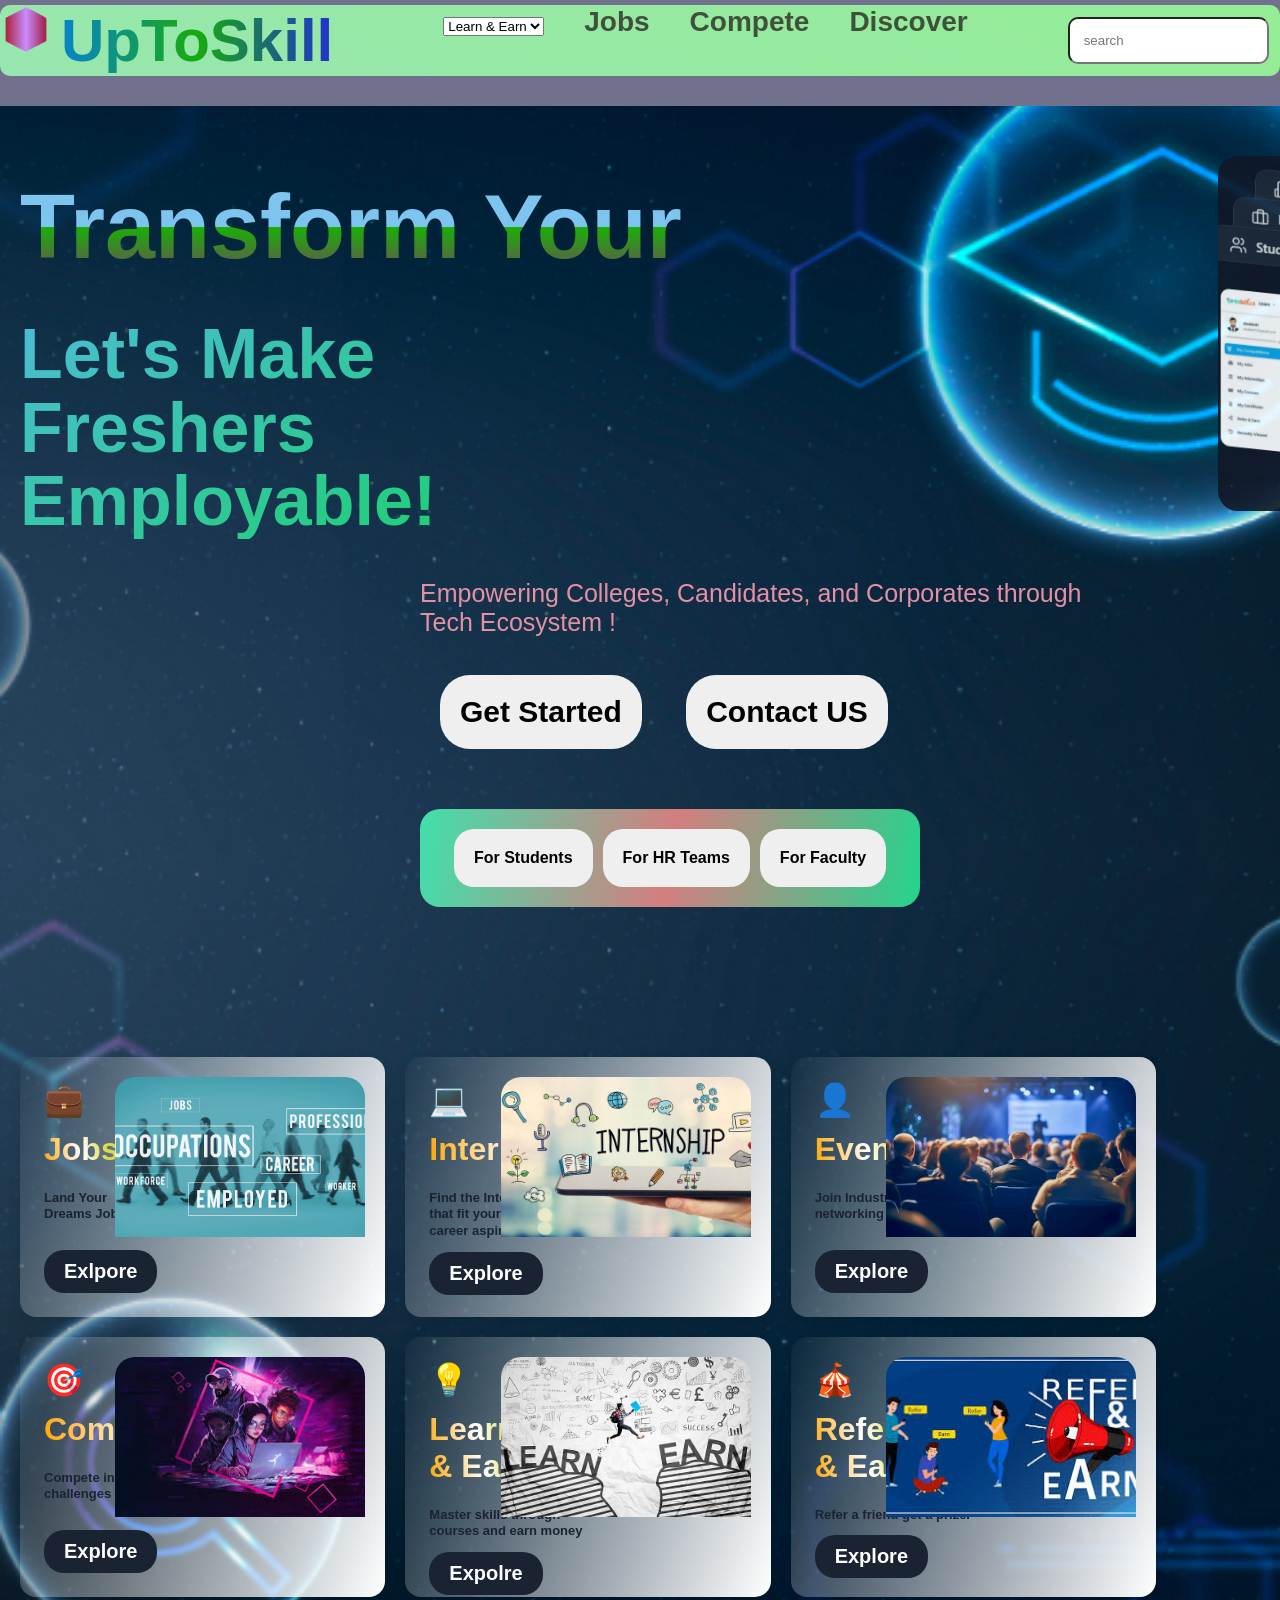
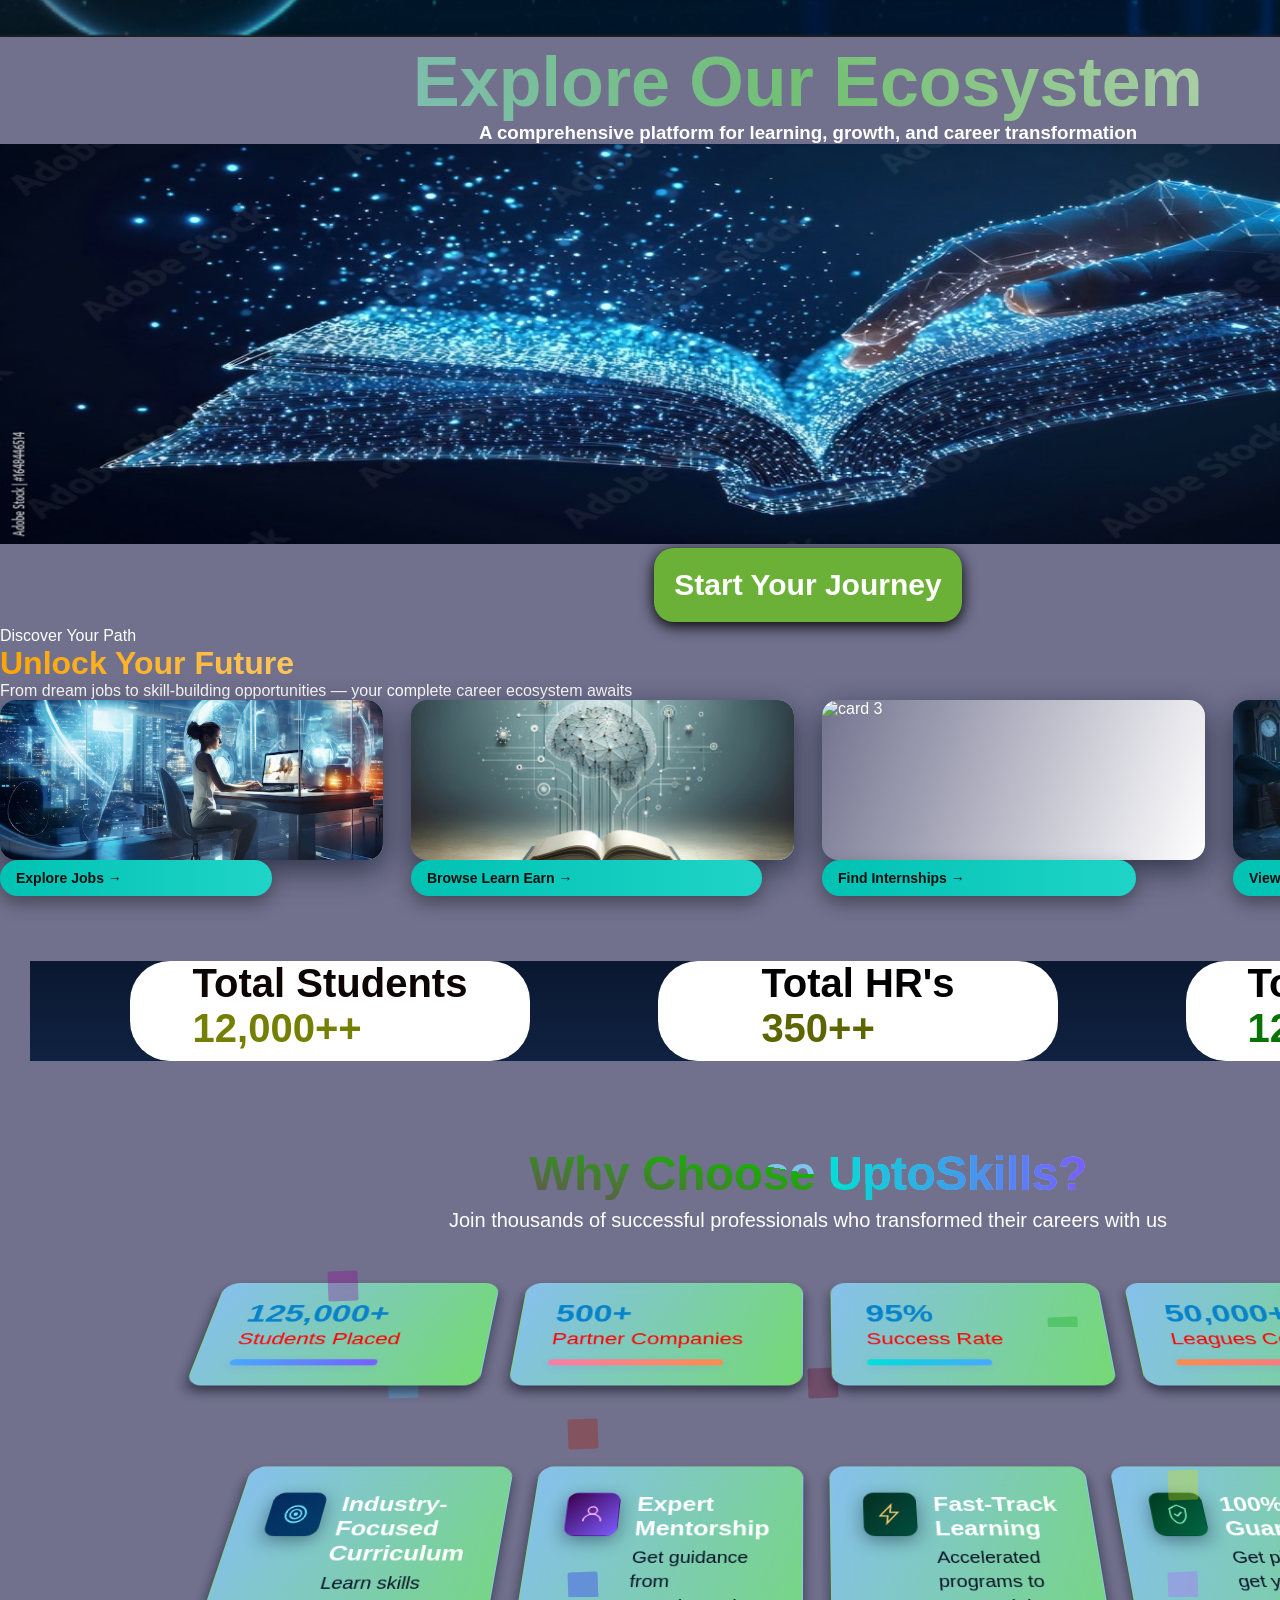
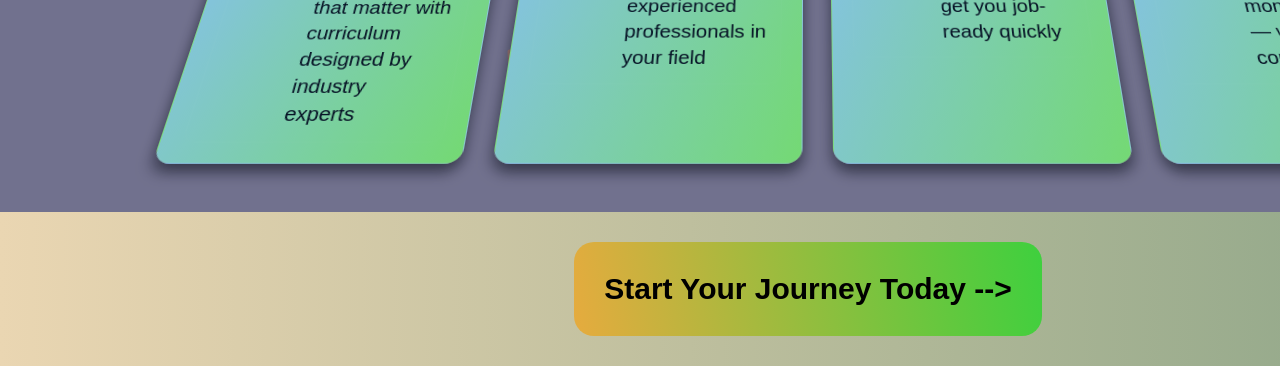
==== index.html @ a2f7f0ab "fin" ====
<!DOCTYPE html>
<html lang="en">
<head>
    <meta charset="UTF-8">
    <meta name="viewport" content="width=device-width, initial-scale=1.0">
    <title>Career Launchpad</title>
    <link rel="stylesheet" href="main.css">
</head>
<body>
  <nav class="navbar">
          <div class="navgrid">
            <div class="logo">
                <div class="logo-icon">📦</div>
                <span class="logo-text">UpToSkill</span>
            </div>
            <div class="logo">
            <ul class="nav-links">
                <li><a href="#" class="active">
                    <select id="cars">
  <option value="volvo">Learn & Earn</option>
  <option value="saab">Saab</option>
  <option value="opel">Opel</option>
  <option value="audi">Audi</option>
</select>
                </a></li>
                <li><a href="#">Jobs</a></li>
                <li><a href="#">Compete</a></li>
                <li><a href="#">Discover</a></li>
            </ul>
            </div>
            <div class="logo">
            <div class="nav-actions">
                <input type="text" class="search" placeholder="search">
                <button class="icon-btn1">🔍</button>
                <button class="icon-btn">🔔</button>
                <button class="btn-primary">Login</button>
            </div>
            </div>
            </div>
        </nav>

    
      <div class="grid">

        <div class="box1">
            <div class="container">
        <!-- Navigation -->
        
        <!-- Main Content -->
        <div class="main-content">
            <!-- Left Section -->
            <div class="hero-section">
                <h1 class="hero-title-c1">Transform Your
                                                       </h1>
                <p class="hero-subtitle">Let's Make
                                            <br>Freshers
                                            <br>Employable!</p>
                <div class="started">
                    <p>Empowering Colleges, Candidates, and Corporates through <br>Tech Ecosystem !</p><br>
                    <div class="btns">
                    <button>Get Started</button>
                    <button>Contact US</button>
                    </div>
                </div>
                <div class="box">
                    <button class="for_student">
                 For Students
                </button>
                <button class="for_hr">
                For HR Teams 
                </button>
                <button class="for_faculty">
                 For Faculty
                </button></div>
                <!-- Job Cards Grid -->
                <div class="job-cards-grid">
                    <!-- Row 1 -->
                    <div class="job-card">
                        <div class="job-icon">💼</div>
                        <div class="job-avatar">
                            <img src="jobs.jpg" alt="Avatar">
                        </div><h1>Jobs</h1>
                        <h3 class="job-title">Land Your <br> Dreams Job</h3>
                        <button class="btn-apply">Exlpore</button>
                    </div>
                    
                    <div class="job-card">
                        <div class="job-icon">💻</div>
                        <div class="job-avatar">
                            <img src="internship.jpg" alt="Avatar">
                        </div>
                        <h1>Internships</h1>
                        <h3 class="job-title">Find the Internships <br>that fit your<br> career aspiration</h3>
                        <button class="btn-apply">Explore</button>
                    </div>
                    
                    <div class="job-card">
                        <div class="job-icon">👤</div>
                        <div class="job-avatar">
                            <img src="events.jpg" alt="Avatar">
                        </div><h1>Events</h1>
                        <h3 class="job-title">Join Industry ,<br> networking sessions</h3>
                        <button class="btn-apply">Explore</button>
                    </div>

                    <!-- Row 2 -->
                    <div class="job-card">
                        <div class="job-icon">🎯</div>
                        <div class="job-avatar">
                            <img src="code cha.jpeg" alt="Avatar">
                        </div><h1 class="compi">Competitions</h1>
                        <h3 class="job-title">Compete in coding <br> challenges</h3>
                        <button class="btn-apply">Explore</button>
                    </div>
                    
                    <div class="job-card">
                        <div class="job-icon">💡</div>
                        <div class="job-avatar">
                            <img src="learn and earn.jpg" alt="Avatar">
                        </div><h1>Learn <br> & Earn</h1>
                        <h3 class="job-title">Master skills through <br>courses and earn money</h3>
                        <button class="btn-apply">Expolre</button>
                    </div>
                    
                    <div class="job-card">
                        <div class="job-icon">🎪</div>
                        <div class="job-avatar">
                            <img src="refer and earn.jpeg" alt="Avatar">
                        </div><h1>Refer <br>& Earn</h1>
                        <h3 class="job-title">Refer a friend get a prize.</h3>
                        <button class="btn-apply">Explore</button>
                    </div>
                </div>
            </div>

            
              

        <!-- Hero Image -->
        <div class="hero-image">
            <img src="landing.png" alt="Professional">
        </div>
    </div>
    </div>
        </div>
      
 
 <div class="box1">
        <div class="container2">
          <h2 class="c2-h2">Explore Our Ecosystem
</h2>
<h3 class="c2-h3" style="color: white;">A comprehensive platform for learning, growth, and career transformation

</h3>
          <img src="explore.jpeg" alt="box" class="c2-img"> 
          <button class="c2-button">Start Your Journey</button> 
        </div>

    </div>


    <div class="box1">
     <div class="hero-inner-container3">
      <span class="pill-c3">Discover Your Path</span>

      <h1 class="hero-title-c3">
        Unlock Your <span class="accent">Future</span>
      </h1>

      <p class="hero-sub-c3">
        From dream jobs to skill-building opportunities — your complete career ecosystem awaits
      </p>

      <div class="cards">
        <div class="card-c3">
          <div class="card-media">
            <img src="job_c5.jpg"alt=" card 1" />
          </div>
          <button class="btn">Explore Jobs →</button>
        </div>

        <div class="card-c3">
          <div class="card-media">
            <img src="learn-c5.jpg" alt="card 2" />
          </div>
          <button class="btn">Browse Learn Earn →</button>
        </div>

        <div class="card-c3">
          <div class="card-media">
            <img src="internship-c5.jpeg" alt="card 3" />
          </div>
          <button class="btn">Find Internships →</button>
        </div>

        <div class="card-c3">
          <div class="card-media">
            <img src="competitions-c5.webp" alt="card 4" />
          </div>
          <button class="btn">View Competitions →</button>
        </div>
      </div>
    </div>
    </div>

    <div class="box1">
       <div class="container5">
        <div class="cards5">
        <div class="card5">
            <div class="totals">
            <h2>Total Students</h2>
            <h2><span style="color: rgb(117, 128, 3);">12,000++</span></h2>
        </div>
    </div> 
        <div class="card5">
            <div class="totalh">
            <h2>Total HR's</h2>
             <h2><span style="color: rgb(93, 101, 1);">350++</span></h2>
        </div>
    </div>

        <div class="card5">
            <div class="totalf">
            <h2>Total Faculties</h2>
            <h2><span style="color: rgb(6, 115, 3);">120++</span></h2>
            </div>
        </div>
       </div>
    </div>
    </div>


    <div class="box1">

        <div class="container6">

            <div class="wrap">
    <header>
      <h1 class="c6">Why Choose <span style="color:transparent;background:linear-gradient(90deg,var(--accent2),var(--accent1)); -webkit-background-clip:text; background-clip:text;">UptoSkills?</span></h1>
      <p style="color: white; font-size:20px;" >Join thousands of successful professionals who transformed their careers with us</p>
    </header>

    <div class="grid6">

     
      <div class="card-3d tilt-a stat-card">
        <div class="card-inner">
          <div class="card-head">
            <div>
              <div class="stat">125,000+</div>
              <div class="stat-sub">Students Placed</div>
              <div class="accent" style="background:linear-gradient(90deg,#4aa8ff,#7c5cff)"></div>
            </div>
          </div>
        </div>
      </div>

      <div class="card-3d tilt-b stat-card">
        <div class="card-inner">
          <div class="card-head">
            <div>
              <div class="stat">500+</div>
              <div class="stat-sub">Partner Companies</div>
              <div class="accent" style="background:linear-gradient(90deg,#ff7ba7,#ff8c4b)"></div>
            </div>
          </div>
        </div>
      </div>

      <div class="card-3d tilt-c stat-card">
        <div class="card-inner">
          <div class="card-head">
            <div>
              <div class="stat">95%</div>
              <div class="stat-sub">Success Rate</div>
              <div class="accent" style="background:linear-gradient(90deg,#00e0d8,#4aa8ff)"></div>
            </div>
          </div>
        </div>
      </div>

      <div class="card-3d tilt-d stat-card">
        <div class="card-inner">
          <div class="card-head">
            <div>
              <div class="stat">50,000+</div>
              <div class="stat-sub">Leagues Completed</div>
              <div class="accent" style="background:linear-gradient(90deg,#ff8c4b,#ff6b9f)"></div>
            </div>
          </div>
        </div>
      </div>

      <div class="card-3d tilt-b">
        <div class="card-inner">
          <div class="feature">
            <div class="icon-wrap" style="background:linear-gradient(135deg,#052a5f,#003e6b);">
             
              <svg viewBox="0 0 24 24" fill="none" aria-hidden="true">
                <circle cx="12" cy="12" r="9" stroke="#6BE1FF" stroke-width="1.6"></circle>
                <circle cx="12" cy="12" r="5" stroke="#6BE1FF" stroke-width="1.6"></circle>
                <circle cx="12" cy="12" r="2" fill="#6BE1FF"></circle>
              </svg>
            </div>
            <div>
              <h3>Industry-Focused Curriculum</h3>
              <p>Learn skills that matter with curriculum designed by industry experts</p>
            </div>
          </div>
        </div>
      </div>

      <div class="card-3d tilt-a">
        <div class="card-inner">
          <div class="feature">
            <div class="icon-wrap" style="background:linear-gradient(135deg,#3b004d,#7c5cff);">
              
              <svg viewBox="0 0 24 24" fill="none" aria-hidden="true">
                <path d="M12 12a4 4 0 1 0 0-8 4 4 0 0 0 0 8z" stroke="#FFB3FF" stroke-width="1.4" fill="none"></path>
                <path d="M4 20a8 8 0 0 1 16 0" stroke="#FFB3FF" stroke-width="1.4" fill="none"></path>
              </svg>
            </div>
            <div>
              <h3>Expert Mentorship</h3>
              <p>Get guidance from experienced professionals in your field</p>
            </div>
          </div>
        </div>
      </div>

     
      <div class="card-3d tilt-c">
        <div class="card-inner">
          <div class="feature">
            <div class="icon-wrap" style="background:linear-gradient(135deg,#053022,#004d3f);">
              
              <svg viewBox="0 0 24 24" fill="none" aria-hidden="true">
                <path d="M13 2L3 14h7l-1 8 10-12h-7l1-8z" stroke="#FFCD70" stroke-width="1.4" fill="none"></path>
              </svg>
            </div>
            <div>
              <h3>Fast-Track Learning</h3>
              <p>Accelerated programs to get you job-ready quickly</p>
            </div>
          </div>
        </div>
      </div>

      <div class="card-3d tilt-d">
        <div class="card-inner">
          <div class="feature">
            <div class="icon-wrap" style="background:linear-gradient(135deg,#003b20,#006644);">
             
              <svg viewBox="0 0 24 24" fill="none" aria-hidden="true">
                <path d="M12 2l7 4v6c0 5-3.6 9.7-7 10-3.4-.3-7-5-7-10V6l7-4z" stroke="#7EF2B9" stroke-width="1.3" fill="none"></path>
                <path d="M9 12l2.25 2L15 10" stroke="#7EF2B9" stroke-width="1.4" fill="none" stroke-linecap="round" stroke-linejoin="round"></path>
              </svg>
            </div>
            <div>
              <h3>100% Job Guarantee</h3>
              <p>Get placed or get your money back — we&apos;re that confident</p>
            </div>
          </div>
        </div>
      </div>
       <div class="background-deco">
    <div class="cube"></div>
    <div class="cube"></div>
    <div class="cube"></div>
    <div class="cube"></div>
    <div class="cube"></div>
    <div class="cube"></div>
    <div class="cube"></div>
    <div class="cube"></div>
    <div class="cube"></div>
    <div class="cube"></div>
    <div class="cube"></div>
  </div>

    </div>
  </div>
        </div>
    </div>
    <div class="box1">
      <div class="container7">
        <button class="start"> Start Your Journey Today --></button>
      </div>
    </div>

</div><!-- grid end -->

</body>
</html>
---- main.css ----
/* styles.css */
* {
    margin: 0;
    padding: 0;
    box-sizing: border-box;
}
:root{
  --bg-1: #071326;
  --bg-2: #0f2230;
  --teal: #13e0c9;
  --btn-bg: linear-gradient(90deg, #00c2b3 0%, #1fd4c7 100%);
  --glass: rgba(255,255,255,0.06);
  --card-shadow: 0 10px 30px rgba(2,12,27,0.6);
  --radius: 14px;
  --max-width: 1100px;
  --gap: 28px;
    --bg-1: #0a1730;
    --bg-2: #102241;
    --card-bg: rgba(255,255,255,0.03);
    --card-border: rgba(255,255,255,0.06);
    --glass: rgba(255,255,255,0.04);
    --accent1: #7c5cff;
    --accent2: #00e0d8;
    --accent3: #ff8c4b;
    --muted: rgba(255,255,255,0.65);
    --white: #fff;
    --radius: 16px;

  
}


body{
    width: 100%;
    margin: 0;
    font-family: 'Arial', sans-serif;
    min-height: 100vh;
    color: white;
    display: block;
    background: rgb(113, 113, 142);
}

.container {
    display: grid;
    
    margin: 0;
    padding: 0px;
    position: relative;
   
}
.grid {
    display:grid;
    grid-template-columns: 1fr;
    gap:5px;

  }
.box1{
    display: grid;
    grid-template-columns: 1fr;
    grid-template-rows: auto;
    gap: 0px;
    margin: 0px;
    width: 100%;
}

/* Navigation */
.navbar {
    display: flex;
    justify-content: space-between;
    align-items: center;
    padding: 17px ;
    margin-bottom: 30px;
    background:linear-gradient(20deg,rgb(157, 219, 219),rgb(148, 237, 148));

    color: black;
    border-radius: 10px;
    margin-top: 5px;
    position:sticky;
    top: 0;
    padding: 1px;
    background-attachment: fixed;
background-size: cover;

    
}
.navgrid{
  display: grid;
  grid-template-columns: repeat(3,1fr);
  gap: 100px;
  right: 0px;
}

.logo {
    display: flex;
    gap: 10px;
    font-size: 24px;
    font-weight: bold;
}

.logo-icon {
    font-size: 40px;
    background: linear-gradient(90deg,#a3080f 0%, #c98cff 50%, #990219 100%);
    background-clip: text;
    -webkit-text-fill-color: transparent;
}

.nav-links {
    display: flex;
    gap: 30px;
    list-style: none;
    font-size: 20px;
    font-weight: 600;
    cursor: pointer;
    
}
.logo-text{
  font-size: 60px;
    background: linear-gradient(90deg,#0883ca 0%, #17ab0f 50%, #2130d0 100%);
    background-clip: text;
    -webkit-text-fill-color: transparent;
    transition: all 2s ease-in;
  
}

.nav-links a {
    color: rgba(28, 16, 16, 0.7);
    text-decoration: none;
    transition: color 0.3s;
    margin-left: 10px;
    font-size: 28px;
}

.nav-links a:hover,
.nav-links a.active {
    color: rgb(25, 3, 3);
}

.nav-actions {
    display: flex;
    gap: 15px;
    align-items: center;
    margin-right: 20px;
    position: relative;
}

.icon-btn1 {
    background: transparent;
    border: none;
    color: white;
    font-size: 35px;
    cursor: pointer;
    padding: 9px;
    
}
.search{
  display: block;
  border-radius: 10px;
  padding: 14px;
}
.search:hover{
  background: red;
  color: white;
}
.icon-btn {
    background: transparent;
    border: none;
    color: white;
    font-size: 25px;
    cursor: pointer;
    padding: 8px;
}

.btn-primary {
    background: white;
    color: #1a2332;
    border: none;
    padding: 20px 34px;
    border-radius: 25px;
    font-weight: 600;
    font-size: 25px;
    cursor: pointer;
    transition: transform 0.2s;

}

.btn-primary:hover {
    transform: scale(1.05);
}

/* Main Content */
.main-content {
    display: grid;
    grid-template-columns: 1fr 400px;
    gap: 40px;
    position: relative;
    background-image:url("background.png");
    background-size: cover;
    
}

/* Hero Section */
/* Replace your old .hero-section (was position: absolute) */
.hero-section {
    position: relative; /* participates in normal flow so parent grows */
    z-index: 0.5;
    margin: 40px 20px;  /* keep some breathing space */
}

/* Keep hero title unchanged; keep subtitle size but no absolute offsets */
.hero-subtitle {
    font-size: 70px;
    margin-bottom: 40px;
    opacity: 0.9;
    background: linear-gradient(150deg,#53cce4 0%, #23e081 50%, #3f0202 100%);
    background-clip: text;
    -webkit-text-fill-color: transparent;
    line-height: 1.05;
    font-weight: 600;
}
.hero-title-c1 {
    font-size: 90px;
    font-weight: 700;
    line-height: 1.8;
    margin-bottom: 10px;
    background: linear-gradient(180deg,#7dc5ee 50%, #19af06 50%, #a90690 100%);
    background-clip: text;
    -webkit-text-fill-color: transparent;
    transition:all .5s ease;

}
/* Replace the .started block (remove absolute positioning) */
.started {
    display: block;
    justify-content: center;
    align-items: center;
    gap: 16px;
    position: relative;
    margin: 40px 0 0 400px;
}


.started p{
    font-size: 25px;
    color: #e490a5;
    
}
.btn{
    display:grid;
    grid-template-columns: 1fr 1fr;
    gap:28px;
    padding: 20px;
    cursor: pointer;

  }
.btns button{
    margin: 20px;
    border-radius: 30px; 
    font-size: 30px; 
    position: relative; 
    cursor: pointer;
    
}
.started button:hover {
    background: rgb(232, 181, 232);
    transform: scale(1.05);
    box-shadow: 0 4px 10px rgb(97, 224, 112);
}
.box {
    background: linear-gradient(100deg,rgb(64, 224, 171),rgb(212, 126, 126),rgb(35, 212, 141));
    border-radius: 20px;
    padding: 20px;
    max-width: 500px;
    justify-content: center;
    align-items: center;
    display: flex;
    gap: 10px;
    margin: 40px 0 0 400px; 
    position: relative;/* push box below hero content naturally */
    transition: all 2s ease;
}
button{
    padding: 20px;
    border-radius: 20px;
    border-style: none;
    font-weight: 600;
    font-size: 16px;
    transition: transform 0.2s;
    cursor: pointer;
}
.for_student:hover {
    background: rgb(227, 229, 221);
    transform: scale(1.05);
    transition: transform 0.3s, box-shadow 0.3s;
}
.for_hr:hover {
    background: rgb(242, 244, 236);
    transform: scale(1.05);
    transition: transform 0.3s, box-shadow 0.3s;
}
.for_faculty:hover {
    background: rgb(216, 218, 210);
    transform: scale(1.05);
    transition: transform 0.3s, box-shadow 0.3s;
}

/* Hero Image */
.hero-image {
    position: relative;   /* no absolute, so it doesn't collapse parent height */
    z-index: 0;
    width: 100%;
    max-width: 600px;
    height: auto;         /* auto so it doesn't force fixed height */
    overflow: hidden;
    margin: 50px 20px 0 2px;
    transform: none;
    left: auto;
    top: auto;
}
.hero-image img {
    width: 100%;
    height: auto;
    object-fit: cover;
    opacity: 0.9;
    border-radius: 20px;
}


/* Job Cards Grid */
.job-cards-grid {
    display: grid;
    grid-template-columns: repeat(3, 1fr);
    gap: 20px;
    margin-top: 150px;
}

.job-card {
    background: linear-gradient(110deg, rgba(255,255,255,0.02), white);
    border-radius: 16px;
    padding: 24px;
    display: flex;
    flex-direction: column;
    align-items: flex-start;
    gap: 12px;
    position: relative;
    opacity: 1.5;
    box-shadow: 0 4px 12px rgba(0, 0, 0, 0.1);
    transition: transform 3s, box-shadow 0.3s;
    height: 260px;
}

.job-card:hover {
    transform: translateY(-5px);
    box-shadow: 0 8px 24px white;
}

.job-icon {
    font-size: 32px;
    opacity: 8;
}

.job-avatar {
    position: absolute;
    top: 20px;
    right: 20px;
    width: 250px;
    height: 200px;
    border-radius: 20px;
    overflow: hidden;
}

.job-avatar img {
    width: 100%;
    height: 80%;
    object-fit: cover;
}
h1{
  background: linear-gradient(80deg,orange 0%,white 50%, #dbdb42 80%);
    background-clip: text;
    -webkit-text-fill-color: transparent;

}

.job-title {
    color: #1a2332;
    font-size: 13px;
    font-weight: 600;
    line-height: 1.3;
    margin-top: 10px;
}

.btn-apply {
    background: #1a2332;
    color: white;
    border: none;
    padding: 10px 20px;
    border-radius: 20px;
    font-size: 20px;
    font-weight: 600;
    cursor: pointer;
    margin-top: auto;
    transition: background 0.3s;
}

.btn-apply:hover {
    background: #2d3e50;
}



.container2 {
  margin-top: 0px;
  text-align: center;
}
.container2 img {
  width: 100%;
  height: 400px;
}
.c2-h2{
  background: linear-gradient(60deg,rgb(137, 186, 238), rgb(114, 192, 114),rgb(229, 221, 222));
  background-clip: text;
  -webkit-text-fill-color: transparent;
  font-size: 70px;
 
  transition: all 0.3s ease;
}
.c2-h2:hover{
  text-shadow: 1px 0px 5px;
}
.c2-h3{
  color: #000;
}
.c2-button{
  background: #6bb138;
  color: white;
  font-size: 30px;
  font-weight: 700;
  box-shadow: 0 4px 15px black;
  transition: all 1s ease-in-out;
}
.c2-button:hover{
  box-shadow: 0 5px 10px rgb(179, 1, 25);
}

.container3{
  width: 100%;
  
  margin: 0 ;
  padding: 64px 24px;
  background: radial-gradient(600px 300px at 10% 10%, rgba(34,146,158,0.12), transparent 8%),
              radial-gradient(400px 220px at 92% 78%, rgba(170,78,202,0.07), transparent 6%),
              linear-gradient(180deg, var(--bg-1), var(--bg-2)); ;
    
}

/* HERO */
.hero {
  padding-top: 20px;
  padding-bottom: 80px;
}

.pill{
  display:inline-block;
  padding:6px 14px;
  border-radius:999px;
  background: rgba(19,224,201,0.12);
  color: var(--teal);
  font-weight:600;
  font-size:13px;
  margin-bottom:18px;
  letter-spacing: .2px;
}

/* Title */
.hero-title{
  font-size:48px;
  line-height:1.02;
  margin: 6px 0 14px;
  font-weight:800;
  color: #dff9f5;
}

.hero-title .accent{
  background: linear-gradient(90deg,#92d7ff 0%, #c98cff 50%, #9df5d8 100%);
  background-clip: text;
  -webkit-text-fill-color: transparent;
  display: inline-block;
}

/* sub text */
.hero-sub{
  max-width:780px;
  color: rgba(233,246,246,0.85);
  font-size:15px;
  margin-bottom:34px;
}

/* Cards row */
.cards{
  display: grid;
  grid-template-columns: repeat(4, 1fr);
  gap: var(--gap);
  align-items: center;
}

/* single card */
.card{
  display:flex;
  flex-direction:column;
  align-items: flex-start;
  gap:14px;
}

/* image style */
.card-media{
  width:100%;
  border-radius: var(--radius);
  overflow:hidden;
  box-shadow: var(--card-shadow);
  background: linear-gradient(110deg, rgba(255,255,255,0.02), white);
  transition: transform .28s ease, box-shadow .28s ease;
}
.card-media img{
  display:block;
  width:100%;
  height:160px;
  object-fit:cover;
  display:block;
}

/* hover effect */
.card:hover .card-media{
  transform: translateY(-8px) scale(1.02);
  box-shadow: 0 18px 40px rgba(189, 191, 193, 0.7);
}

/* CTA buttons under each card */
.btn{
  background: var(--btn-bg);
  color: #070f11;
  padding:10px 16px;
  border-radius: 999px;
  font-weight:700;
  font-size: 30px;
  border: none;
  cursor: pointer;
  box-shadow: 0 8px 18px rgba(0,0,0,0.35);
  transition: transform .15s ease, box-shadow .15s ease;
  font-size:14px;
}
.btn:hover{ transform: translateY(-4px); box-shadow: 0 18px 40px rgba(59, 40, 203, 0.45); }



.container5{
    margin: 30px;
}
.cards5{
  display: grid;
  grid-template-columns: repeat(3, 1fr);
  gap: var(--gap);
  margin-top: 30px;
  align-items: center;
  background :radial-gradient(600px 300px at 10% 10%,rgba(34,146,158,0.12), transparent 8%),
              radial-gradient(400px 220px at 92% 78%, rgba(170,78,202,0.07), transparent 6%),
              linear-gradient(180deg, var(--bg-1), var(--bg-2)); ;
}

/* single card */
.card5{
  display:flex;
  flex-direction:column;
  align-items: center;
  gap:10px;
  border-radius: 40px;
  height: 100px;
  width: 400px;
 box-sizing:content-box;
 color: #012026;
 margin-left: 100px;
 background:white;
 transition: all 0.3s ease-in; 

}
.totals h2{
  font-size: 40px;
  color: rgb(13, 4, 4);
}
.totalh h2{
  font-size: 40px;
  color:black;
}
.totalf h2{
  font-size: 40px;
  color: black;
}
.card5:hover{ transform: translateY(-4px); box-shadow: 0 18px 40px rgba(242, 241, 245, 0.45); }


.container6{
    display: flex;
    justify-content: center;
    align-items: center;
    margin-top: 20px;
    
}
.wrap{
    width: min(1200px, 100%);
    margin-top: 30px;
  }

  header{
    text-align:center;
    margin-bottom:34px;
  }
  header h1{
    font-size:48px;
    margin:0;
    letter-spacing:-0.01em;
    background: linear-gradient(120deg,pink orange);
    -webkit-background-clip:text;
    background-clip:text;
  }
  .c6{
     background: linear-gradient(190deg,#7dc5ee 50%, #19af06 50%, #a90690 100%);
    background-clip: text;
    -webkit-text-fill-color: transparent;

  }
  header p{
    margin:8px 0 0;
    color:black;
    font-size:20px;
  }
  .grid6 {
    display:grid;
    grid-template-columns: repeat(4, 1fr);
    gap:28px;
    perspective: 1200px; /* increase to make tilt appear deeper */
    transform-style: preserve-3d;
    margin-top:28px;
    
  }
  .card-3d {
    position:relative;
    background: linear-gradient(110deg, rgb(134, 192, 237),rgb(116, 217, 116));
    border-radius: var(--radius);
    border: 1px solid var(--card-border);
    padding:20px;
    min-height:120px;
    overflow:visible;
    /* This keeps children in 3d space */
    transform-style: preserve-3d;
    transition: transform 400ms cubic-bezier(.2,.9,.2,1), box-shadow 400ms;
    will-change: transform;
    box-shadow: 0 8px 14px rgba(3,8,18,0.55);
  }

  .card-3d.tilt-a { transform: rotateX(35deg) rotateY(0deg) translateZ(5px); }
  .card-3d.tilt-b { transform: rotateX(35deg) rotateY(0deg) translateZ(5px); }
  .card-3d.tilt-c { transform: rotateX(35deg) rotateY(0deg) translateZ(5px); }
  .card-3d.tilt-d { transform: rotateX(35deg) rotateY(0deg) translateZ(5px); }
  
  .card-3d:hover{
    transform: translateY(-14px) rotateX(3deg) rotateY(0deg) translateZ(40px);
    box-shadow: 0 28px 60px rgba(2,10,30,0.65);
  }
  .card-3d::before{
    content:"";
    position:absolute;
    inset:0;
    border-radius:inherit;
    pointer-events:none;
    background: linear-gradient(180deg, rgba(255,255,255,0.01), transparent 40%);
    mix-blend-mode: overlay;
    transform: translateZ(-12px) scale(0.995);
  }
  .card-3d .accent {
    height:8px;
    border-radius:8px;
    width:90%;
    margin-top:14px;
    background: linear-gradient(90deg, var(--accent2), var(--accent1));
    box-shadow: 0 3px 10px rgba(124,92,255,0.12), 0 2px 8px rgba(0,224,216,0.06) inset;
  }
  .card-head {
    display:flex;
    align-items:center;
    gap:14px;
  }
  .stat {
    font-size:34px;
    font-weight:700;
    line-height:1;
    color: #0883ca;
  }
  .stat-sub {
    color:red;
    font-size:22px;
    margin-top:6px;
  }
  .feature {
    display:flex;
    gap:18px;
    align-items:flex-start;
  }
  .icon-wrap{
    min-width:56px;
    min-height:56px;
    border-radius:12px;
    display:flex;
    align-items:center;
    justify-content:center;
    background: linear-gradient(135deg, rgba(255,255,255,0.02), rgba(255,255,255,0.01));
    border: 1px solid rgba(255,255,255,0.03);
    box-shadow: 0 6px 20px rgba(2,10,30,0.4);
    transform: translateZ(4px); 
  }
  .icon-wrap svg{width:28px;height:28px; display:block}

  .feature h3{
    margin:0;
    font-size:26px;
    font-weight:700;
  }
  .feature p{
    margin:6px 0 0;
    color:#071326;
    font-size:20px;
    line-height:1.45;
  }
  .card-inner {
    border-radius: 12px;
    padding:13px;
    border: 1px solid rgba(255,255,255,0.02);
    transform: translateZ(28px); 
  }

  
  .stat-card { display:flex; flex-direction:column; justify-content:center; height:140px; }
  .background-deco {
  position: absolute;
  top: 0;
  left: 0;
  width: 100%;
  height: 100%;
  overflow: hidden;
  z-index: 2;
}

.cube {
  position: absolute;
  width: 30px;
  height: 30px;
  background: rgba(236, 13, 13, 0.15);
  transform: rotate(88deg);
  animation: floatCube 10s infinite ease-in-out;
  border-radius: 2px;
}

.cube:nth-child(1) {
  top: 20%;
  left: 15%;
  animation-delay: 0s;
  background: #4dc6ff55;
}

.cube:nth-child(2) {
  top: 60%;
  left: 80%;
  animation-delay: 2s;
  background: #b45eff55;
}

.cube:nth-child(3) {
  top: 75%;
  left: 25%;
  animation-delay: 4s;
  background: #ff8c4255;
}

.cube:nth-child(4) {
  top: 40%;
  left: 160%;
  animation-delay: 6s;
  background: #01110d55;
}

.cube:nth-child(5) {
  top: 10%;
  left: 70%;
  animation-delay: 8s;
  background: #0daa2555;
}
.cube:nth-child(6) {
  top: 70%;
  left: 20%;
  animation-delay: 0s;
  background: #040e0455;
}
.cube:nth-child(7) {
  top: 60%;
  left: 30%;
  animation-delay: 8s;
  background: #2a23f055;
}
.cube:nth-child(8) {
  top: 1%;
  left: 10%;
  animation-delay: 0s;
  background: #90079555;
}
.cube:nth-child(9) {
  top: 40%;
  left: 80%;
  animation-delay: 8s;
  background: #d7e20c55;
}
.cube:nth-child(10) {
  top: 30%;
  left: 30%;
  animation-delay: 0s;
  background: #a8190355;
}
.cube:nth-child(11) {
  top: 20%;
  left: 50%;
  animation-delay: 4s;
  background: #6c072455;
}

@keyframes floatCube {
  0% {
    transform: rotate(45deg) translateY(0);
    opacity: 1;
  }
  50% {
    transform: rotate(225deg) translateY(-40px);
    opacity: 2;
  }
  100% {
    transform: rotate(405deg) translateY(0);
    opacity: 3;
  }
}


.uptoskills-section::before,
.uptoskills-section::after {
  content: '';
  position: absolute;
  width: 400px;
  height: 400px;
  background: radial-gradient(circle, rgba(233, 228, 230, 0.3), transparent 80%);
  filter: blur(150px);
  z-index: 0;
}

.uptoskills-section::before {
  top: -150px;
  left: -200px;
}

.uptoskills-section::after {
  bottom: -100px;
  right: -200px;
}

.container7{
  background:linear-gradient(90deg,rgb(234, 214, 178),rgb(131, 160, 131));
  display: flex;
  justify-content: center;
  align-items: center;
  align-content: center;
  margin-top: 30px;
}
.start{
font-size: 30px;
background: linear-gradient(80deg,rgb(230, 171, 62),rgb(62, 208, 62));
padding: 30px;
margin: 30px;
}
/* RESPONSIVE BREAKPOINTS */
@media (max-width: 1100px){
  .hero{ grid-template-columns: 1fr 360px }
  .card-grid{ grid-template-columns: repeat(2, 1fr) }
  .grid6{ grid-template-columns: repeat(2, 1fr) }
}

@media (max-width: 820px){
  .navbar{ gap:8px; padding:12px }
   
  .hero{ grid-template-columns: 1fr; padding:8px 0 }
  .hero-image{ display: none;}
  .card-grid{ grid-template-columns: 1fr; }
  .container3{ padding:24px 8px }
  .site-wrap{ padding:12px }
}
@media (max-width: 820px),
       (max-width: 415px) {
  .navbar {
    background: linear-gradient(20deg, rgb(157, 219, 219), rgb(148, 237, 148));
  }
}


/* ===========================
   MOBILE-SPECIFIC TWEAKS
   max-width: 450px (requested)
   =========================== */
/* =====================================================
   FULL MOBILE RESPONSIVE UPGRADE  (max-width: 450px)
   ===================================================== */
@media (max-width: 450px) {

  body {
    width: 100%;
    overflow-x: hidden;
  }
  .navgrid{
    gap: 1px;
  }

  /* NAVBAR */
  .navbar {
    flex-direction: column;
    justify-content: center;
    align-items: center;
    gap: 6px;
    padding: 8px 12px;
    border-radius: 0;
    z-index: 1000;
  }

  .logo-text {
    font-size: 32px;
  }
  .logo-icon {
    font-size: 28px;
  }
  .nav-links {
    display: none;
  }
  .nav-actions {
    gap: 2px;
  }
  .search{
    display: none;
  }
  .btn-primary{
    padding: 5px;
  }

  /* HERO SECTION */
  .main-content {
    grid-template-columns: 1fr;
    padding: 0 10px;
  }

  .hero-section {
    margin: 20px 0;
    text-align: center;
  }

  .hero-title-c1 {
    font-size: 46px;
    line-height: 1.2;
  }

  .hero-subtitle {
    font-size: 32px;
    line-height: 1.2;
  }

  .started {
    margin: 20px auto;
    text-align: center;
  }

  .started p {
    font-size: 18px;
  }

  .btn {
    display: flex;
    flex-direction: column;
    gap: 10px;
    padding: 0;
  }

  .btns button {
    width: 100%;
    font-size: 20px;
    margin: 10px 0;
  }

  .box {
    margin: 20px auto;
    width: 50%;
    flex-direction: column;
    text-align: center;
  }

  /* HERO IMAGE */
  .hero-image {
    display: none;
  }

  /* JOB CARDS */
  .job-cards-grid {
    grid-template-columns: 1fr;
    gap: 20px;
    margin-top: 10px;
  }
  .job-card {
    height: auto;
    padding: 20px;
  }
  .job-avatar {
    position: relative;
    width: 100%;
    height: auto;
  }
  .job-avatar img {
    height: auto;
  }
  .btn-apply{
    padding: 10px 40px;
  }

  /* CONTAINER 2 */
  .container2 img {
    height: 200px;
  }
  .c2-h2 {
    font-size: 46px;
  }
  .c2-button {
    font-size: 20px;
    padding: 12px 20px;
  }

  /* CONTAINER 3 */
  .container3 {
    padding: 30px 10px;
  }
  .cards {
    grid-template-columns: 1fr;
    gap: 24px;
  }
  .card {
    width: 100%;
    height: auto;
  }

  /* STATS GRID (container6) */
  .grid6 {
    grid-template-columns: 1fr;
    gap: 20px;
  }

  .card-3d {
    transform: none !important;
    min-height: 100px;
  }

  /* CONTAINER 5 FOOTER */
  .cards5 {
    grid-template-columns: 1fr;
    gap: 20px;
    margin: 0;
  }
  .card5 {
    width: 100%;
    margin: 0 auto;
    text-align: center;
    height: auto;
  }

  /* CONTAINER 7 (footer/start) */
  .container7 {
    flex-direction: column;
    text-align: center;
    padding: 20px;
  }
  .start {
    font-size: 22px;
    margin: 10px 0;
  }

  /* TEXT SIZING + ACCESSIBILITY */
  h1, h2, h3 {
    font-size: 1.6rem;
    line-height: 1.2;
  }
  p {
    font-size: 1rem;
  }
  button {
    font-size: 16px;
    padding: 10px 16px;
  }

  /* Reduce heavy shadows for smoother scrolling on phones */
  .card, .card-3d, .job-card {
    box-shadow: 0 6px 12px rgba(0,0,0,0.3);
  }
}
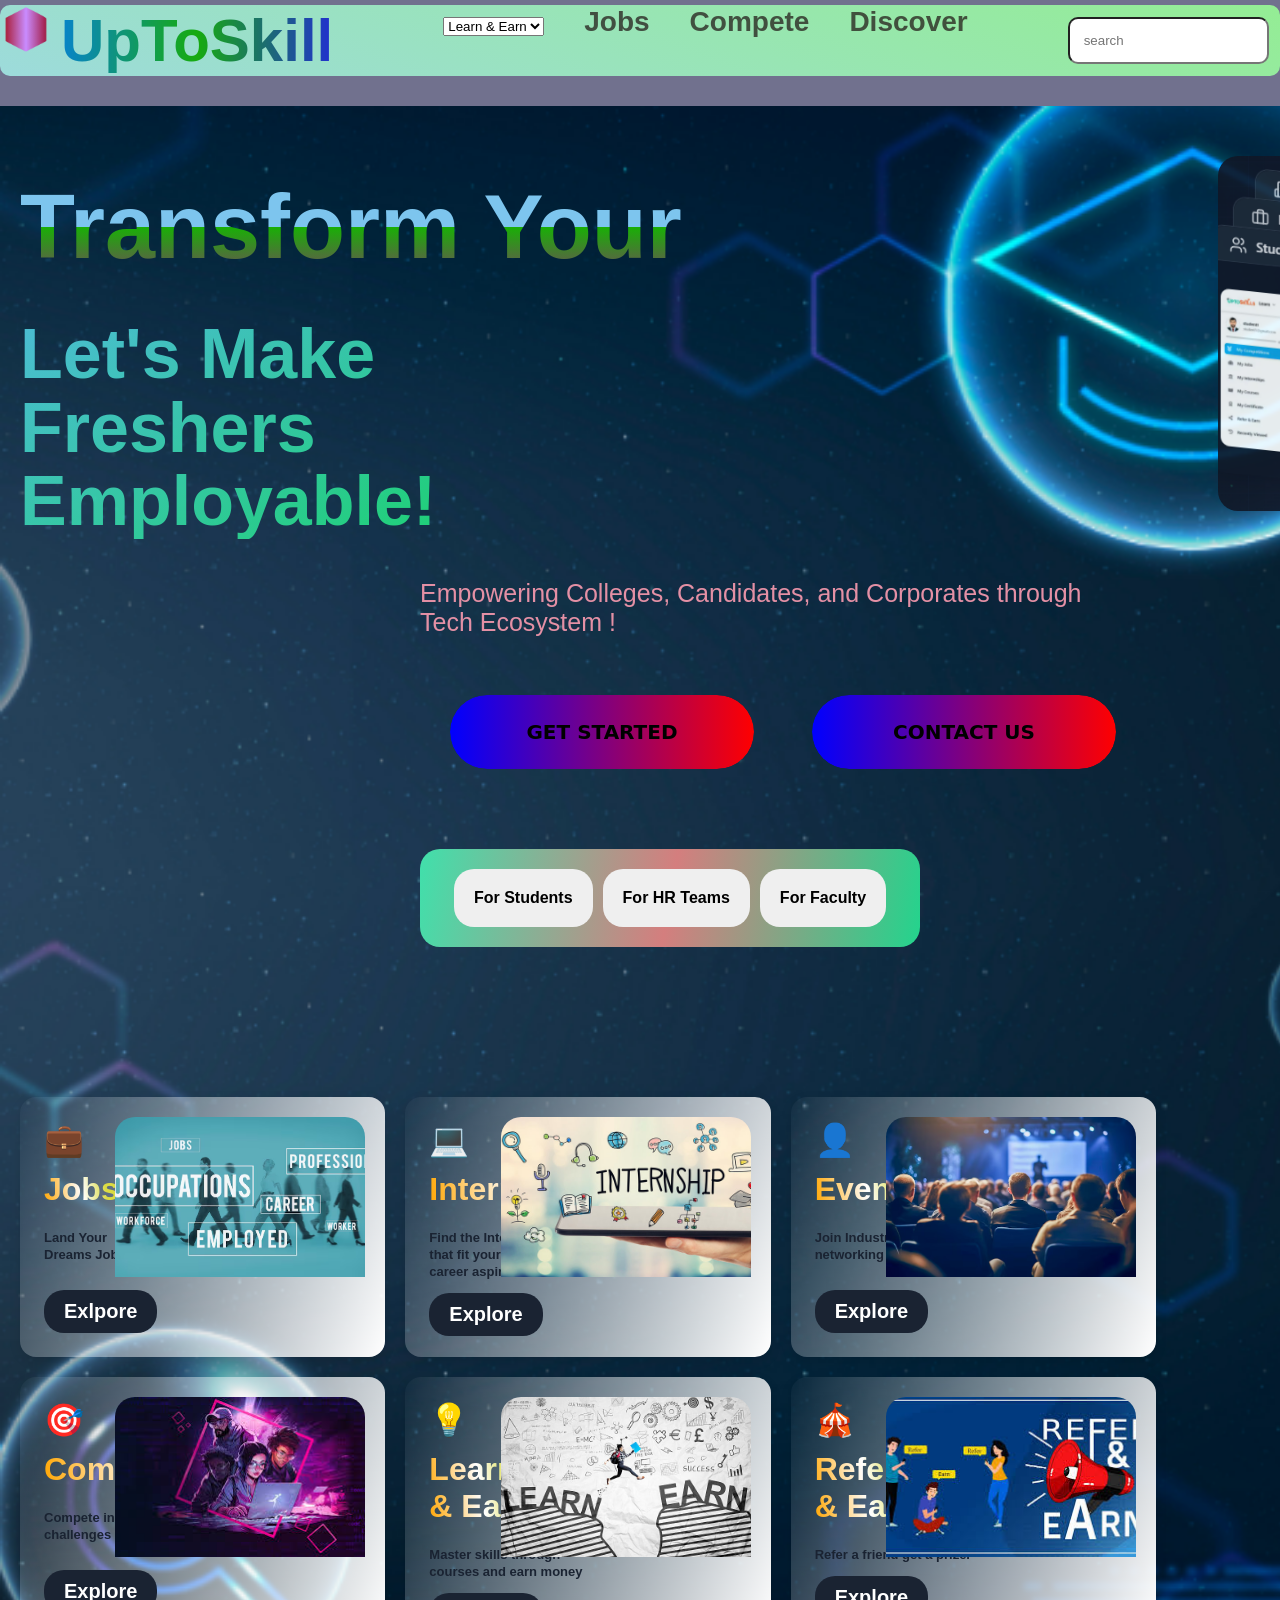
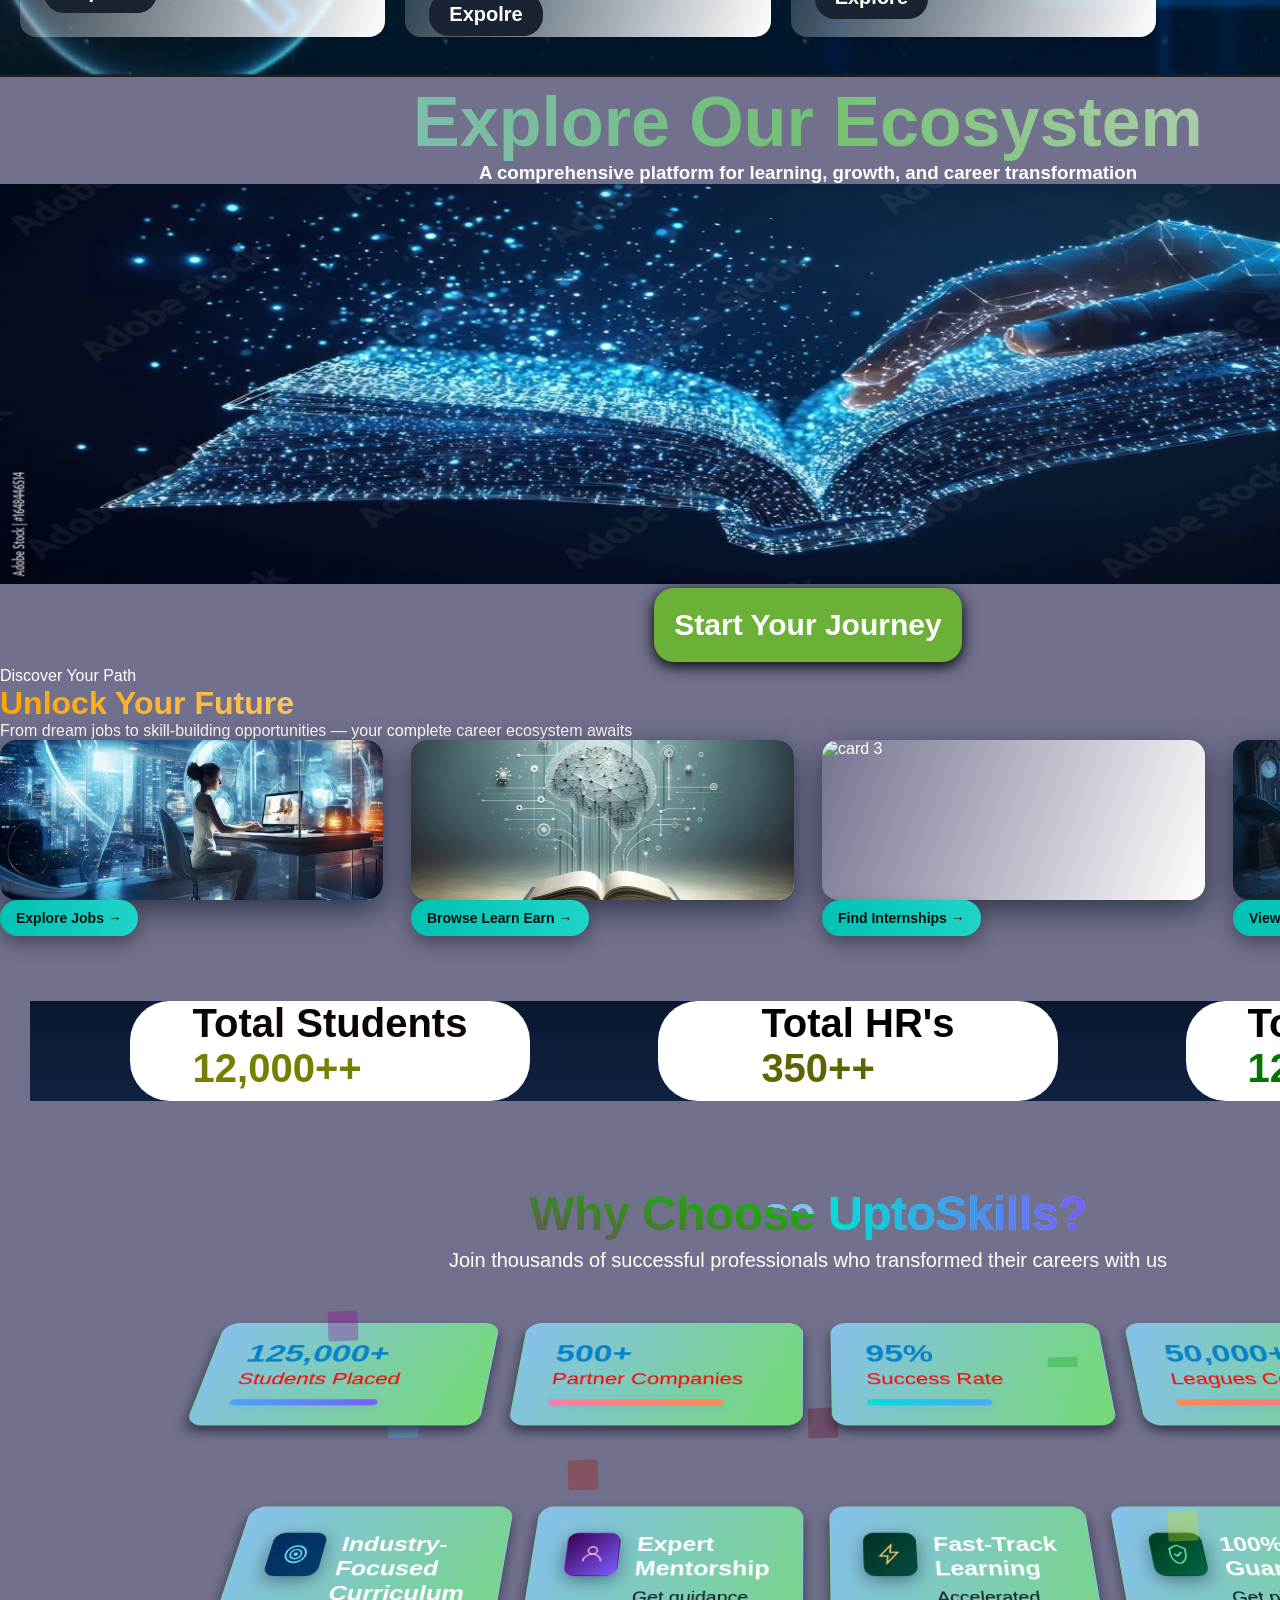
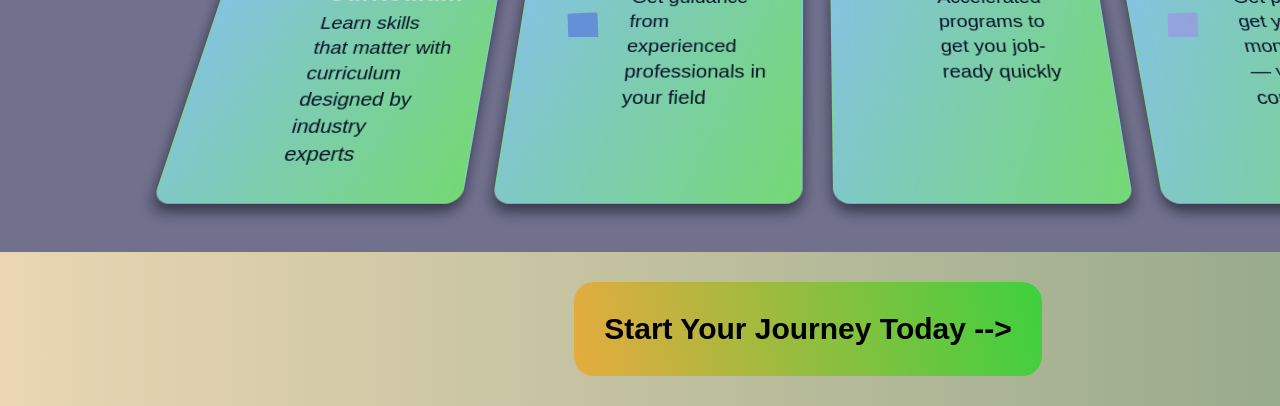
==== commit 32979677: "kk" ====
--- a/index.html
+++ b/index.html
@@ -57,9 +57,9 @@
                                             <br>Employable!</p>
                 <div class="started">
                     <p>Empowering Colleges, Candidates, and Corporates through <br>Tech Ecosystem !</p><br>
-                    <div class="btns">
-                    <button>Get Started</button>
-                    <button>Contact US</button>
+                    <div class="btns-c1">
+                    <button class="btn-55">Get Started</button>
+                    <button class="btn-55">Contact US</button>
                     </div>
                 </div>
                 <div class="box">
--- a/main.css
+++ b/main.css
@@ -78,10 +78,6 @@
     position:sticky;
     top: 0;
     padding: 1px;
-    background-attachment: fixed;
-background-size: cover;
-
-    
 }
 .navgrid{
   display: grid;
@@ -244,7 +240,7 @@
     color: #e490a5;
     
 }
-.btn{
+.btns-c1{
     display:grid;
     grid-template-columns: 1fr 1fr;
     gap:28px;
@@ -252,18 +248,68 @@
     cursor: pointer;
 
   }
-.btns button{
-    margin: 20px;
-    border-radius: 30px; 
-    font-size: 30px; 
-    position: relative; 
-    cursor: pointer;
-    
-}
-.started button:hover {
-    background: rgb(232, 181, 232);
-    transform: scale(1.05);
-    box-shadow: 0 4px 10px rgb(97, 224, 112);
+/* From Uiverse.io by doniaskima */ 
+.btn-55,
+.btn-55 *,
+.btn-55 :after,
+.btn-55 :before,
+.btn-55:after,
+.btn-55:before {
+  border: 1 solid;
+  box-sizing: border-box;
+}
+
+.btn-55 {
+  -webkit-tap-highlight-color: transparent;
+  appearance: button;
+  background-color: #000;
+  background-image: none;
+  color: #fff;
+  cursor: pointer;
+  font-family: ui-sans-serif, system-ui, -apple-system, BlinkMacSystemFont,
+    Segoe UI, Roboto, Helvetica Neue, Arial, Noto Sans, sans-serif,
+    Apple Color Emoji, Segoe UI Emoji, Segoe UI Symbol, Noto Color Emoji;
+  font-size: 100%;
+  line-height: 1.5;
+  margin: 20px;
+  margin-left: 10px;
+  mask-image: -webkit-radial-gradient(#000, #fff);
+  padding: 0;
+}
+
+.btn-55:disabled {
+  cursor: default;
+}
+
+.btn-55:-moz-focusring {
+  outline: auto;
+}
+
+.btn-55 svg {
+  display: none;
+  
+}
+
+.btn-55 [hidden] {
+  display: none;
+}
+
+.btn-55 {
+  background: linear-gradient(90deg, blue, red);
+  border-radius: 999px;
+  box-sizing: border-box;
+  font-size: 20px;
+  color: #000;
+  display: block;
+  font-weight: 800;
+  overflow: hidden;
+  padding: 1.4rem 1rem;
+  position: relative;
+  text-transform: uppercase;
+}
+
+.btn-55:hover{
+  box-shadow: 0 3px 10px blue;
 }
 .box {
     background: linear-gradient(100deg,rgb(64, 224, 171),rgb(212, 126, 126),rgb(35, 212, 141));
@@ -895,21 +941,11 @@
   .container3{ padding:24px 8px }
   .site-wrap{ padding:12px }
 }
-@media (max-width: 820px),
-       (max-width: 415px) {
-  .navbar {
-    background: linear-gradient(20deg, rgb(157, 219, 219), rgb(148, 237, 148));
-  }
-}
-
-
-/* ===========================
-   MOBILE-SPECIFIC TWEAKS
-   max-width: 450px (requested)
-   =========================== */
-/* =====================================================
+
+
+/*
    FULL MOBILE RESPONSIVE UPGRADE  (max-width: 450px)
-   ===================================================== */
+  */
 @media (max-width: 450px) {
 
   body {
@@ -926,13 +962,13 @@
     justify-content: center;
     align-items: center;
     gap: 6px;
-    padding: 8px 12px;
-    border-radius: 0;
-    z-index: 1000;
+    padding: 8px 8px 3px;
+    border-radius: 5pxs;
+    z-index: 10000;
   }
 
   .logo-text {
-    font-size: 32px;
+    font-size: 28px;
   }
   .logo-icon {
     font-size: 28px;
@@ -942,6 +978,12 @@
   }
   .nav-actions {
     gap: 2px;
+  }
+  .icon-btn{
+    font-size: 20px;
+  }
+  .icon-btn1{
+    font-size: 20px;
   }
   .search{
     display: none;
@@ -1021,12 +1063,15 @@
     height: auto;
   }
   .job-avatar img {
+    display: none;
     height: auto;
   }
   .btn-apply{
     padding: 10px 40px;
   }
-
+  .job-card h1{
+    font-size: 35px;
+  }
   /* CONTAINER 2 */
   .container2 img {
     height: 200px;
@@ -1042,6 +1087,7 @@
   /* CONTAINER 3 */
   .container3 {
     padding: 30px 10px;
+    
   }
   .cards {
     grid-template-columns: 1fr;
@@ -1051,7 +1097,21 @@
     width: 100%;
     height: auto;
   }
-
+  .btn{
+    font-size: 25px;
+  }
+  .hero-title-c3{
+    justify-self: center;
+    font-size: 40px;
+  }
+  .pill-c3{
+    margin-left: 150px;
+  }
+    
+  .card5{
+    background: #ace4e1;
+    margin-top: 0px;
+  }
   /* STATS GRID (container6) */
   .grid6 {
     grid-template-columns: 1fr;
@@ -1061,6 +1121,15 @@
   .card-3d {
     transform: none !important;
     min-height: 100px;
+  }
+  .hero-sub-c3{
+    margin-bottom: 30px;
+  }
+ .pill-c3{
+    margin-top: 30px;
+  }
+  .hero-title-c3{
+    margin: 20px;
   }
 
   /* CONTAINER 5 FOOTER */
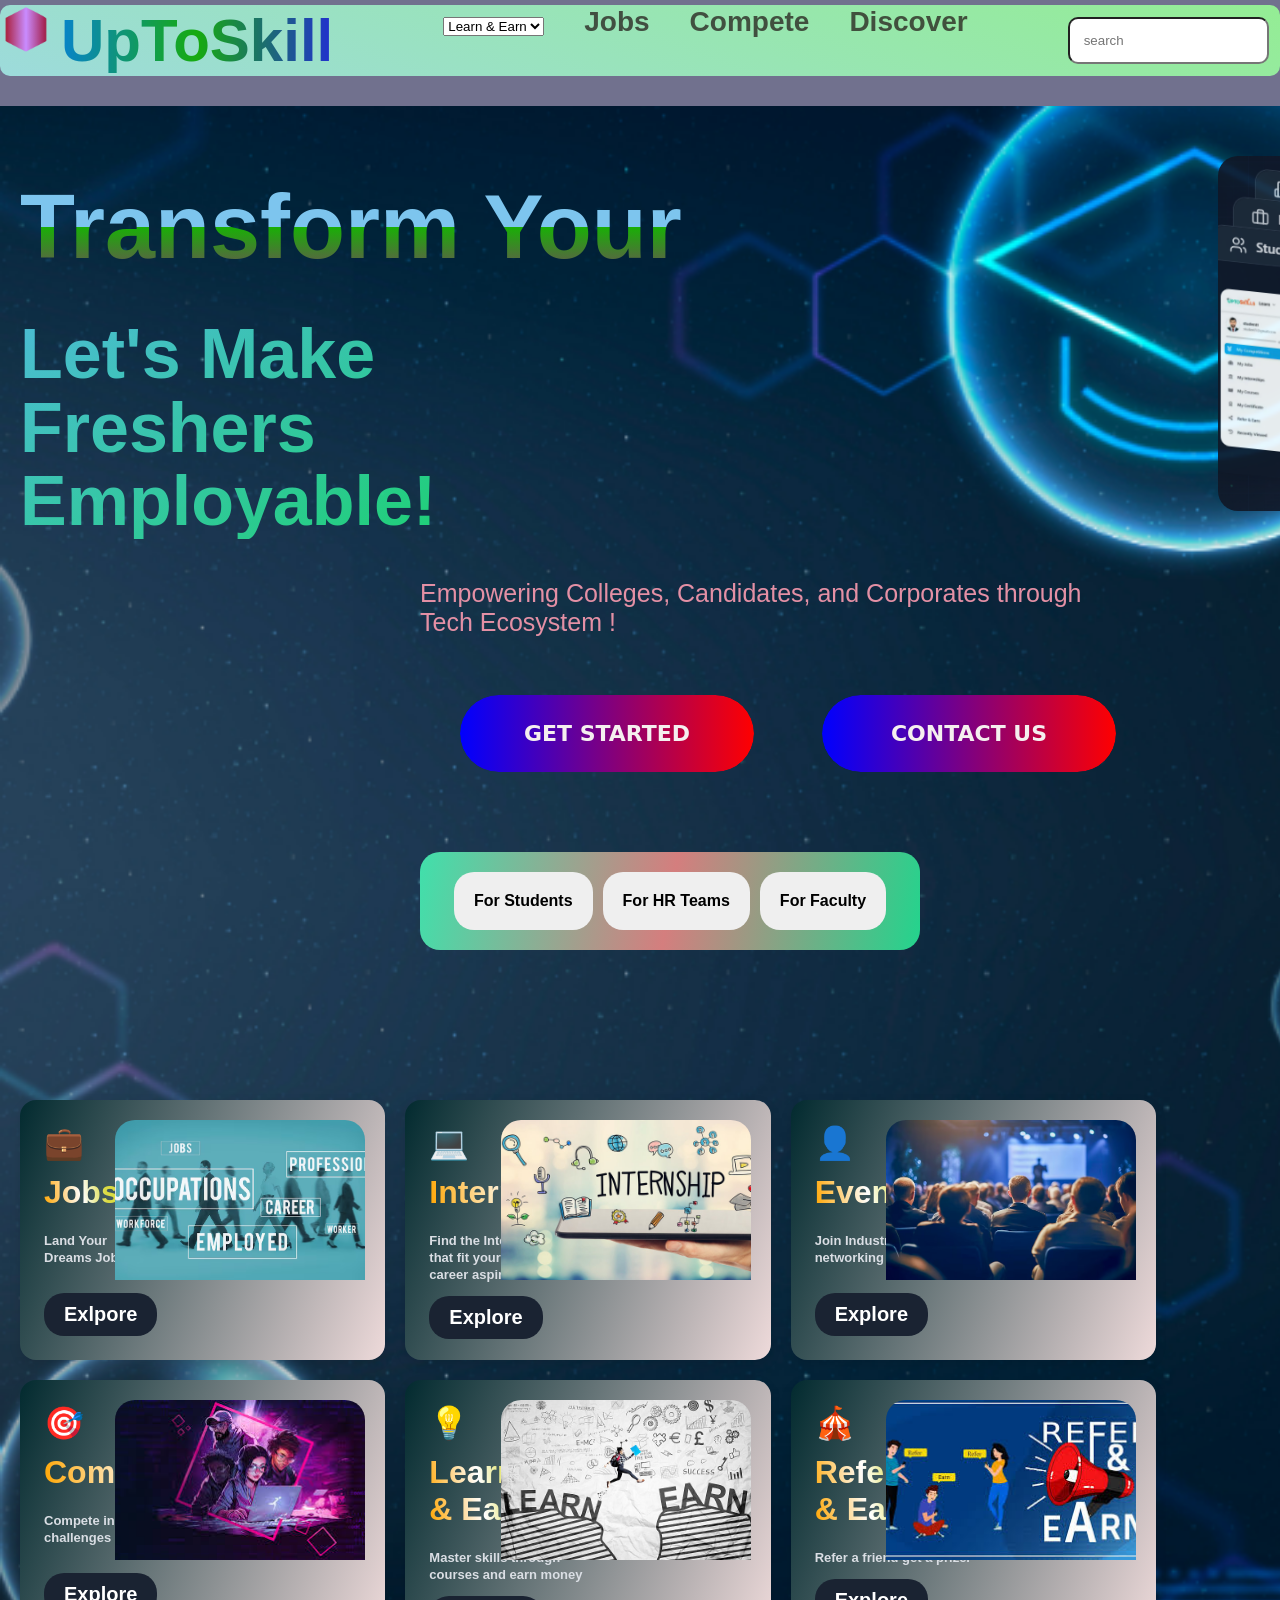
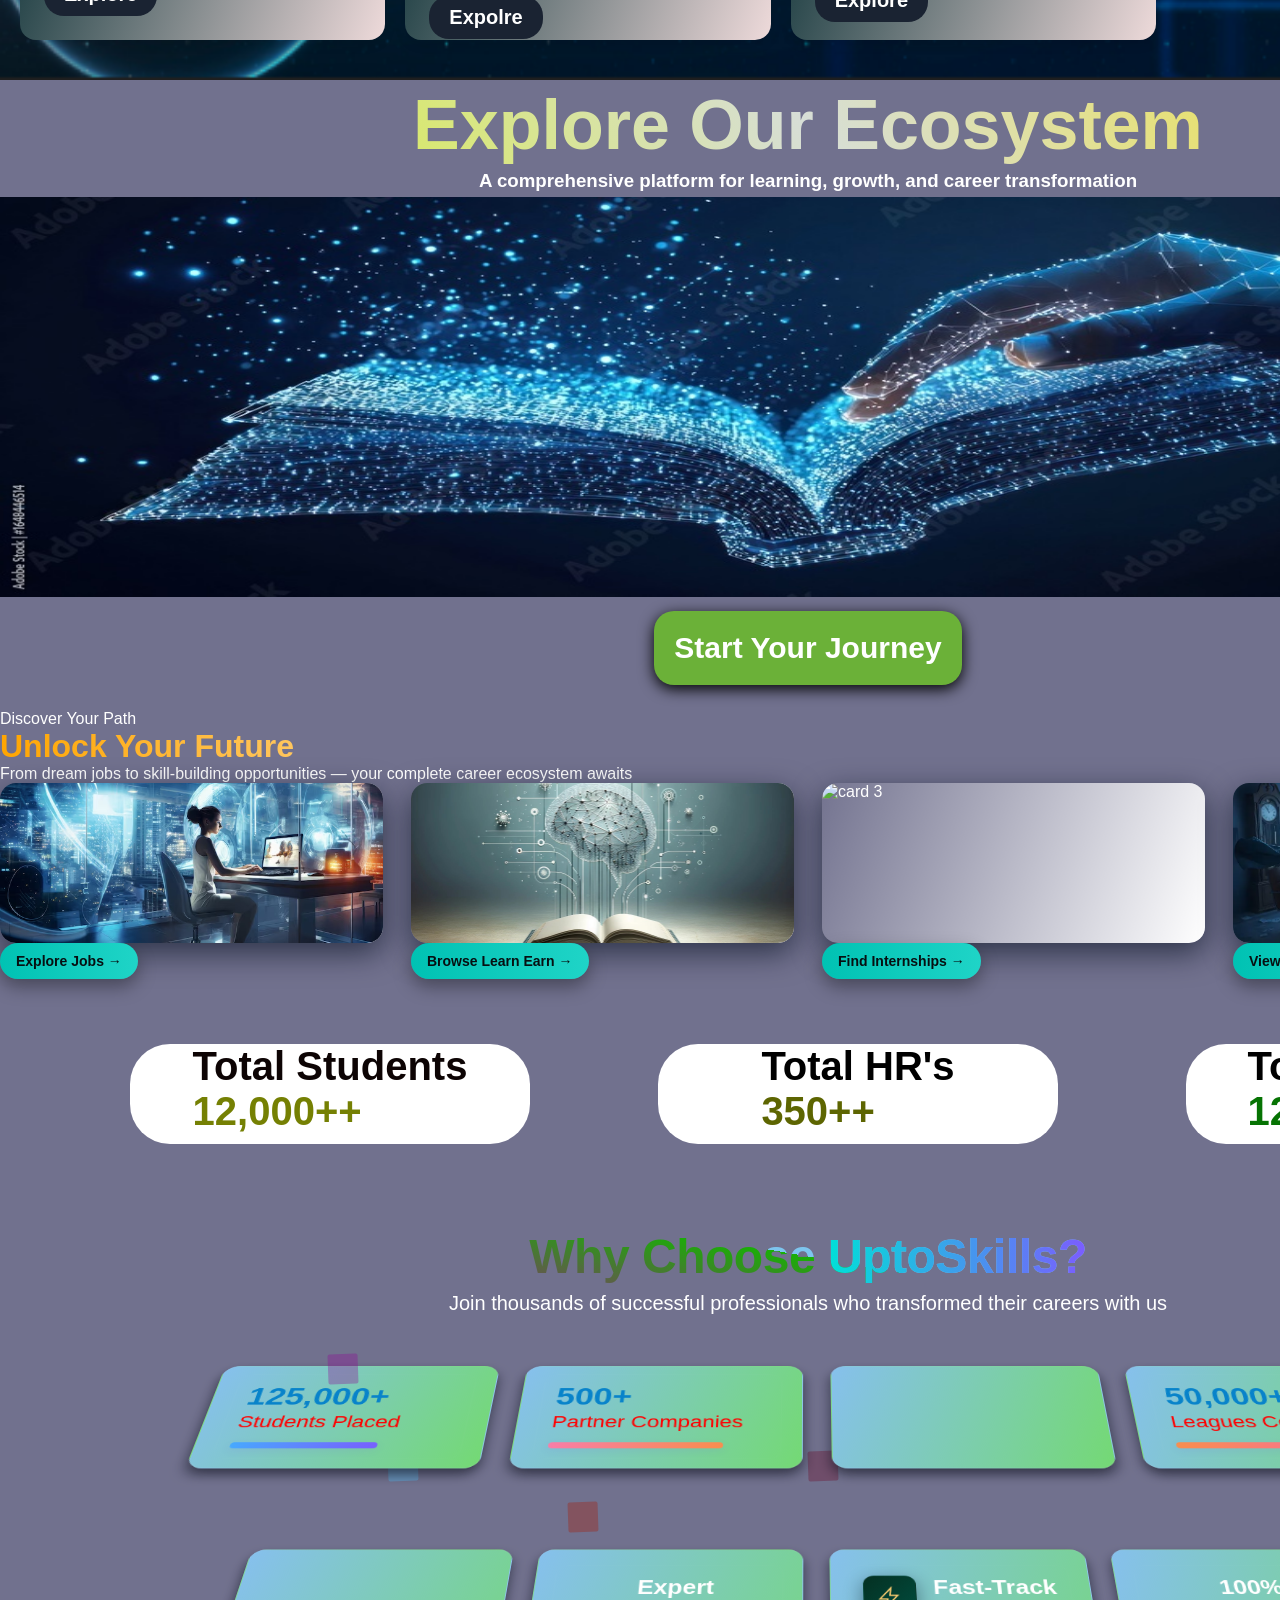
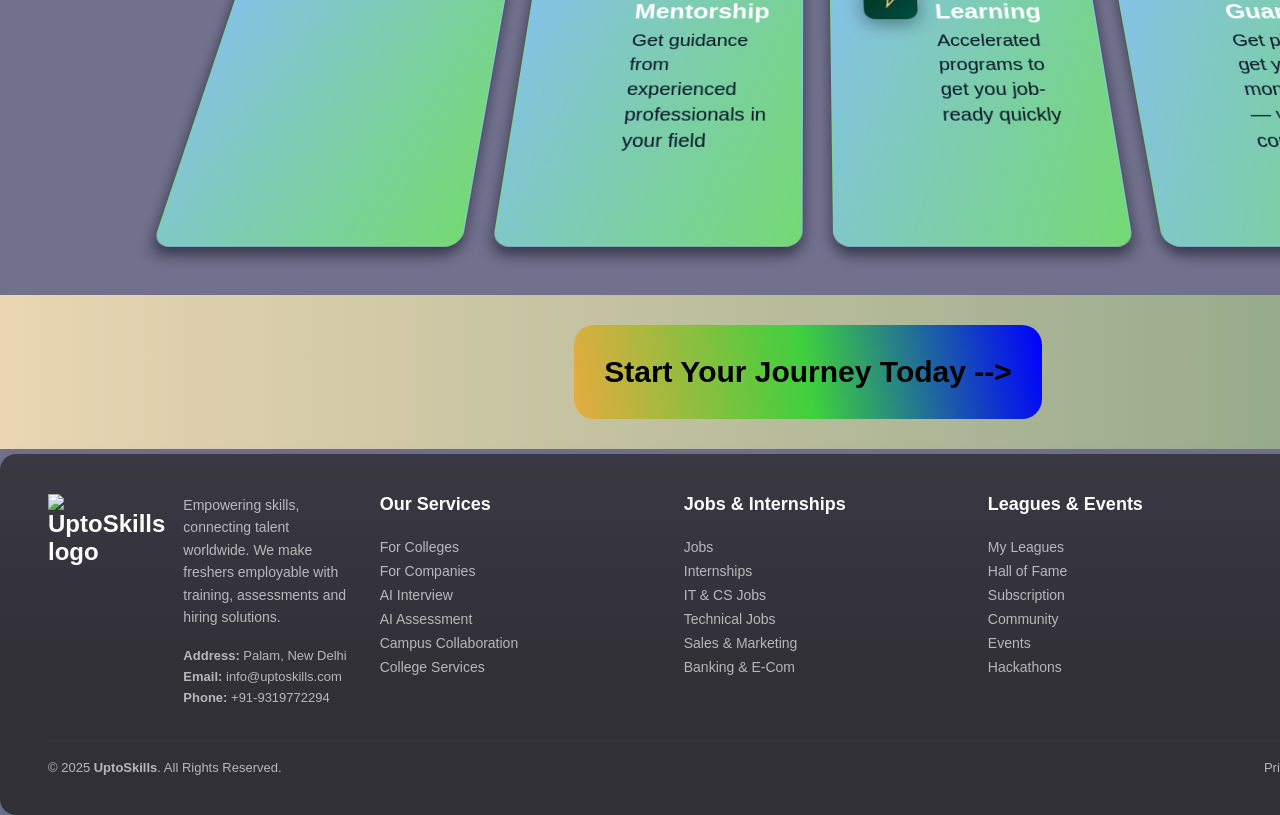
==== commit 421a87a7: "m" ====
--- a/index.html
+++ b/index.html
@@ -387,6 +387,104 @@
       </div>
     </div>
 
+    <div class="box1">
+      <div class="footer-wrap" role="contentinfo">
+  <div class="footer-grid">
+    <!-- Column 1: Brand & contact (uses first image logo) -->
+    <div class="col brand-col">
+      <div class="brand">
+        <!-- Use the first image (uploaded) as logo / brand art -->
+        <img class="logo" src="/mnt/data/400b0709-d7c7-4df7-894c-29356e05da73.png" alt="UptoSkills logo" />
+        <div>
+          <div class="desc">
+            Empowering skills, connecting talent worldwide. We make freshers employable with training, assessments and hiring solutions.
+          </div>
+          <div class="contact">
+            <div><strong>Address:</strong> Palam, New Delhi</div>
+            <div><strong>Email:</strong> info@uptoskills.com</div>
+            <div><strong>Phone:</strong> +91-9319772294</div>
+          </div>
+        </div>
+      </div>
+    </div>
+
+    <!-- Column 2: Our Services -->
+    <div class="col">
+      <h4>Our Services</h4>
+      <ul>
+        <li>For Colleges</li>
+        <li>For Companies</li>
+        <li>AI Interview</li>
+        <li>AI Assessment</li>
+        <li>Campus Collaboration</li>
+        <li>College Services</li>
+      </ul>
+    </div>
+
+    <!-- Column 3: Jobs & Internships -->
+    <div class="col">
+      <h4>Jobs & Internships</h4>
+      <ul>
+        <li>Jobs</li>
+        <li>Internships</li>
+        <li>IT & CS Jobs</li>
+        <li>Technical Jobs</li>
+        <li>Sales & Marketing</li>
+        <li>Banking & E-Com</li>
+      </ul>
+    </div>
+
+    <!-- Column 4: Leagues and Events -->
+    <div class="col">
+      <h4>Leagues & Events</h4>
+      <ul>
+        <li>My Leagues</li>
+        <li>Hall of Fame</li>
+        <li>Subscription</li>
+        <li>Community</li>
+        <li>Events</li>
+        <li>Hackathons</li>
+      </ul>
+    </div>
+
+    <!-- Column 5: Subscribe & socials -->
+    <div class="col subscribe">
+      <h4>Stay Connected</h4>
+      <p>Subscribe for updates on opportunities and events.</p>
+      <div class="form" aria-label="subscribe form">
+        <input type="email" placeholder="Enter your email" />
+        <button aria-label="subscribe">→</button>
+      </div>
+
+      <div class="socials" aria-hidden="false">
+        <!-- simple text icons used as placeholders -->
+        <a class="social" href="#" title="LinkedIn">in</a>
+        <a class="social" href="#" title="Instagram">ig</a>
+        <a class="social" href="#" title="Facebook">f</a>
+        <a class="social" href="#" title="Twitter">t</a>
+        <a class="social" href="#" title="YouTube">yt</a>
+        <a class="social" href="#" title="WhatsApp">wa</a>
+        <a class="social" href="#" title="Discord">dc</a>
+        <a class="social" href="#" title="Telegram">tg</a>
+      </div>
+    </div>
+  </div>
+
+  <!-- bottom bar -->
+  <div class="footer-bottom">
+    <div>© 2025 <strong style="color:var(--accent)">UptoSkills</strong>. All Rights Reserved.</div>
+    <div class="links">
+      <div>Privacy Policy</div>
+      <div>|</div>
+      <div>Terms & Conditions</div>
+      <div>|</div>
+      <div>Sitemap</div>
+    </div>
+  </div>
+</div>
+
+    </div>
+
 </div><!-- grid end -->
 
 </body>
--- a/main.css
+++ b/main.css
@@ -262,9 +262,7 @@
 .btn-55 {
   -webkit-tap-highlight-color: transparent;
   appearance: button;
-  background-color: #000;
-  background-image: none;
-  color: #fff;
+  color: #e2d5d5;
   cursor: pointer;
   font-family: ui-sans-serif, system-ui, -apple-system, BlinkMacSystemFont,
     Segoe UI, Roboto, Helvetica Neue, Arial, Noto Sans, sans-serif,
@@ -272,7 +270,7 @@
   font-size: 100%;
   line-height: 1.5;
   margin: 20px;
-  margin-left: 10px;
+
   mask-image: -webkit-radial-gradient(#000, #fff);
   padding: 0;
 }
@@ -282,7 +280,7 @@
 }
 
 .btn-55:-moz-focusring {
-  outline: auto;
+  outline: #00c2b3;
 }
 
 .btn-55 svg {
@@ -298,8 +296,8 @@
   background: linear-gradient(90deg, blue, red);
   border-radius: 999px;
   box-sizing: border-box;
-  font-size: 20px;
-  color: #000;
+  font-size: 22px;
+  color: #f5efef;
   display: block;
   font-weight: 800;
   overflow: hidden;
@@ -380,7 +378,7 @@
 }
 
 .job-card {
-    background: linear-gradient(110deg, rgba(255,255,255,0.02), white);
+    background: linear-gradient(110deg, rgb(2, 42, 47), rgb(238, 218, 218));
     border-radius: 16px;
     padding: 24px;
     display: flex;
@@ -427,7 +425,7 @@
 }
 
 .job-title {
-    color: #1a2332;
+    color: #dadee4;
     font-size: 13px;
     font-weight: 600;
     line-height: 1.3;
@@ -462,7 +460,7 @@
   height: 400px;
 }
 .c2-h2{
-  background: linear-gradient(60deg,rgb(137, 186, 238), rgb(114, 192, 114),rgb(229, 221, 222));
+  background: linear-gradient(60deg,rgb(218, 242, 8), rgb(215, 222, 215),rgb(248, 228, 10));
   background-clip: text;
   -webkit-text-fill-color: transparent;
   font-size: 70px;
@@ -473,9 +471,11 @@
   text-shadow: 1px 0px 5px;
 }
 .c2-h3{
-  color: #000;
+  line-height: 1.7;
 }
 .c2-button{
+  margin-top: 10px;
+  margin-bottom: 20px;
   background: #6bb138;
   color: white;
   font-size: 30px;
@@ -606,9 +606,6 @@
   gap: var(--gap);
   margin-top: 30px;
   align-items: center;
-  background :radial-gradient(600px 300px at 10% 10%,rgba(34,146,158,0.12), transparent 8%),
-              radial-gradient(400px 220px at 92% 78%, rgba(170,78,202,0.07), transparent 6%),
-              linear-gradient(180deg, var(--bg-1), var(--bg-2)); ;
 }
 
 /* single card */
@@ -921,10 +918,157 @@
 }
 .start{
 font-size: 30px;
-background: linear-gradient(80deg,rgb(230, 171, 62),rgb(62, 208, 62));
+background: linear-gradient(80deg,rgb(230, 171, 62),rgb(62, 208, 62),blue);
 padding: 30px;
 margin: 30px;
 }
+/* container 7 */
+.footer-wrap{
+    margin: 0 auto;
+    background: linear-gradient(180deg, rgba(58,57,67,1) 0%, rgba(49,48,55,1) 60%);
+    border-radius: var(--radius);
+    padding:40px 48px;
+    box-shadow: 0 8px 20px rgba(17,17,20,0.12);
+  }
+
+  /* Grid layout for desktop */
+  .footer-grid{
+    display: grid;
+    grid-template-columns: 1.1fr 1fr 1fr 1fr 1fr;
+    gap: var(--gap);
+    align-items: start;
+  }
+
+  /* Left info column */
+  .brand {
+    display:flex;
+    gap:18px;
+    align-items:flex-start;
+  }
+  .brand img.logo{
+    width:140px;
+    height:auto;
+    object-fit:contain;
+  }
+  .brand .desc{
+    color:var(--muted);
+    font-size:14px;
+    line-height:1.6;
+    max-width:300px;
+  }
+  .contact{
+    margin-top:18px;
+    color:var(--muted);
+    font-size:13px;
+    line-height:1.6;
+  }
+  .contact strong{color:var(--accent);font-weight:600}
+
+  /* Column lists */
+  .col{
+    display:flex;
+    flex-direction:column;
+    gap:10px;
+  }
+  .col h4{
+    color:var(--accent);
+    font-size:18px;
+    margin-bottom:6px;
+  }
+  .col ul{
+    list-style:none;
+  }
+  .col li{
+    margin:8px 0;
+    color:var(--muted);
+    font-size:14px;
+  }
+
+  /* Subscribe / social column (right-most) */
+  .subscribe{
+    display:flex;
+    flex-direction:column;
+    gap:12px;
+    align-items:flex-start;
+  }
+  .subscribe p{color:var(--muted);font-size:14px}
+  .subscribe .form{
+    display:flex;
+    gap:10px;
+    width:100%;
+  }
+  .subscribe input{
+    flex:1;
+    padding:10px 12px;
+    border-radius:8px;
+    border: none;
+    font-size:14px;
+    outline:none;
+  }
+  .subscribe button{
+    background:var(--accent);
+    color:white;
+    border:none;
+    padding:10px 12px;
+    border-radius:8px;
+    cursor:pointer;
+    font-weight:700;
+  }
+
+  .socials{
+    display:flex;
+    gap:10px;
+    flex-wrap:wrap;
+    margin-top:6px;
+  }
+  .social{
+    width:36px;height:36px;border-radius:50%;
+    display:inline-grid;place-items:center;
+    background: rgba(255,255,255,0.06);
+    color:var(--link);font-size:16px;
+    text-decoration:none;
+  }
+
+  /* bottom tiny bar */
+  .footer-bottom{
+    margin-top:26px;
+    border-top:1px solid rgba(255,255,255,0.04);
+    padding-top:18px;
+    display:flex;
+    justify-content:space-between;
+    align-items:center;
+    color:var(--muted);
+    font-size:13px;
+  }
+  .footer-bottom .links{display:flex;gap:14px}
+
+  /* Responsive: mobile (<=450px) */
+  @media (max-width:450px){
+    .footer-wrap{padding:18px}
+    .footer-grid{
+      grid-template-columns:1fr;
+      gap:14px;
+    }
+    .brand{align-items:center;flex-direction:column;text-align:center}
+    .brand img.logo{width:120px}
+    .brand .desc{max-width:100%}
+    .col h4{text-align:left}
+    .subscribe .form{flex-direction:row}
+    .footer-bottom{flex-direction:column;gap:10px;align-items:center}
+    .social{width:40px;height:40px}
+  }
+
+  /* Tablet small adjustments */
+  @media (max-width:900px){
+    .footer-grid{grid-template-columns:1fr 1fr; gap:20px}
+    .subscribe{align-self:flex-start}
+  }
+
+  /* small utility */
+  a{color:inherit;text-decoration:none}
+  .badge{display:inline-block;background:#256; padding:3px 8px;border-radius:999px;color:#dff; font-size:12px}
+
+
 /* RESPONSIVE BREAKPOINTS */
 @media (max-width: 1100px){
   .hero{ grid-template-columns: 1fr 360px }
@@ -965,6 +1109,7 @@
     padding: 8px 8px 3px;
     border-radius: 5pxs;
     z-index: 10000;
+    right: 0;
   }
 
   .logo-text {
@@ -983,6 +1128,7 @@
     font-size: 20px;
   }
   .icon-btn1{
+    margin-left: 20px;
     font-size: 20px;
   }
   .search{
@@ -1014,25 +1160,21 @@
   }
 
   .started {
-    margin: 20px auto;
+    margin: 20px;
     text-align: center;
   }
 
   .started p {
     font-size: 18px;
   }
-
-  .btn {
-    display: flex;
-    flex-direction: column;
-    gap: 10px;
-    padding: 0;
-  }
-
-  .btns button {
-    width: 100%;
-    font-size: 20px;
-    margin: 10px 0;
+  .btns-c1{
+    gap: 0px;
+  }
+
+  .btn-55{
+    border-radius: 20px;
+    width: 120px;
+    font-size: 13px;
   }
 
   .box {
@@ -1054,6 +1196,7 @@
     margin-top: 10px;
   }
   .job-card {
+    display: block;
     height: auto;
     padding: 20px;
   }
@@ -1072,8 +1215,13 @@
   .job-card h1{
     font-size: 35px;
   }
+  .job-title{
+    margin-top: 10px;
+    font-size: 17px;
+  }
   /* CONTAINER 2 */
   .container2 img {
+    display:none;
     height: 200px;
   }
   .c2-h2 {
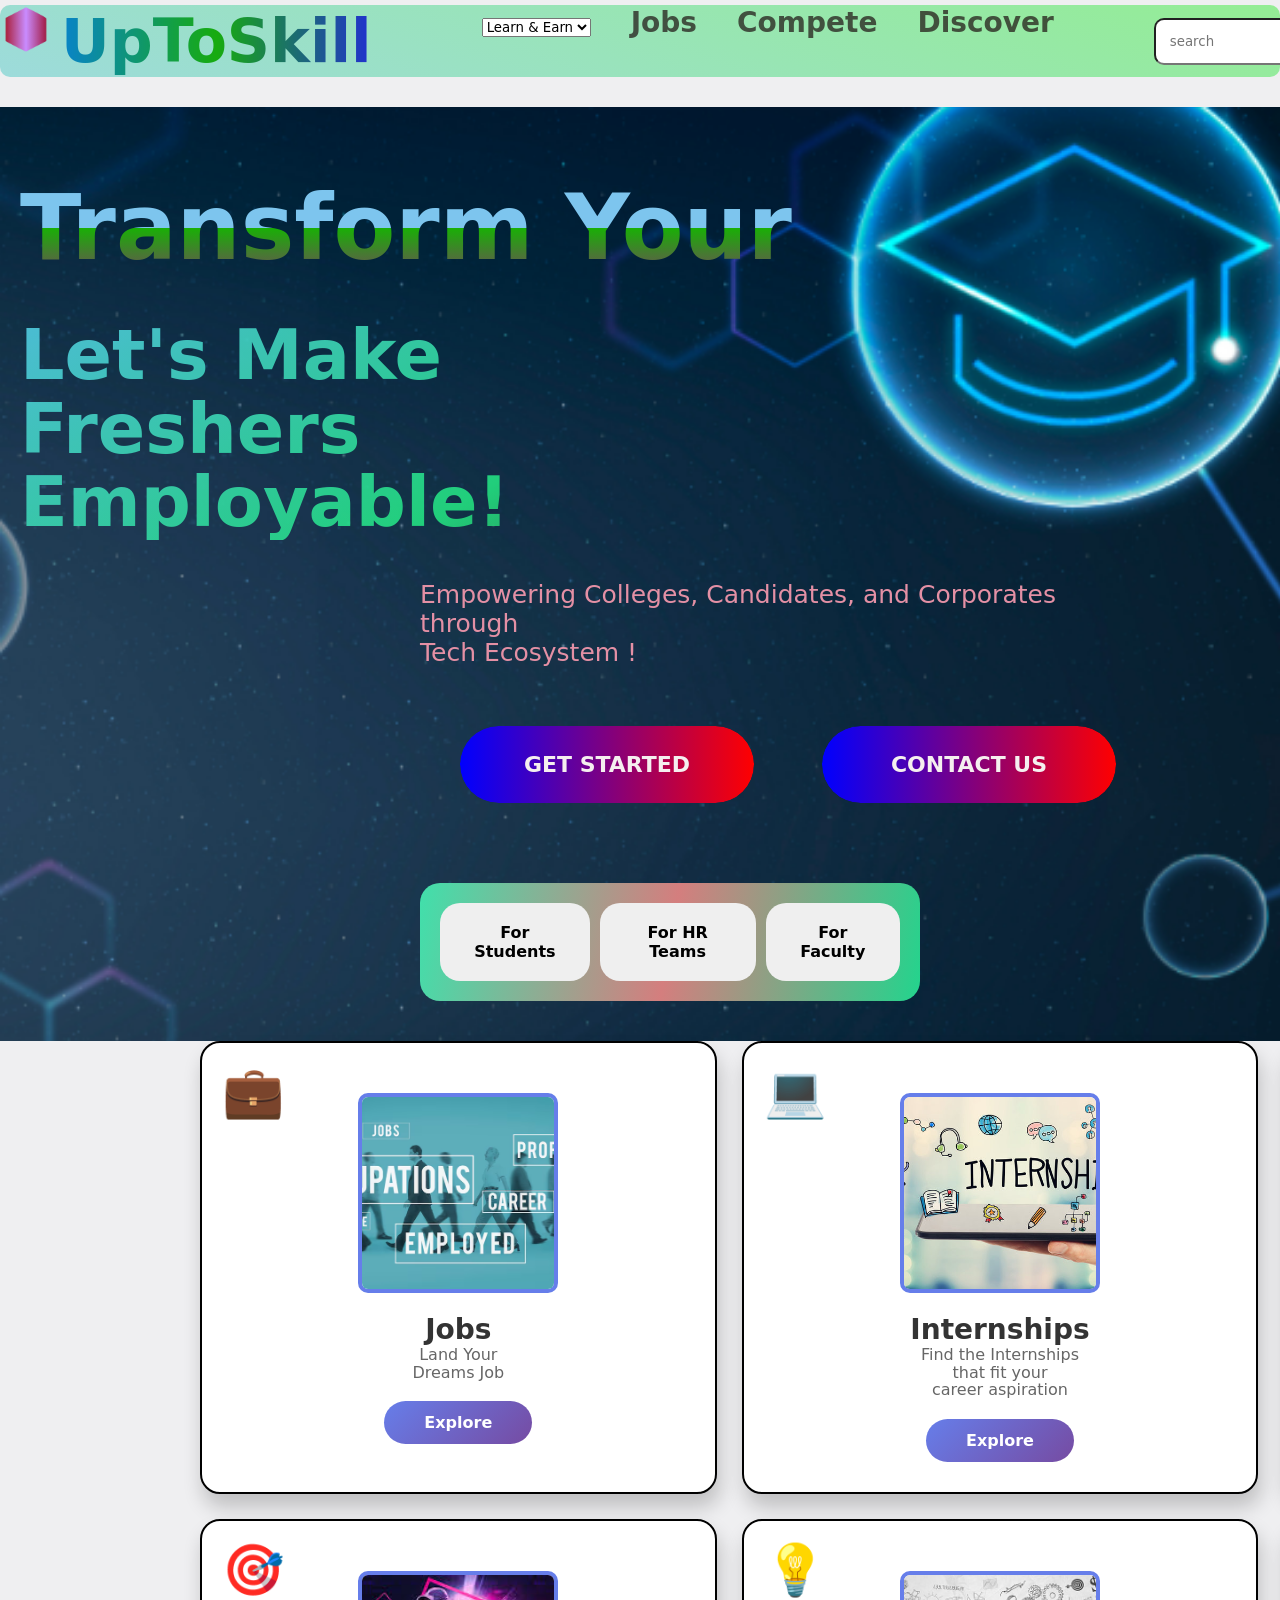
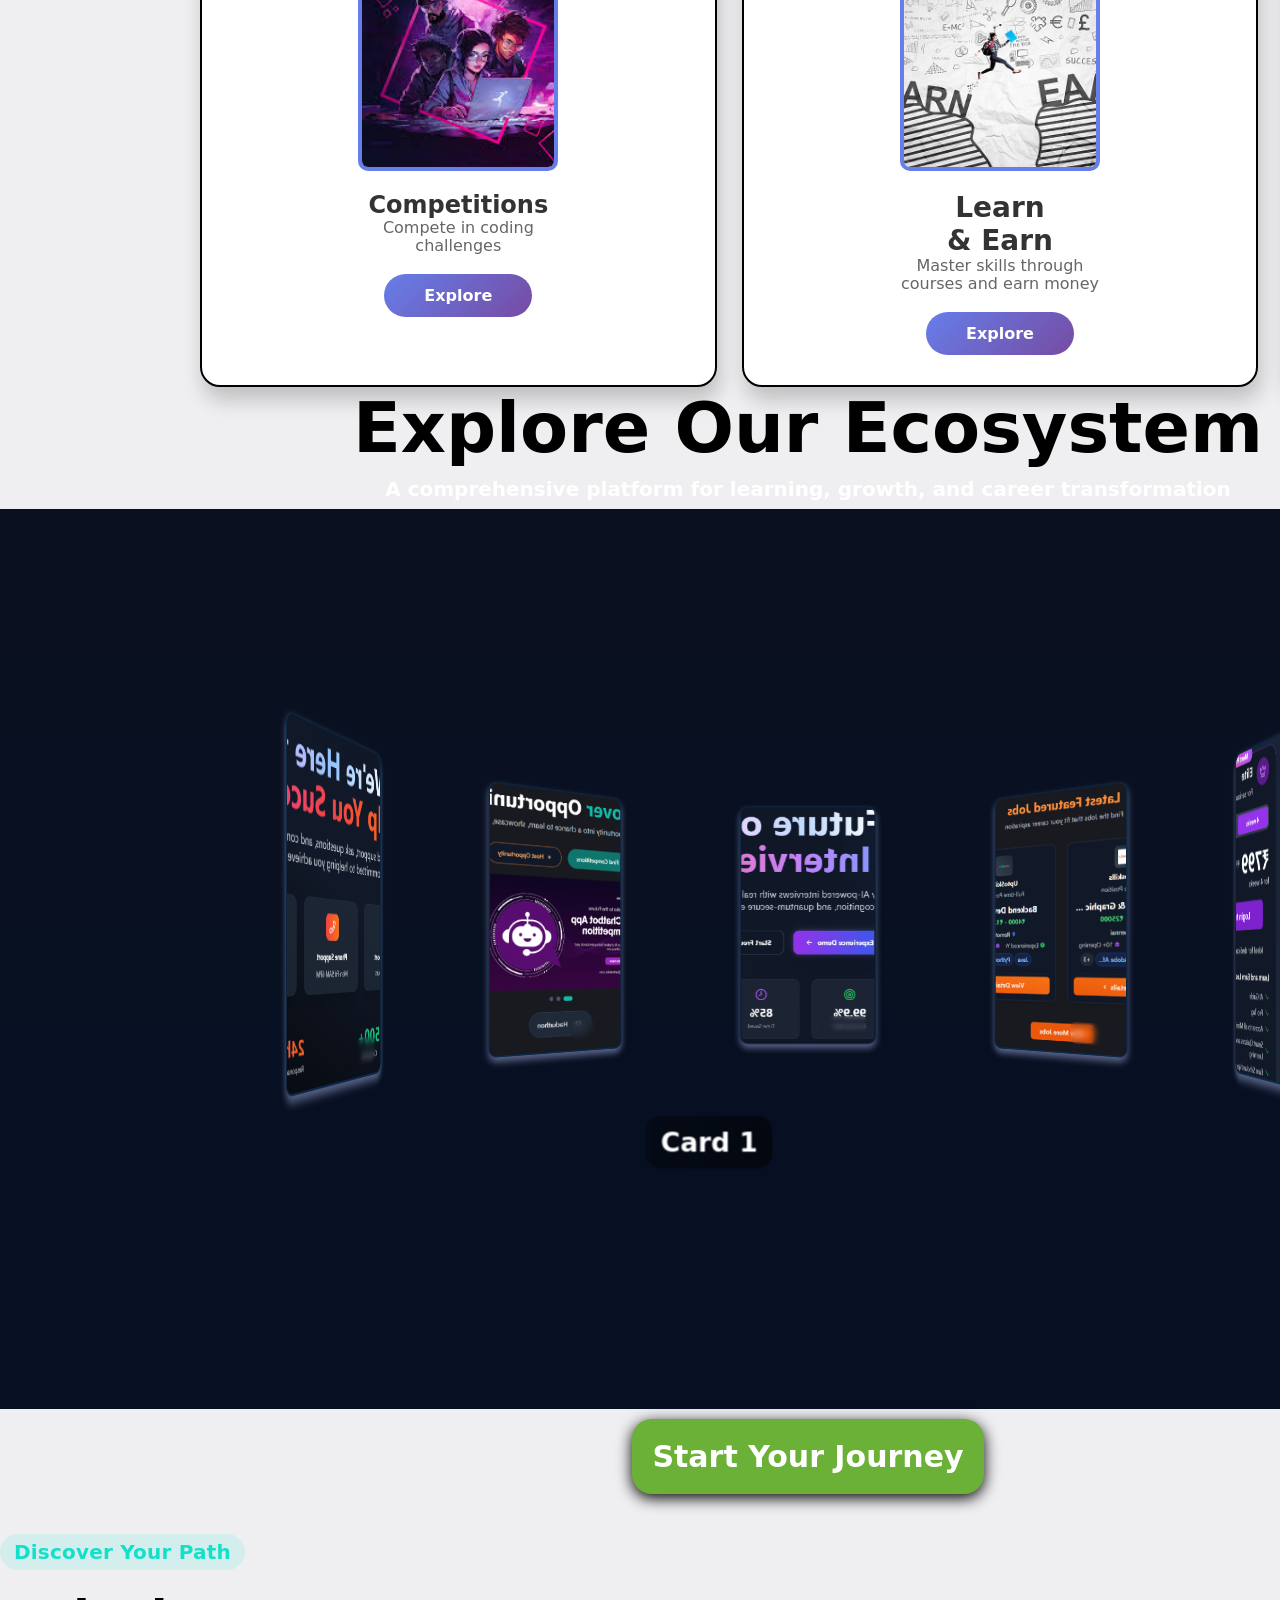
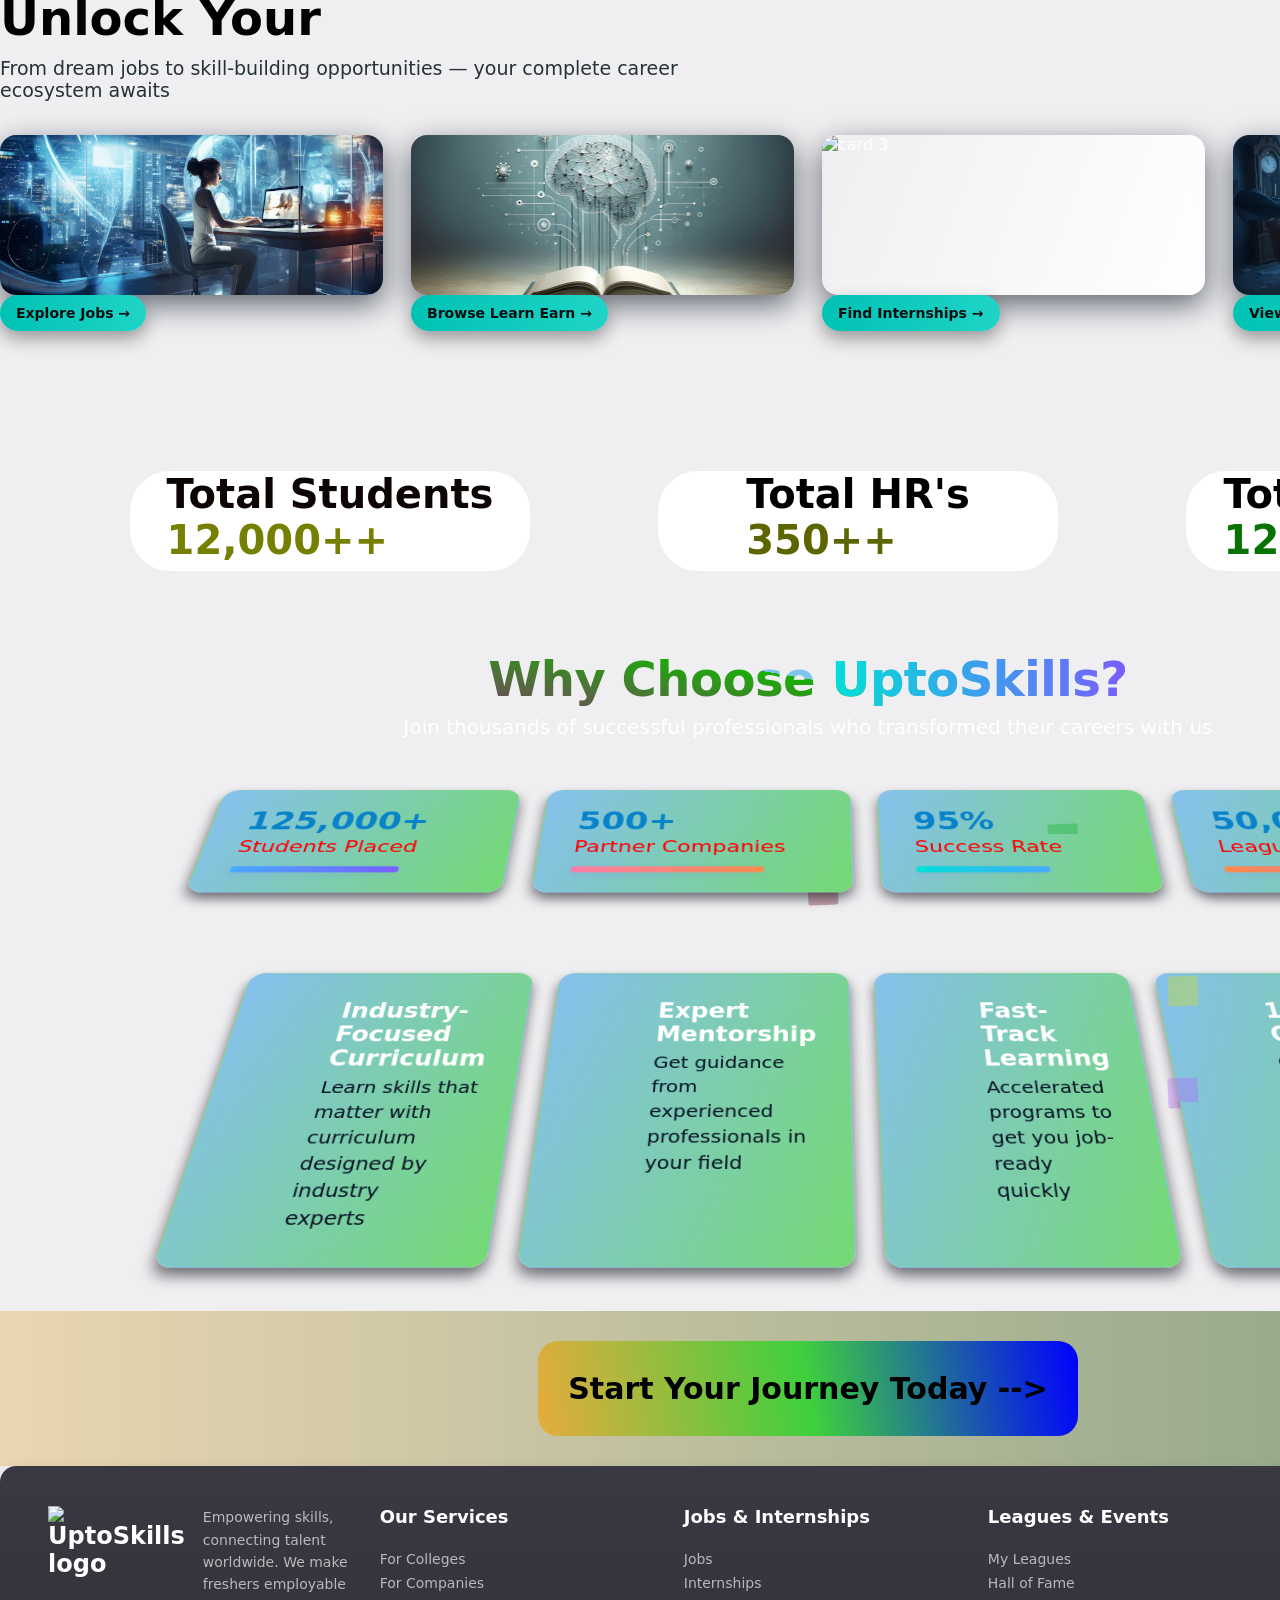
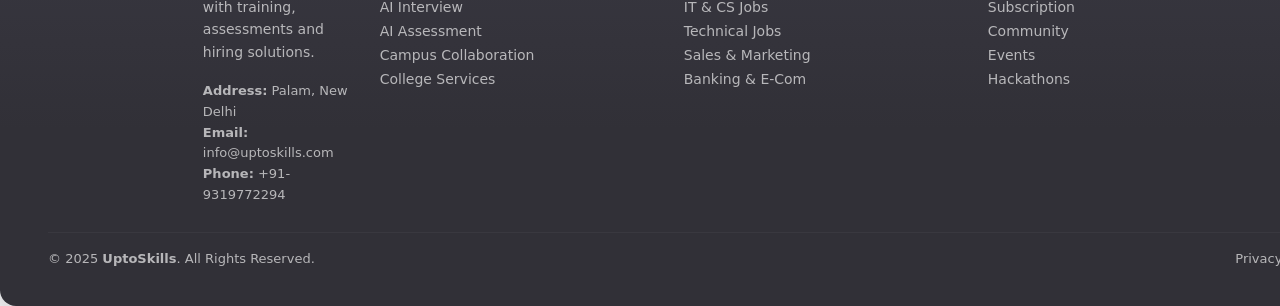
==== commit 8c400fdc: "push" ====
--- a/index.html
+++ b/index.html
@@ -72,70 +72,7 @@
                 <button class="for_faculty">
                  For Faculty
                 </button></div>
-                <!-- Job Cards Grid -->
-                <div class="job-cards-grid">
-                    <!-- Row 1 -->
-                    <div class="job-card">
-                        <div class="job-icon">💼</div>
-                        <div class="job-avatar">
-                            <img src="jobs.jpg" alt="Avatar">
-                        </div><h1>Jobs</h1>
-                        <h3 class="job-title">Land Your <br> Dreams Job</h3>
-                        <button class="btn-apply">Exlpore</button>
-                    </div>
-                    
-                    <div class="job-card">
-                        <div class="job-icon">💻</div>
-                        <div class="job-avatar">
-                            <img src="internship.jpg" alt="Avatar">
-                        </div>
-                        <h1>Internships</h1>
-                        <h3 class="job-title">Find the Internships <br>that fit your<br> career aspiration</h3>
-                        <button class="btn-apply">Explore</button>
-                    </div>
-                    
-                    <div class="job-card">
-                        <div class="job-icon">👤</div>
-                        <div class="job-avatar">
-                            <img src="events.jpg" alt="Avatar">
-                        </div><h1>Events</h1>
-                        <h3 class="job-title">Join Industry ,<br> networking sessions</h3>
-                        <button class="btn-apply">Explore</button>
-                    </div>
-
-                    <!-- Row 2 -->
-                    <div class="job-card">
-                        <div class="job-icon">🎯</div>
-                        <div class="job-avatar">
-                            <img src="code cha.jpeg" alt="Avatar">
-                        </div><h1 class="compi">Competitions</h1>
-                        <h3 class="job-title">Compete in coding <br> challenges</h3>
-                        <button class="btn-apply">Explore</button>
-                    </div>
-                    
-                    <div class="job-card">
-                        <div class="job-icon">💡</div>
-                        <div class="job-avatar">
-                            <img src="learn and earn.jpg" alt="Avatar">
-                        </div><h1>Learn <br> & Earn</h1>
-                        <h3 class="job-title">Master skills through <br>courses and earn money</h3>
-                        <button class="btn-apply">Expolre</button>
-                    </div>
-                    
-                    <div class="job-card">
-                        <div class="job-icon">🎪</div>
-                        <div class="job-avatar">
-                            <img src="refer and earn.jpeg" alt="Avatar">
-                        </div><h1>Refer <br>& Earn</h1>
-                        <h3 class="job-title">Refer a friend get a prize.</h3>
-                        <button class="btn-apply">Explore</button>
-                    </div>
-                </div>
-            </div>
-
-            
-              
-
+                
         <!-- Hero Image -->
         <div class="hero-image">
             <img src="landing.png" alt="Professional">
@@ -143,6 +80,75 @@
     </div>
     </div>
         </div>
+   <div class="box1">
+    <div class="slider-container">
+    <div class="slider-wrapper">
+        <div class="job-card">
+            <div class="job-icon">💼</div>
+            <div class="job-avatar">
+                <img src="jobs.jpg" alt="Avatar">
+            </div>
+            <h1>Jobs</h1>
+            <h3 class="job-title">Land Your <br> Dreams Job</h3>
+            <button class="btn-apply">Explore</button>
+        </div>
+        <div class="job-card">
+            <div class="job-icon">💻</div>
+            <div class="job-avatar">
+                <img src="internship.jpg" alt="Avatar">
+            </div>
+            <h1>Internships</h1>
+            <h3 class="job-title">Find the Internships <br>that fit your<br> career aspiration</h3>
+            <button class="btn-apply">Explore</button>
+        </div>
+        <div class="job-card">
+            <div class="job-icon">👤</div>
+            <div class="job-avatar">
+                <img src="events.jpg" alt="Avatar">
+            </div>
+            <h1>Events</h1>
+            <h3 class="job-title">Join Industry ,<br> networking sessions</h3>
+            <button class="btn-apply">Explore</button>
+        </div>
+        <div class="job-card">
+            <div class="job-icon">🎯</div>
+            <div class="job-avatar">
+                <img src="code cha.jpeg" alt="Avatar">
+            </div>
+            <h1 class="compi">Competitions</h1>
+            <h3 class="job-title">Compete in coding <br> challenges</h3>
+            <button class="btn-apply">Explore</button>
+        </div>
+        <div class="job-card">
+            <div class="job-icon">💡</div>
+            <div class="job-avatar">
+                <img src="learn and earn.jpg" alt="Avatar">
+            </div>
+            <h1>Learn <br> & Earn</h1>
+            <h3 class="job-title">Master skills through <br>courses and earn money</h3>
+            <button class="btn-apply">Explore</button>
+        </div>
+        <div class="job-card">
+            <div class="job-icon">🎪</div>
+            <div class="job-avatar">
+                <img src="refer and earn.jpeg" alt="Avatar">
+            </div>
+            <h1>Refer <br>& Earn</h1>
+            <h3 class="job-title">Refer a friend get a prize.</h3>
+            <button class="btn-apply">Explore</button>
+        </div>
+    </div>
+    <!-- Pagination Dots -->
+    <div class="slider-dots">
+        <span class="dot active" data-index="0"></span>
+        <span class="dot" data-index="1"></span>
+        <span class="dot" data-index="2"></span>
+        <span class="dot" data-index="3"></span>
+        <span class="dot" data-index="4"></span>
+        <span class="dot" data-index="5"></span>
+    </div>
+</div>
+   </div>
       
  
  <div class="box1">
@@ -152,7 +158,62 @@
 <h3 class="c2-h3" style="color: white;">A comprehensive platform for learning, growth, and career transformation
 
 </h3>
-          <img src="explore.jpeg" alt="box" class="c2-img"> 
+          <div class="wrapper">
+    <!-- set quantity on .inner; each .card needs --index (0..quantity-1) -->
+    <div class="inner" style="--quantity: 8;">
+      <!-- example: 8 cards with inline --index -->
+      <div class="card" style="--index:0;">
+        <div class="img" style= " 
+        background-image:url('1.png');
+        background-size:cover; background-position:center;">
+          
+          <div class="label">Card 1</div>
+        </div>
+      </div>
+
+      <div class="card" style="--index:1;">
+        <div class="img" style="background-image: url('2.png'); background-size:cover; background-position:center;">
+          <div class="label">Card 2</div>
+        </div>
+      </div>
+
+      <div class="card" style="--index:2;">
+        <div class="img" style="background-image: url('3.png'); background-size:cover; background-position:center;">
+          <div class="label">Card 3</div>
+        </div>
+      </div>
+
+      <div class="card" style="--index:3;">
+        <div class="img" style="background-image: url('4.png'); background-size:cover; background-position:center;">
+          <div class="label">Card 4</div>
+        </div>
+      </div>
+
+      <div class="card" style="--index:4;">
+        <div class="img" style="background-image: url('5.png'); background-size:cover; background-position:center;">
+          <div class="label">Card 5</div>
+        </div>
+      </div>
+
+      <div class="card" style="--index:5;">
+        <div class="img" style="background-image: url('6.png'); background-size:cover; background-position:center;">
+          <div class="label">Card 6</div>
+        </div>
+      </div>
+
+      <div class="card" style="--index:6;">
+        <div class="img" style="background-image: url('7.png'); background-size:cover; background-position:center;">
+          <div class="label">Card 7</div>
+        </div>
+      </div>
+
+      <div class="card" style="--index:7;">
+        <div class="img" style="background-image: url('8.png'); background-size:cover; background-position:center;">
+          <div class="label">Card 8</div>
+        </div>
+      </div>
+    </div>
+  </div>
           <button class="c2-button">Start Your Journey</button> 
         </div>
 
@@ -486,6 +547,113 @@
     </div>
 
 </div><!-- grid end -->
+<script>
+    // Auto Slider Configuration
+    const sliderWrapper = document.querySelector('.slider-wrapper');
+    const dots = document.querySelectorAll('.dot');
+    const cards = document.querySelectorAll('.job-card');
+    let currentIndex = 0;
+    let autoSlideInterval;
+
+    // Check if we're in mobile view
+    function isMobileView() {
+        return window.innerWidth < 768;
+    }
+
+    // Update slider position
+    function updateSlider(index) {
+        if (!isMobileView()) return;
+        currentIndex = index;
+        const offset = -currentIndex * 100;
+        sliderWrapper.style.transform = `translateX(${offset}%)`;
+        dots.forEach((dot, i) => {
+            dot.classList.toggle('active', i === currentIndex);
+        });
+    }
+
+    // Next slide
+    function nextSlide() {
+        if (!isMobileView()) return;
+        currentIndex = (currentIndex + 1) % cards.length;
+        updateSlider(currentIndex);
+    }
+
+    // Previous slide
+    function prevSlide() {
+        if (!isMobileView()) return;
+        currentIndex = (currentIndex - 1 + cards.length) % cards.length;
+        updateSlider(currentIndex);
+    }
+
+    // Start auto-slide
+    function startAutoSlide() {
+        if (isMobileView()) {
+            autoSlideInterval = setInterval(nextSlide, 3000);
+        }
+    }
+
+    // Stop auto-slide
+    function stopAutoSlide() {
+        clearInterval(autoSlideInterval);
+    }
+
+    // Dot click handlers
+    dots.forEach((dot, index) => {
+        dot.addEventListener('click', () => {
+            updateSlider(index);
+            stopAutoSlide();
+            startAutoSlide();
+        });
+    });
+
+    // Touch/Swipe support for mobile
+    let touchStartX = 0;
+    let touchEndX = 0;
+    sliderWrapper.addEventListener('touchstart', (e) => {
+        if (!isMobileView()) return;
+        touchStartX = e.changedTouches[0].screenX;
+        stopAutoSlide();
+    });
+    sliderWrapper.addEventListener('touchend', (e) => {
+        if (!isMobileView()) return;
+        touchEndX = e.changedTouches[0].screenX;
+        handleSwipe();
+        startAutoSlide();
+    });
+    function handleSwipe() {
+        const swipeThreshold = 50;
+        const diff = touchStartX - touchEndX;
+        if (Math.abs(diff) > swipeThreshold) {
+            if (diff > 0) {
+                nextSlide();
+            } else {
+                prevSlide();
+            }
+        }
+    }
+
+    // Handle window resize
+    window.addEventListener('resize', () => {
+        if (isMobileView()) {
+            updateSlider(currentIndex);
+            startAutoSlide();
+        } else {
+            stopAutoSlide();
+            sliderWrapper.style.transform = 'none';
+        }
+    });
+
+    // Initialize
+    if (isMobileView()) {
+        startAutoSlide();
+    }
+
+    // Pause auto-slide when hovering (mobile)
+    sliderWrapper.addEventListener('touchstart', stopAutoSlide);
+    sliderWrapper.addEventListener('touchend', () => {
+        if (isMobileView()) startAutoSlide();
+    });
+</script>
 
 </body>
 </html>
--- a/main.css
+++ b/main.css
@@ -37,7 +37,7 @@
     min-height: 100vh;
     color: white;
     display: block;
-    background: rgb(113, 113, 142);
+    background: rgb(239, 239, 241);
 }
 
 .container {
@@ -76,6 +76,7 @@
     border-radius: 10px;
     margin-top: 5px;
     position:sticky;
+    z-index: 100000;
     top: 0;
     padding: 1px;
 }
@@ -349,16 +350,16 @@
 
 /* Hero Image */
 .hero-image {
-    position: relative;   /* no absolute, so it doesn't collapse parent height */
+    display: none;   /* no absolute, so it doesn't collapse parent height */
     z-index: 0;
     width: 100%;
     max-width: 600px;
     height: auto;         /* auto so it doesn't force fixed height */
     overflow: hidden;
-    margin: 50px 20px 0 2px;
+    
     transform: none;
-    left: auto;
-    top: auto;
+  right: 20px;
+    top: 20px;
 }
 .hero-image img {
     width: 100%;
@@ -367,87 +368,152 @@
     opacity: 0.9;
     border-radius: 20px;
 }
-
-
-/* Job Cards Grid */
-.job-cards-grid {
-    display: grid;
-    grid-template-columns: repeat(3, 1fr);
-    gap: 20px;
-    margin-top: 150px;
-}
-
-.job-card {
-    background: linear-gradient(110deg, rgb(2, 42, 47), rgb(238, 218, 218));
-    border-radius: 16px;
-    padding: 24px;
-    display: flex;
-    flex-direction: column;
-    align-items: flex-start;
-    gap: 12px;
-    position: relative;
-    opacity: 1.5;
-    box-shadow: 0 4px 12px rgba(0, 0, 0, 0.1);
-    transition: transform 3s, box-shadow 0.3s;
-    height: 260px;
-}
-
-.job-card:hover {
-    transform: translateY(-5px);
-    box-shadow: 0 8px 24px white;
-}
-
-.job-icon {
-    font-size: 32px;
-    opacity: 8;
-}
-
-.job-avatar {
-    position: absolute;
-    top: 20px;
-    right: 20px;
-    width: 250px;
-    height: 200px;
-    border-radius: 20px;
-    overflow: hidden;
-}
-
-.job-avatar img {
-    width: 100%;
-    height: 80%;
-    object-fit: cover;
-}
-h1{
-  background: linear-gradient(80deg,orange 0%,white 50%, #dbdb42 80%);
-    background-clip: text;
-    -webkit-text-fill-color: transparent;
-
-}
-
-.job-title {
-    color: #dadee4;
-    font-size: 13px;
-    font-weight: 600;
-    line-height: 1.3;
-    margin-top: 10px;
-}
-
-.btn-apply {
-    background: #1a2332;
-    color: white;
-    border: none;
-    padding: 10px 20px;
-    border-radius: 20px;
-    font-size: 20px;
-    font-weight: 600;
-    cursor: pointer;
-    margin-top: auto;
-    transition: background 0.3s;
-}
-
-.btn-apply:hover {
-    background: #2d3e50;
-}
+ .slider-container {
+            width: 100%;
+            max-width: 1600px;
+            overflow: hidden;
+            position: relative;
+            margin-left: 200px;
+        }
+        .slider-wrapper {
+            display: flex;
+            transition: transform 0.4s ease-in-out;
+            gap: 20px;
+            z-index: 0;
+        }
+        .job-card {
+            min-width: 100%;
+            background: white;
+            border-radius: 20px;
+            padding: 30px;
+            box-shadow: 3px 13px 20px rgba(0, 0, 0, 0.2);
+            border: 2px solid black;
+            display: flex;
+            flex-direction: column;
+            align-items: center;
+            text-align: center;
+            position: relative;
+            transition: transform 0.3s ease;
+        }
+        .job-card:hover {
+            transform: translateY(-5px);
+        }
+        .job-icon {
+            font-size: 50px;
+            position: absolute;
+            top: 20px;
+            left: 20px;
+        }
+        .job-avatar {
+            width: 200px;
+            height: 200px;
+            border-radius: 10px;
+            overflow: hidden;
+            margin: 20px 0;
+            border: 4px solid #667eea;
+        }
+        .job-avatar img {
+            width: 100%;
+            height: 100%;
+            object-fit: cover;
+        }
+        .job-card h1 {
+            font-size: 28px;
+            color: #333;
+            font-weight: bold;
+        }
+        .job-card h1.compi {
+            font-size: 24px;
+        }
+        .job-title {
+            font-size: 16px;
+            color: #666;
+          
+            line-height: 1.1;
+            font-weight: normal;
+        }
+        .btn-apply {
+            background: linear-gradient(135deg, #667eea 0%, #764ba2 100%);
+            color: white;
+            border: none;
+            padding: 12px 40px;
+            border-radius: 25px;
+            font-size: 16px;
+            font-weight: bold;
+            cursor: pointer;
+            margin-top: 20px;
+            transition: all 0.3s ease;
+        }
+        .btn-apply:hover {
+            transform: scale(1.05);
+            box-shadow: 0 5px 15px rgba(102, 126, 234, 0.4);
+        }
+        .slider-dots {
+            display: flex;
+            justify-content: center;
+            gap: 10px;
+            margin-top: 30px;
+        }
+        .dot {
+            width: 16px;
+            height: 16px;
+            border-radius: 50%;
+            background: rgba(200, 52, 52, 0.5);
+            cursor: pointer;
+            transition: all 0.3s ease;
+        }
+        .dot.active {
+            background: rgb(70, 189, 82);
+            width: 30px;
+            border-radius: 6px;
+        }
+        /* Desktop View - Grid Layout */
+        @media (min-width: 768px) {
+            .slider-container {
+                overflow: visible;
+            }
+            .slider-wrapper {
+                display: grid;
+                grid-template-columns: repeat(3, 1fr);
+                gap: 25px;
+                transform: none !important;
+            }
+            .job-card {
+                min-width: auto;
+            }
+            .slider-dots {
+                display: none;
+            }
+        }
+        /* Mobile View - Slider */
+        @media (max-width: 767px) {
+          .slider-container {
+            margin-left: 0px;
+          }  
+          .slider-wrapper {
+                gap: 0;
+              
+            }
+            .job-card {
+                padding:1px;
+                
+            }
+            .job-icon {
+                font-size: 40px;
+                top: 15px;
+                left: 15px;
+            }
+            .job-avatar {
+                width: 100px;
+                height: 100px;
+            }
+            .job-card h1 {
+                font-size: 24px;
+            }
+            .job-title {
+                font-size: 14px;
+            }
+        }
 
 
 
@@ -455,12 +521,116 @@
   margin-top: 0px;
   text-align: center;
 }
-.container2 img {
-  width: 100%;
-  height: 400px;
-}
+:root{
+    /* color-card as RGB triplet (used with rgba(var(--color-card), alpha)) */
+    --color-card: 24, 120, 200;
+    --card-w: 200px;
+    --card-h: 250px;
+    --rotateX: -4deg;
+    --perspective: 1000px;
+    --spin-duration: 20s;
+    --card-border-radius: 12px;
+  }
+
+  *{box-sizing: border-box;margin:0;padding:0;font-family: Inter, system-ui, sans-serif;}
+
+  /* container */
+  .wrapper {
+    width:100%;
+    min-height:100vh;
+    display:flex;
+    align-items:center;
+    justify-content:center;
+    background: linear-gradient(180deg,#0b1020 0%, #071022 60%);
+    padding:10px;
+    overflow:hidden;
+  }
+
+  /* the rotating stage */
+  .inner {
+    --w: var(--card-w);
+    --h: var(--card-h);
+    /* translateZ distance: a little larger than card size so cards don't overlap at center */
+    --translateZ: calc((var(--w) + var(--h)) + 20px);
+    position: relative;
+    width: var(--w);
+    height: var(--h);
+    transform-style: preserve-3d;
+    transform: perspective(var(--perspective));
+    /* default quantity (can be overridden inline) */
+    --quantity: 8;
+    animation: rotating var(--spin-duration) linear infinite;
+    /* tilt the whole carousel for nicer look */
+    top: 0;
+    left: 0;
+  }
+
+  @keyframes rotating {
+    from {
+      transform: perspective(var(--perspective)) rotateX(var(--rotateX)) rotateY(0);
+    }
+    to {
+      transform: perspective(var(--perspective)) rotateX(var(--rotateX)) rotateY(1turn);
+    }
+  }
+
+  /* card faces around the carousel */
+  .card {
+    position: absolute;
+    inset: 0;
+    border-radius: var(--card-border-radius);
+    overflow: hidden;
+    border: 2px solid rgba(var(--color-card), 0.18); /* subtle border */
+    background: linear-gradient(180deg, rgba(var(--color-card), 0.06), rgba(0,0,0,0.08));
+    box-shadow: 0 6px 10px rgba(144, 154, 198, 0.6), inset 0 1px 0 rgba(255,255,255,0.02);
+    transform-origin: center center;
+    /* compute rotation by index and quantity */
+    transform: rotateY(calc((360deg / var(--quantity)) * var(--index))) translateZ(var(--translateZ));
+    transition: transform 300ms ease;
+    display:flex;
+    align-items:center;
+    justify-content:center;
+    margin-top: -100px;
+  }
+
+  /* simple hover effect (pause spin and bring hovered card forward) */
+  .inner:hover { animation-play-state: paused; }
+  .card:hover {
+    transform: rotateY(calc((360deg / var(--quantity)) * var(--index))) translateZ(calc(var(--translateZ) + 40px)) scale(1.03);
+    z-index: 10;
+  }
+
+  /* image or content inside card */
+  .img {
+    width: 100%;
+    height: 100%;
+    object-fit: cover;
+    display:block;
+    background:
+      radial-gradient(circle at 30% 20%, rgba(var(--color-card),0.18) 0%, rgba(var(--color-card),0.08) 35%, rgba(0,0,0,0.15) 100%),
+      #0b1220;
+    color: #fff;
+    font-weight:600;
+    display:flex;
+    align-items:flex-end;
+    padding:12px;
+    gap:8px;
+  }
+
+  .img .label {
+    font-size: 14px;
+    background: linear-gradient(90deg, rgba(0,0,0,0.35), rgba(0,0,0,0.55));
+    padding:6px 8px;
+    border-radius:8px;
+    backdrop-filter: blur(4px);
+  }
+
+  /* responsive tweak: reduce size on small screens */
+  @media (max-width:480px){
+    :root { --card-w: 130px; --card-h: 180px; --spin-duration: 30s; }
+  }
 .c2-h2{
-  background: linear-gradient(60deg,rgb(218, 242, 8), rgb(215, 222, 215),rgb(248, 228, 10));
+  background: black;
   background-clip: text;
   -webkit-text-fill-color: transparent;
   font-size: 70px;
@@ -468,10 +638,11 @@
   transition: all 0.3s ease;
 }
 .c2-h2:hover{
-  text-shadow: 1px 0px 5px;
+  text-shadow: 1px 0px 5px rgb(54, 34, 34);
 }
 .c2-h3{
-  line-height: 1.7;
+  font-size: 20px;
+  line-height: 2;
 }
 .c2-button{
   margin-top: 10px;
@@ -490,7 +661,7 @@
 .container3{
   width: 100%;
   
-  margin: 0 ;
+  margin: 10px ;
   padding: 64px 24px;
   background: radial-gradient(600px 300px at 10% 10%, rgba(34,146,158,0.12), transparent 8%),
               radial-gradient(400px 220px at 92% 78%, rgba(170,78,202,0.07), transparent 6%),
@@ -499,45 +670,49 @@
 }
 
 /* HERO */
-.hero {
+.hero-inner-container3{
   padding-top: 20px;
   padding-bottom: 80px;
 }
 
-.pill{
+.pill-c3{
   display:inline-block;
   padding:6px 14px;
   border-radius:999px;
   background: rgba(19,224,201,0.12);
   color: var(--teal);
   font-weight:600;
-  font-size:13px;
+  font-size:20px;
   margin-bottom:18px;
   letter-spacing: .2px;
+  
 }
 
 /* Title */
-.hero-title{
+.hero-title-c3{
   font-size:48px;
   line-height:1.02;
   margin: 6px 0 14px;
   font-weight:800;
-  color: #dff9f5;
-}
-
-.hero-title .accent{
-  background: linear-gradient(90deg,#92d7ff 0%, #c98cff 50%, #9df5d8 100%);
+  color:#000;
+  justify-self: center;
+}
+
+.hero-title-c3 .accent{
+  background: linear-gradient(90deg, red);
   background-clip: text;
   -webkit-text-fill-color: transparent;
   display: inline-block;
+  justify-self: center;
 }
 
 /* sub text */
-.hero-sub{
+.hero-sub-c3{
   max-width:780px;
-  color: rgba(233,246,246,0.85);
-  font-size:15px;
+  color: rgba(4, 17, 17, 0.85);
+  font-size:19px;
   margin-bottom:34px;
+  justify-self: center;
 }
 
 /* Cards row */
@@ -1189,36 +1364,7 @@
     display: none;
   }
 
-  /* JOB CARDS */
-  .job-cards-grid {
-    grid-template-columns: 1fr;
-    gap: 20px;
-    margin-top: 10px;
-  }
-  .job-card {
-    display: block;
-    height: auto;
-    padding: 20px;
-  }
-  .job-avatar {
-    position: relative;
-    width: 100%;
-    height: auto;
-  }
-  .job-avatar img {
-    display: none;
-    height: auto;
-  }
-  .btn-apply{
-    padding: 10px 40px;
-  }
-  .job-card h1{
-    font-size: 35px;
-  }
-  .job-title{
-    margin-top: 10px;
-    font-size: 17px;
-  }
+  
   /* CONTAINER 2 */
   .container2 img {
     display:none;
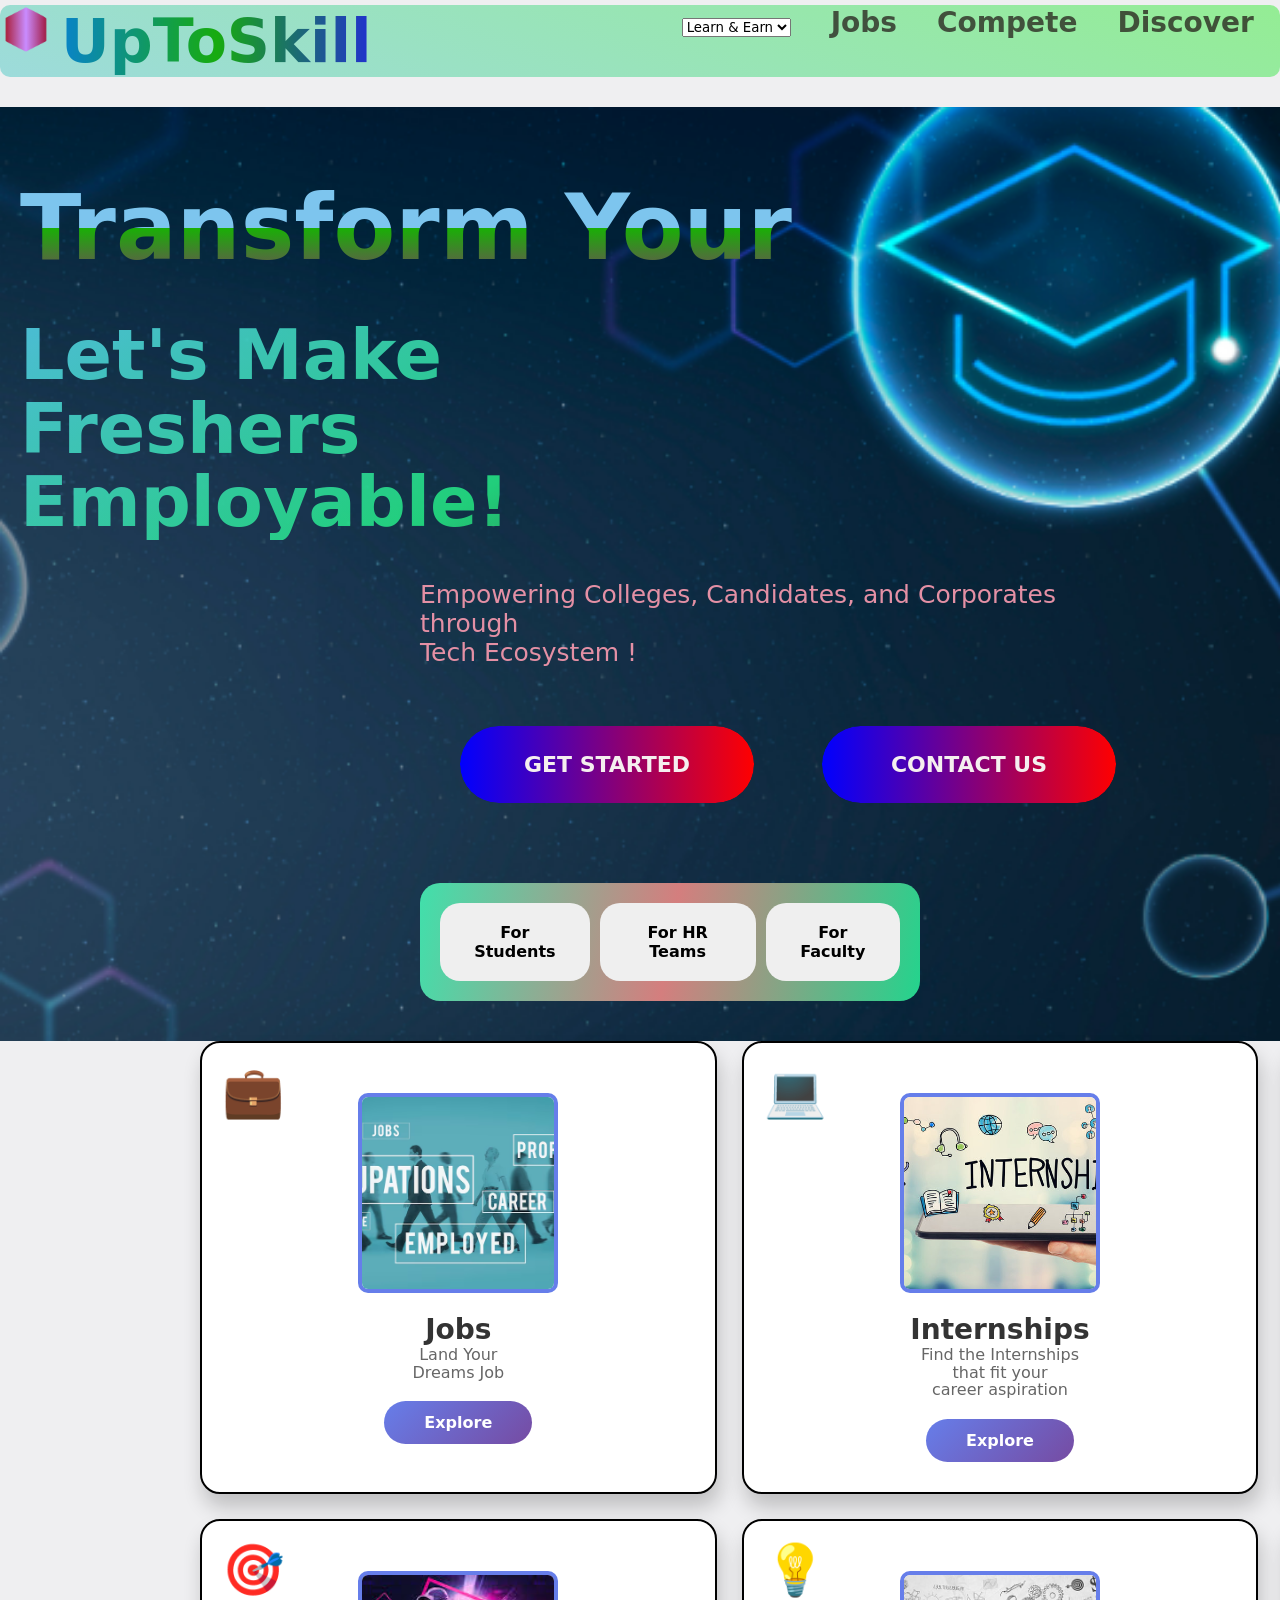
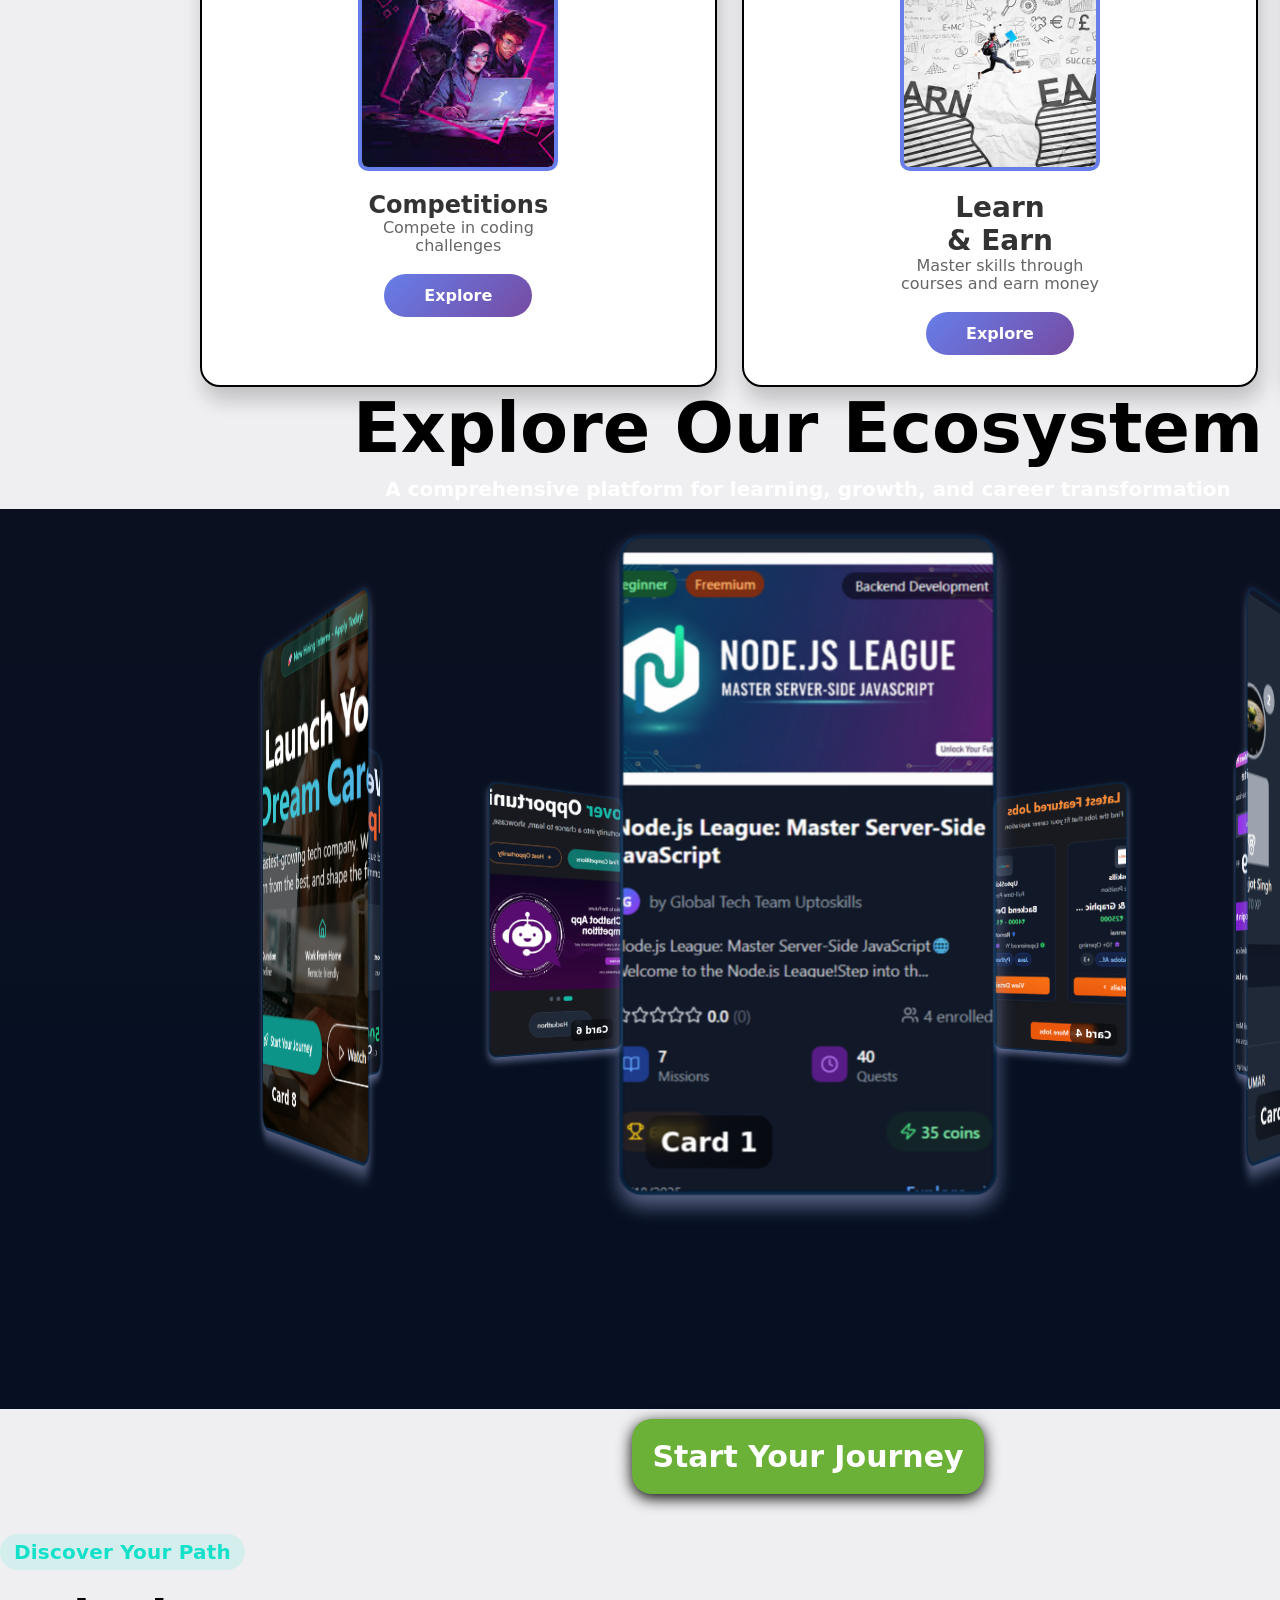
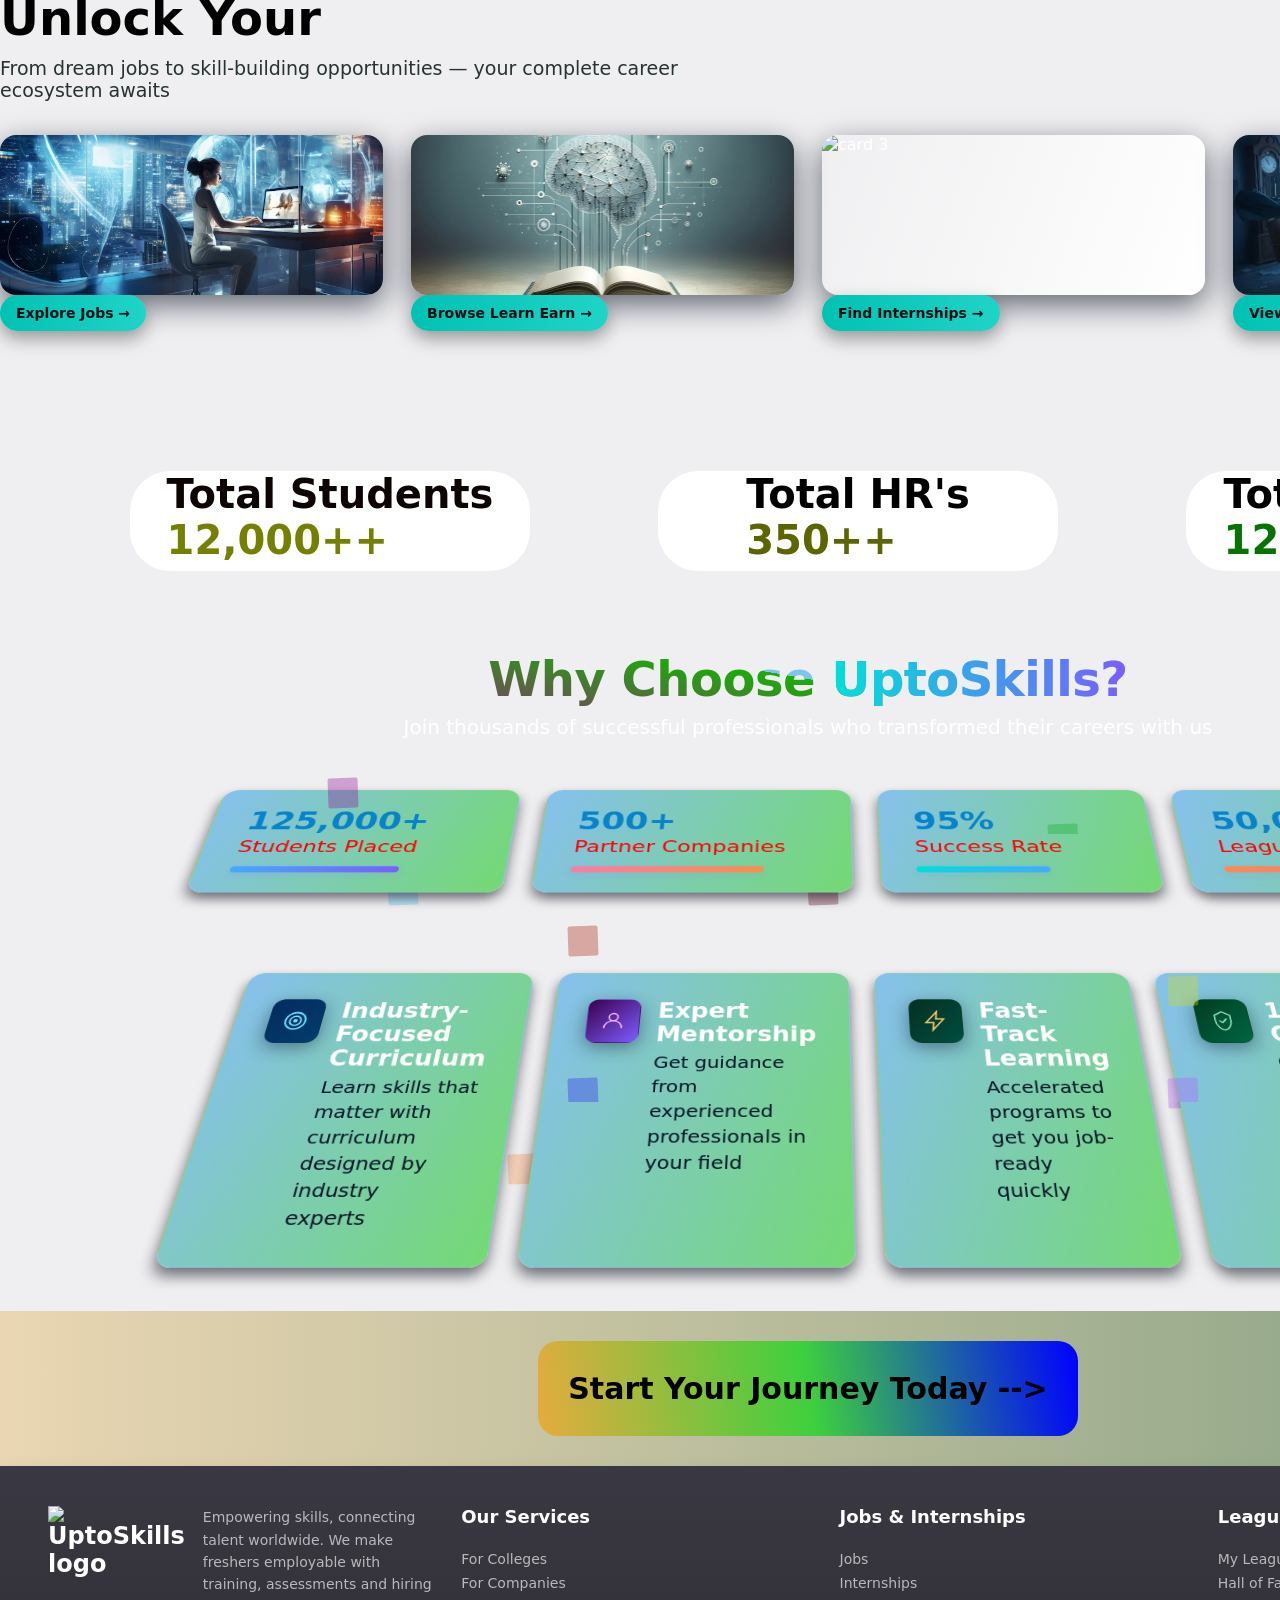
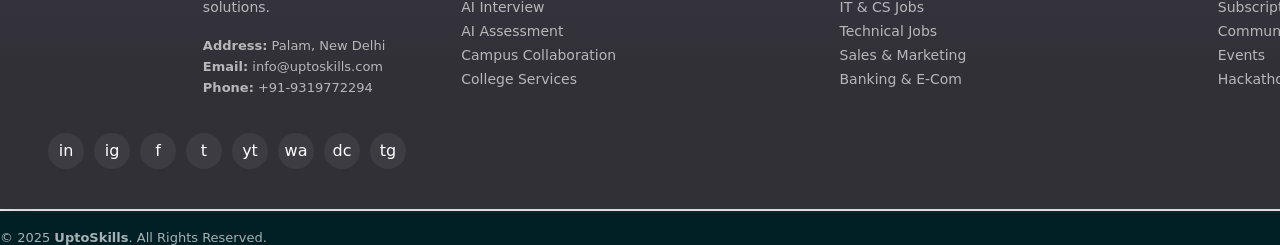
==== commit 0447c44a: "nnn" ====
--- a/index.html
+++ b/index.html
@@ -508,14 +508,7 @@
       </ul>
     </div>
 
-    <!-- Column 5: Subscribe & socials -->
-    <div class="col subscribe">
-      <h4>Stay Connected</h4>
-      <p>Subscribe for updates on opportunities and events.</p>
-      <div class="form" aria-label="subscribe form">
-        <input type="email" placeholder="Enter your email" />
-        <button aria-label="subscribe">→</button>
-      </div>
+    
 
       <div class="socials" aria-hidden="false">
         <!-- simple text icons used as placeholders -->
--- a/main.css
+++ b/main.css
@@ -66,6 +66,7 @@
 /* Navigation */
 .navbar {
     display: flex;
+    width: 100%;
     justify-content: space-between;
     align-items: center;
     padding: 17px ;
@@ -83,7 +84,7 @@
 .navgrid{
   display: grid;
   grid-template-columns: repeat(3,1fr);
-  gap: 100px;
+  gap: 300px;
   right: 0px;
 }
 
@@ -1099,17 +1100,19 @@
 }
 /* container 7 */
 .footer-wrap{
-    margin: 0 auto;
+  width: 100%;
+    margin: 0;
     background: linear-gradient(180deg, rgba(58,57,67,1) 0%, rgba(49,48,55,1) 60%);
     border-radius: var(--radius);
     padding:40px 48px;
     box-shadow: 0 8px 20px rgba(17,17,20,0.12);
+    border-radius: 0px;
   }
 
   /* Grid layout for desktop */
   .footer-grid{
     display: grid;
-    grid-template-columns: 1.1fr 1fr 1fr 1fr 1fr;
+    grid-template-columns: 1.1fr 1fr 1fr 1fr ;
     gap: var(--gap);
     align-items: start;
   }
@@ -1206,7 +1209,7 @@
 
   /* bottom tiny bar */
   .footer-bottom{
-    margin-top:26px;
+    margin-top:2px;
     border-top:1px solid rgba(255,255,255,0.04);
     padding-top:18px;
     display:flex;
@@ -1214,6 +1217,7 @@
     align-items:center;
     color:var(--muted);
     font-size:13px;
+    background: #012026;
   }
   .footer-bottom .links{display:flex;gap:14px}
 
@@ -1272,7 +1276,7 @@
     overflow-x: hidden;
   }
   .navgrid{
-    gap: 1px;
+    gap: 10px;
   }
 
   /* NAVBAR */
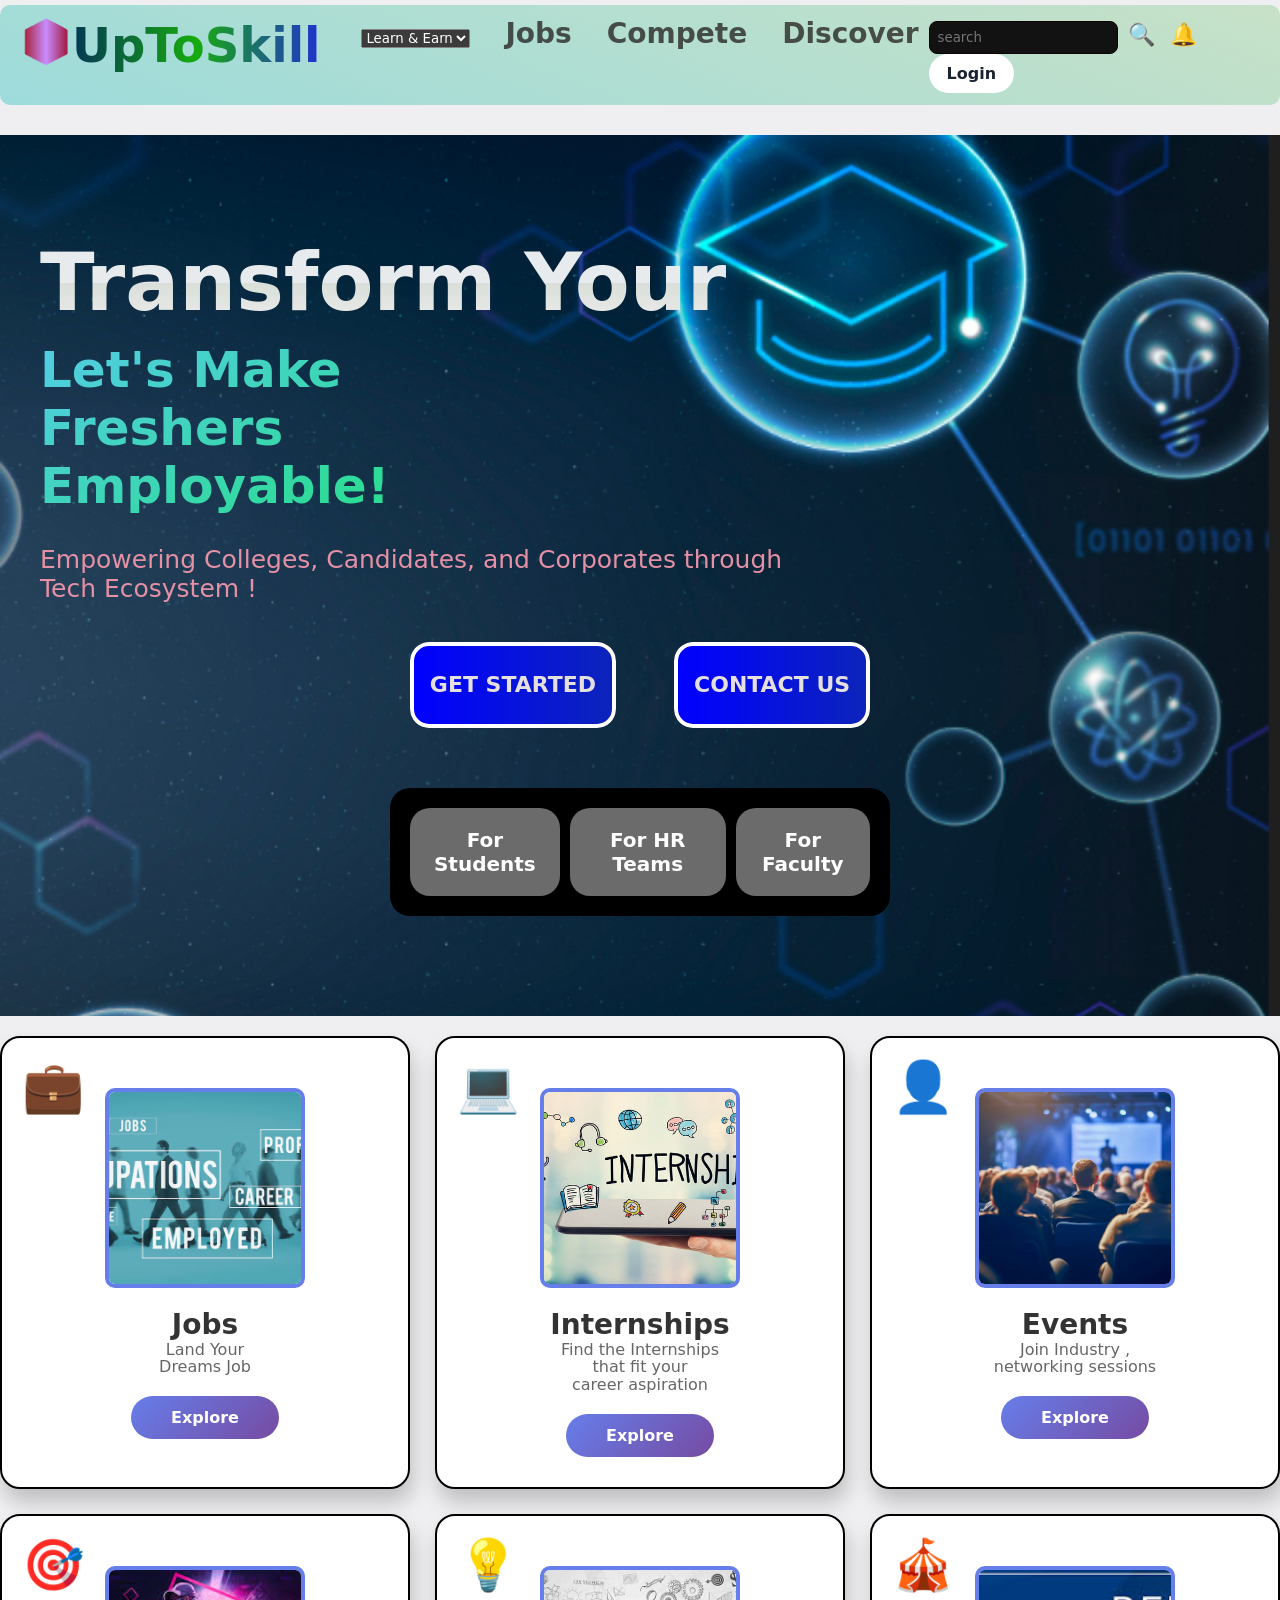
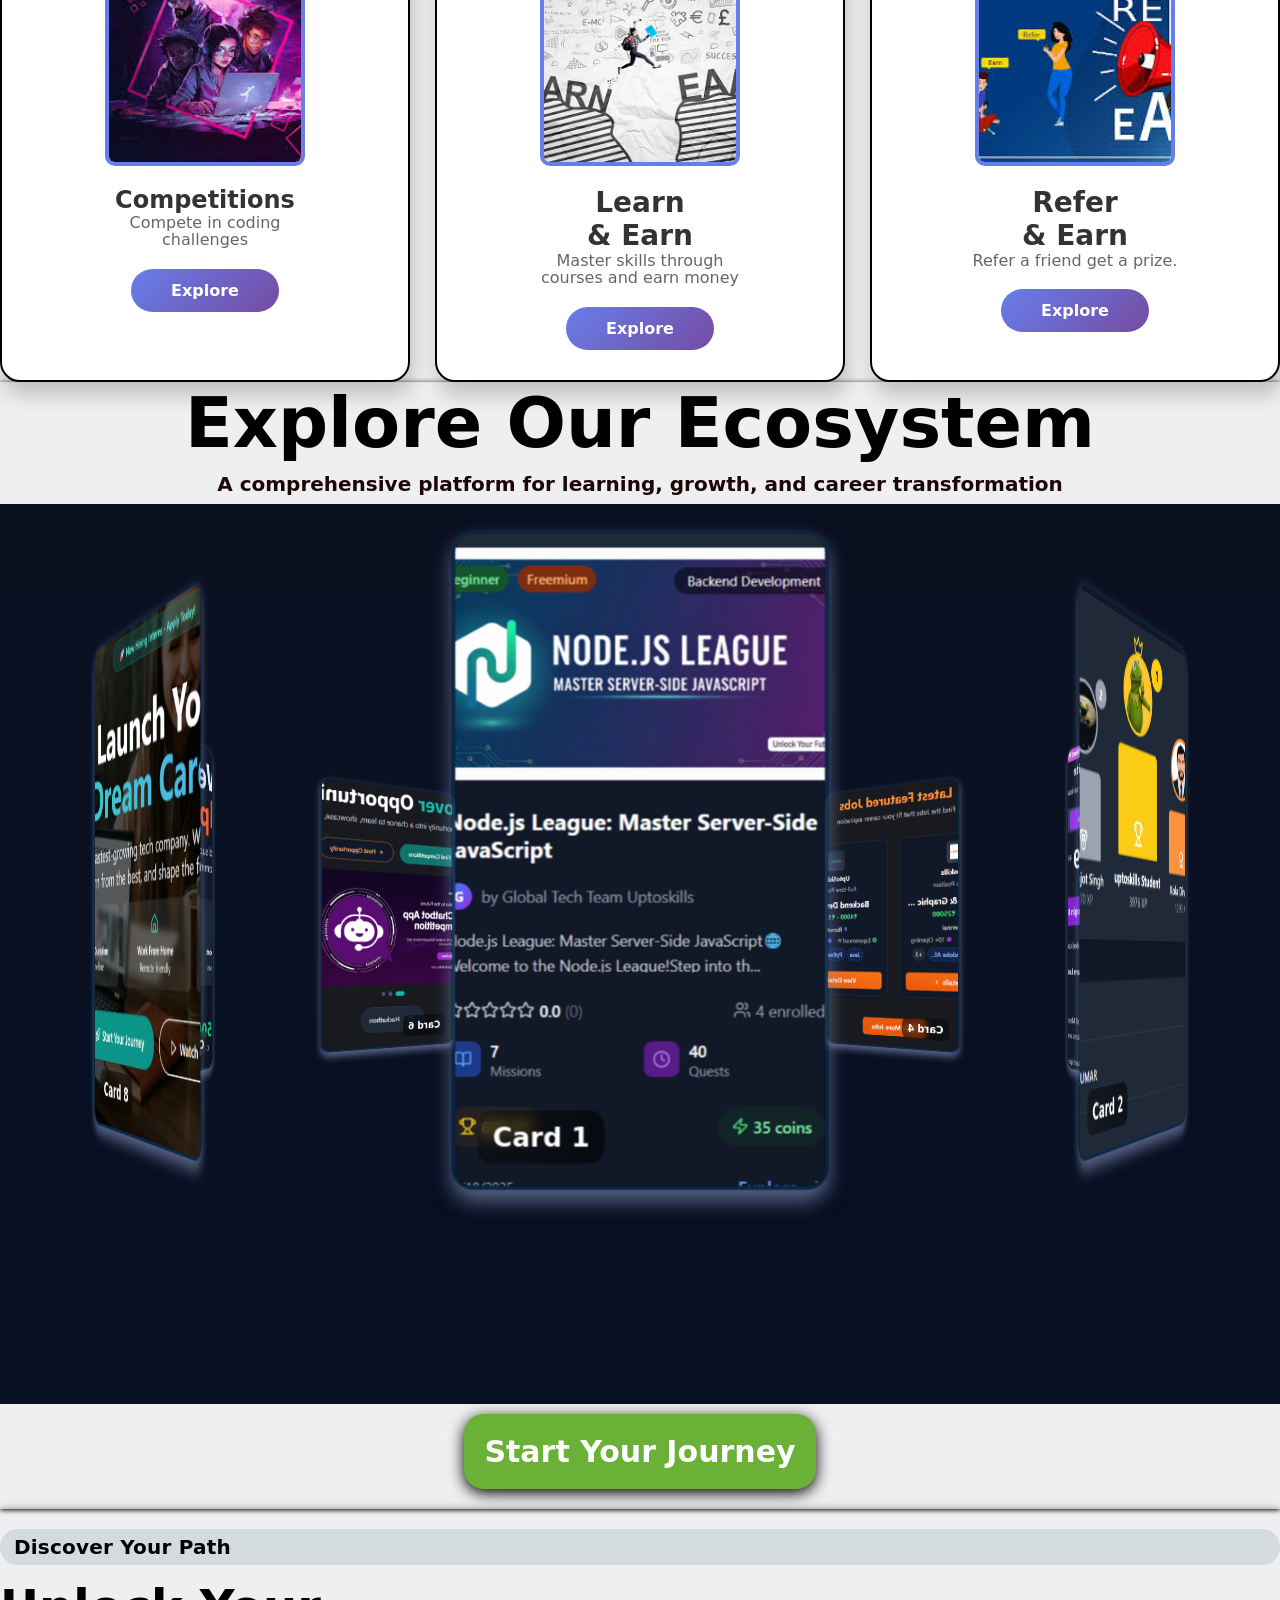
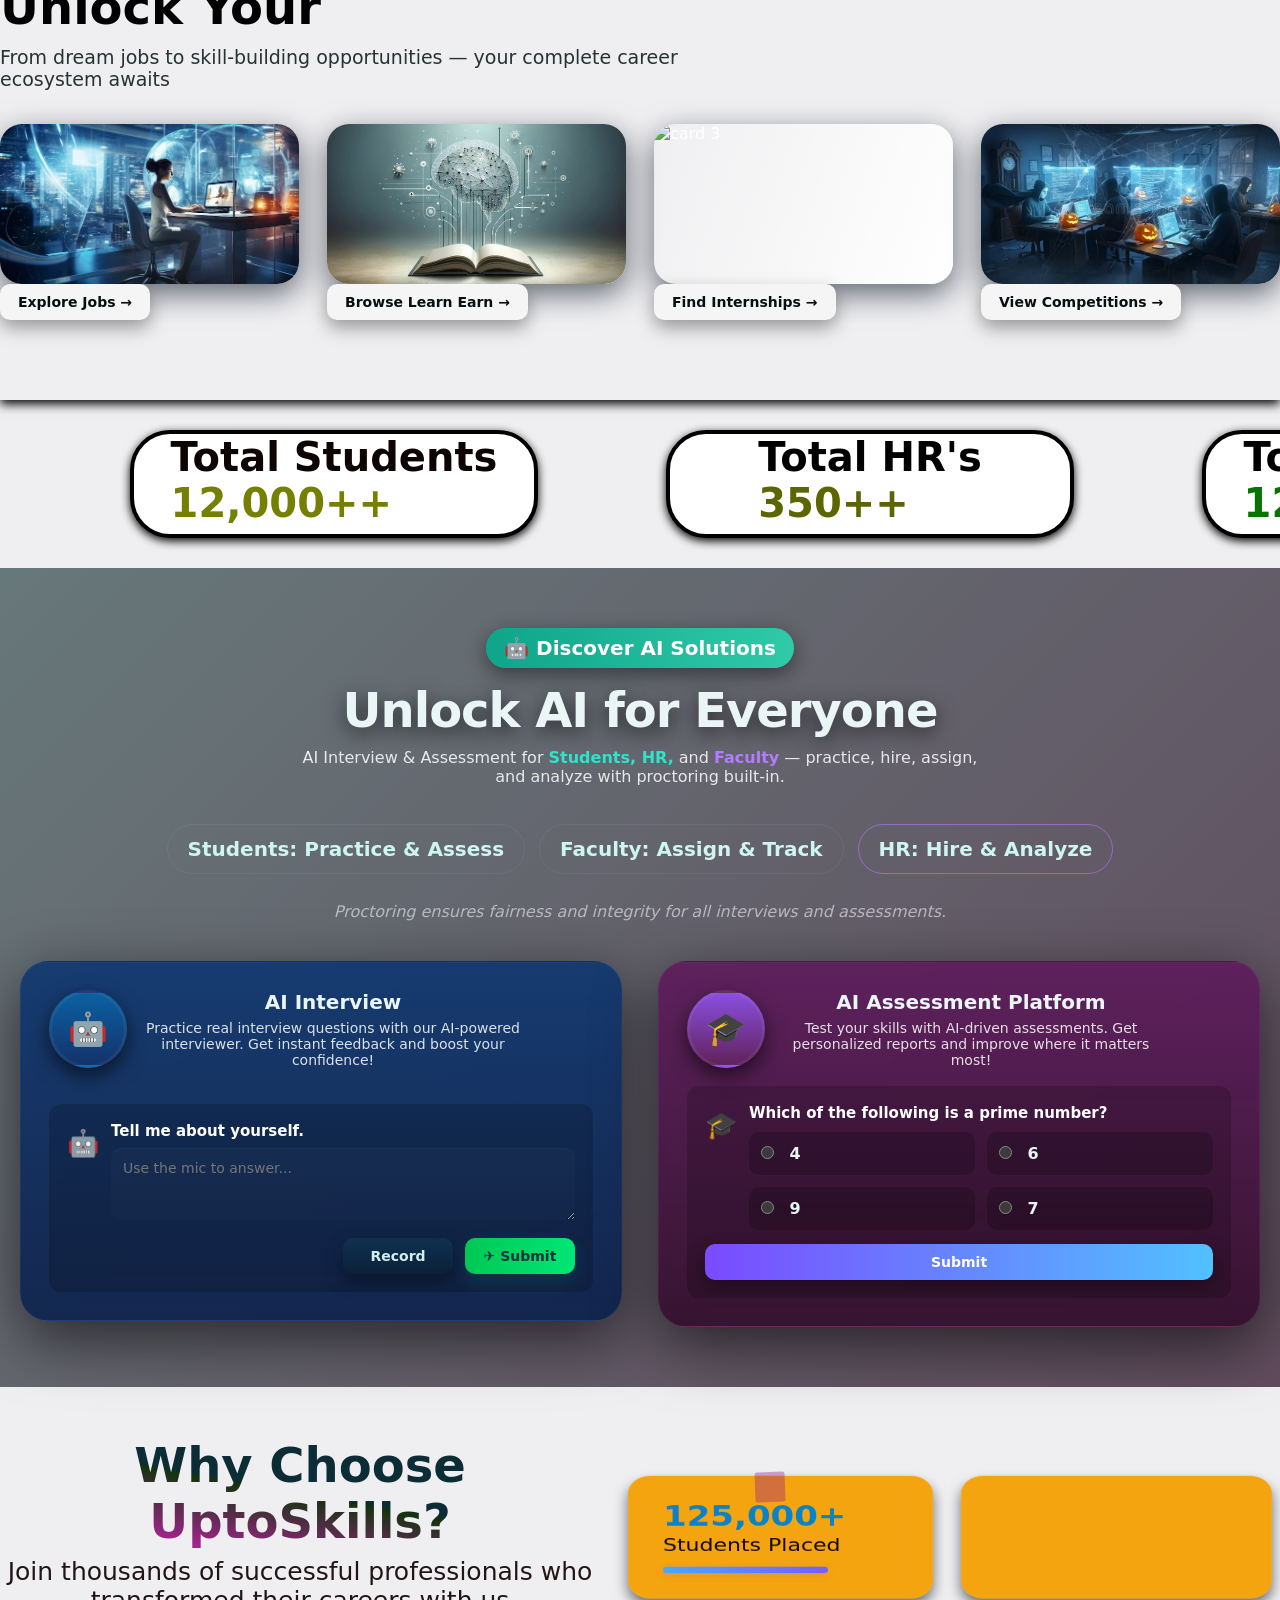
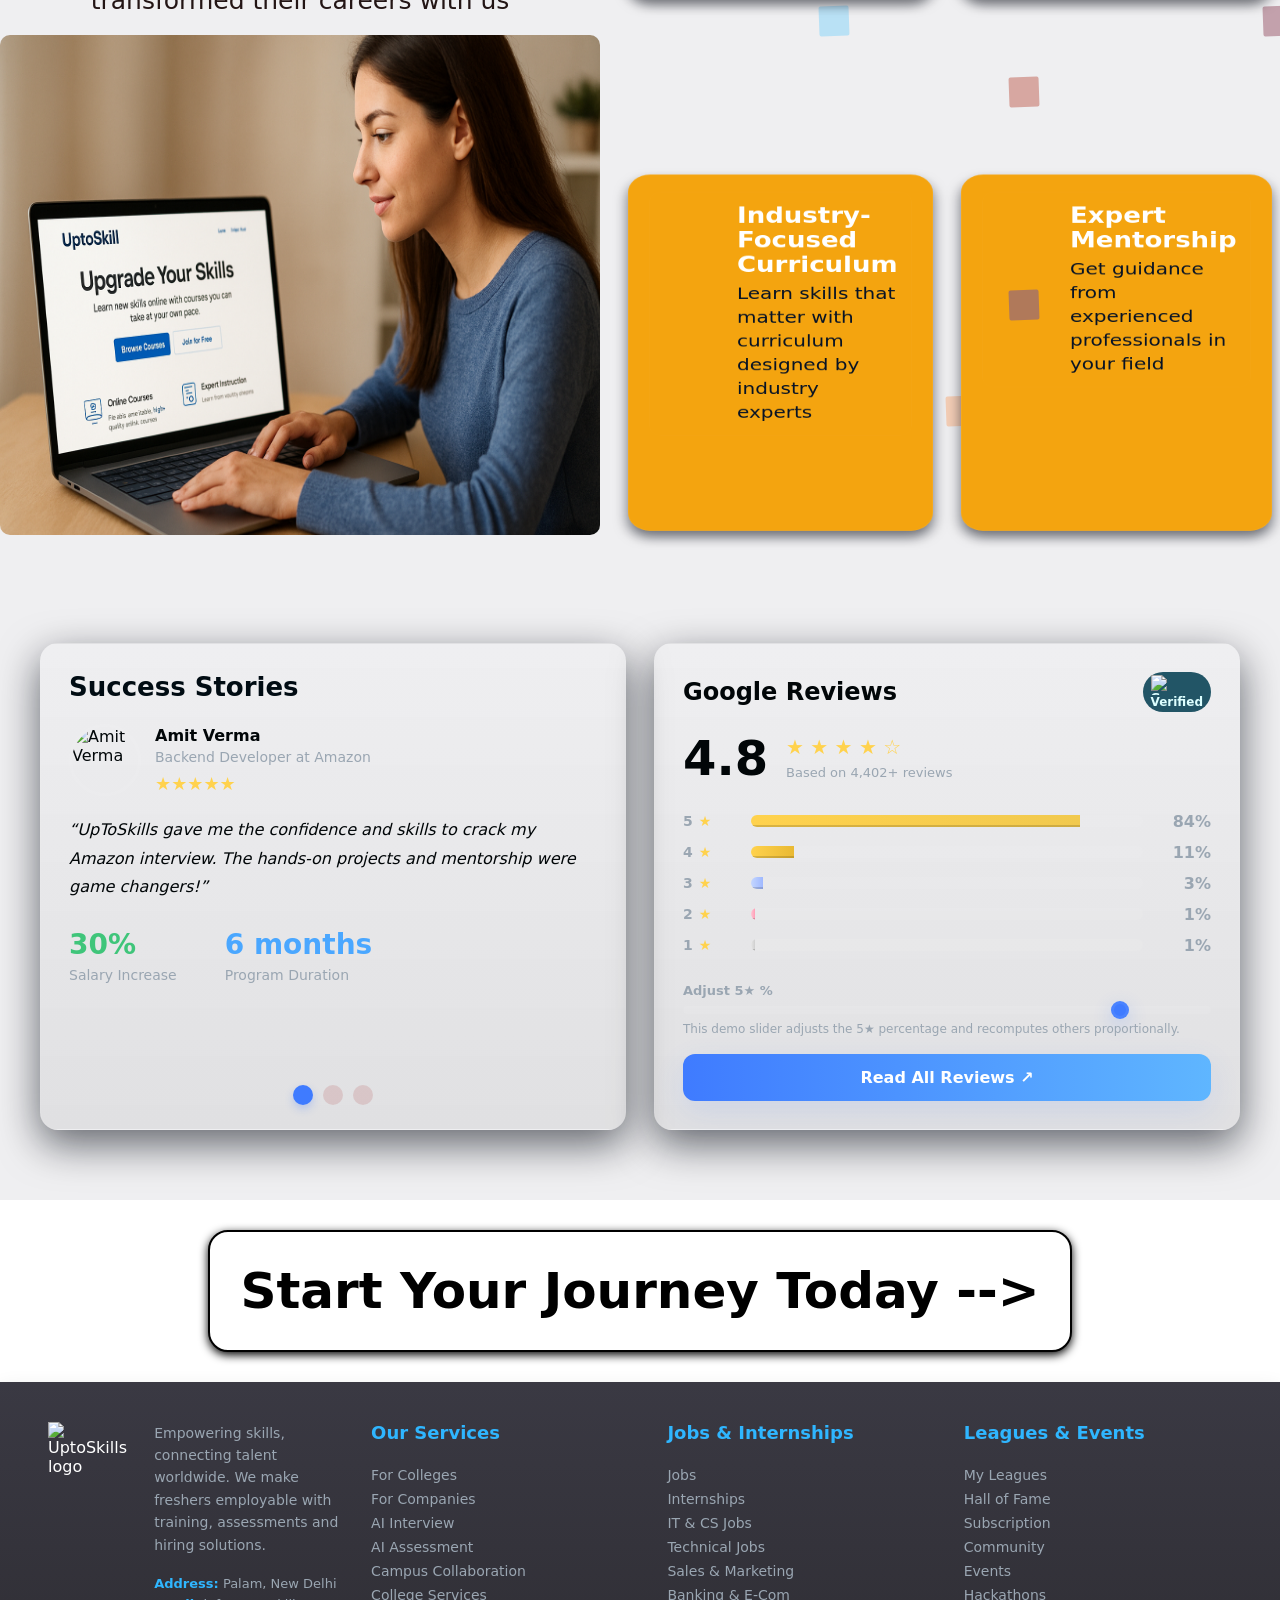
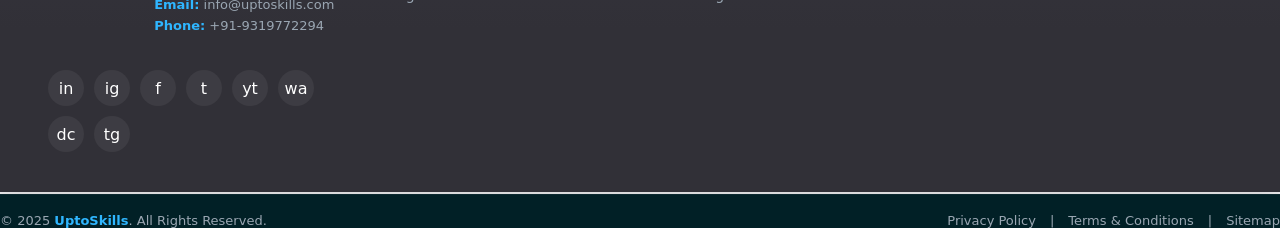
==== commit 21ba8312: "pushs" ====
--- a/index.html
+++ b/index.html
@@ -155,7 +155,7 @@
         <div class="container2">
           <h2 class="c2-h2">Explore Our Ecosystem
 </h2>
-<h3 class="c2-h3" style="color: white;">A comprehensive platform for learning, growth, and career transformation
+<h3 class="c2-h3" style="color: rgb(27, 7, 7);">A comprehensive platform for learning, growth, and career transformation
 
 </h3>
           <div class="wrapper">
@@ -264,6 +264,7 @@
     </div>
     </div>
 
+    
     <div class="box1">
        <div class="container5">
         <div class="cards5">
@@ -290,6 +291,91 @@
     </div>
     </div>
 
+   <!--ai section-->
+
+     <div class="box1">
+      <div class="heroai">
+    <div class="heroai-inner containerai">
+      <div class="top-badges">
+        <button class="pill small">🤖 Discover AI Solutions</button>
+      </div>
+
+      <h1 class="headline">
+        Unlock AI for Everyone
+      </h1>
+
+      <p class="subhead">
+        AI Interview &amp; Assessment for <span class="accent">Students, HR,</span> and <span class="accent2">Faculty</span> — practice, hire, assign,<br/>and analyze with proctoring built-in.
+      </p>
+
+      <div class="cta-row">
+        <button class="pill outline">Students: Practice &amp; Assess</button>
+        <button class="pill outline">Faculty: Assign &amp; Track</button>
+        <button class="pill outline purple">HR: Hire &amp; Analyze</button>
+      </div>
+
+      <p class="muted-note">Proctoring ensures fairness and integrity for all interviews and assessments.</p>
+
+      <section class="cardsai">
+        <!-- Left card -->
+        <article class="cardai left">
+          <div class="cardai-head">
+            <div class="icon-circle blue">🤖</div>
+            <div>
+              <h3>AI Interview</h3>
+              <p class="card-desc">Practice real interview questions with our AI-powered interviewer. Get instant feedback and boost your confidence!</p>
+            </div>
+          </div>
+
+          <div class="card-body">
+            <div class="question">
+              <div class="q-icon">🤖</div>
+              <div class="q-text">
+                <strong>Tell me about yourself.</strong>
+                <textarea placeholder="Use the mic to answer..." rows="3"></textarea>
+              </div>
+            </div>
+
+            <div class="card-actions">
+              <button class="btn ghost">Record</button>
+              <button class="btn success">✈ Submit</button>
+            </div>
+          </div>
+        </article>
+
+        <!-- Right card -->
+        <article class="cardai right">
+          <div class="cardai-head">
+            <div class="icon-circle purple">🎓</div>
+            <div>
+              <h3>AI Assessment Platform</h3>
+              <p class="card-desc">Test your skills with AI-driven assessments. Get personalized reports and improve where it matters most!</p>
+            </div>
+          </div>
+
+          <div class="card-body">
+            <div class="question">
+              <div class="q-icon">🎓</div>
+              <div class="q-text">
+                <strong>Which of the following is a prime number?</strong>
+                <div class="choices">
+                  <label><input type="radio" name="prime" /> 4</label>
+                  <label><input type="radio" name="prime" /> 6</label>
+                  <label><input type="radio" name="prime" /> 9</label>
+                  <label><input type="radio" name="prime" /> 7</label>
+                </div>
+              </div>
+            </div>
+
+            <div class="card-actions fullwidth">
+              <button class="btn gradient full">Submit</button>
+            </div>
+          </div>
+        </article>
+      </section>
+    </div>
+  </div>
+     </div>
 
     <div class="box1">
 
@@ -297,8 +383,9 @@
 
             <div class="wrap">
     <header>
-      <h1 class="c6">Why Choose <span style="color:transparent;background:linear-gradient(90deg,var(--accent2),var(--accent1)); -webkit-background-clip:text; background-clip:text;">UptoSkills?</span></h1>
-      <p style="color: white; font-size:20px;" >Join thousands of successful professionals who transformed their careers with us</p>
+      <h1 class="c6">Why Choose <span>UptoSkills?</span></h1>
+      <p style="color: rgb(35, 21, 21); font-size:25px;" >Join thousands of successful professionals who transformed their careers with us</p>
+      <img src="choose.png" alt="" class="choose">
     </header>
 
     <div class="grid6">
@@ -322,7 +409,7 @@
             <div>
               <div class="stat">500+</div>
               <div class="stat-sub">Partner Companies</div>
-              <div class="accent" style="background:linear-gradient(90deg,#ff7ba7,#ff8c4b)"></div>
+              <div class="accent" style="background:linear-gradient(90deg,#15118a,#ff8c4b)"></div>
             </div>
           </div>
         </div>
@@ -334,7 +421,7 @@
             <div>
               <div class="stat">95%</div>
               <div class="stat-sub">Success Rate</div>
-              <div class="accent" style="background:linear-gradient(90deg,#00e0d8,#4aa8ff)"></div>
+              <div class="accent" style="background:linear-gradient(90deg,#0a35f3,#4aa8ff)"></div>
             </div>
           </div>
         </div>
@@ -346,7 +433,7 @@
             <div>
               <div class="stat">50,000+</div>
               <div class="stat-sub">Leagues Completed</div>
-              <div class="accent" style="background:linear-gradient(90deg,#ff8c4b,#ff6b9f)"></div>
+              <div class="accent" style="background:linear-gradient(90deg,#0615e5,#ff6b9f)"></div>
             </div>
           </div>
         </div>
@@ -442,8 +529,115 @@
   </div>
         </div>
     </div>
+
+
+
     <div class="box1">
       <div class="container7">
+        <div class="page">
+    <div class="wrap">
+
+      <!-- Left card: Success Story -->
+      <section class="card7 card7-left">
+        <h2 class="card7-title">Success Stories</h2>
+
+        <div class="testimonial">
+          <img class="avatar7" src="https://i.pravatar.cc/96?img=12" alt="Amit Verma" />
+          <div class="author">
+            <strong class="name">Amit Verma</strong>
+            <div class="role">Backend Developer at Amazon</div>
+            <div class="stars">
+              <span class="star">★</span><span class="star">★</span><span class="star">★</span><span class="star">★</span><span class="star">★</span>
+            </div>
+          </div>
+        </div>
+
+        <blockquote class="quote">
+          “UpToSkills gave me the confidence and skills to crack my Amazon interview.
+          The hands-on projects and mentorship were game changers!”
+        </blockquote>
+
+        <div class="kpis">
+          <div class="kpi">
+            <div class="kpi-big green">30%</div>
+            <div class="kpi-sub">Salary Increase</div>
+          </div>
+          <div class="kpi">
+            <div class="kpi-big blue">6 months</div>
+            <div class="kpi-sub">Program Duration</div>
+          </div>
+        </div>
+
+        <div class="dots7">
+          <span class="dot7 active"></span>
+          <span class="dot7"></span>
+          <span class="dot7"></span>
+        </div>
+      </section>
+
+      <!-- Right card: Google Reviews with interactive slider -->
+      <section class="card7 card7-right">
+        <div class="card7-header">
+          <h2 class="card-title">Google Reviews</h2>
+          <div class="badge"> <img src="https://upload.wikimedia.org/wikipedia/commons/5/53/Google_%22G%22_Logo.svg" alt="G" /> Verified</div>
+        </div>
+
+        <div class="rating-area">
+          <div class="big-score">4.8</div>
+          <div class="star-row">
+            <span class="big-stars">★ ★ ★ ★ ☆</span>
+            <div class="sub">Based on 4,402+ reviews</div>
+          </div>
+        </div>
+
+        <div class="distribution">
+          <!-- each row contains label, bar track, and percent -->
+          <div class="row">
+            <div class="label">5 <span class="small-star">★</span></div>
+            <div class="bar-track"><div class="bar fill fill-5" style="width:84%"></div></div>
+            <div class="percent" data-for="5">84%</div>
+          </div>
+
+          <div class="row">
+            <div class="label">4 <span class="small-star">★</span></div>
+            <div class="bar-track"><div class="bar fill fill-4" style="width:11%"></div></div>
+            <div class="percent" data-for="4">11%</div>
+          </div>
+
+          <div class="row">
+            <div class="label">3 <span class="small-star">★</span></div>
+            <div class="bar-track"><div class="bar fill fill-3" style="width:3%"></div></div>
+            <div class="percent" data-for="3">3%</div>
+          </div>
+
+          <div class="row">
+            <div class="label">2 <span class="small-star">★</span></div>
+            <div class="bar-track"><div class="bar fill fill-2" style="width:1%"></div></div>
+            <div class="percent" data-for="2">1%</div>
+          </div>
+
+          <div class="row">
+            <div class="label">1 <span class="small-star">★</span></div>
+            <div class="bar-track"><div class="bar fill fill-1" style="width:1%"></div></div>
+            <div class="percent" data-for="1">1%</div>
+          </div>
+        </div>
+
+        <!-- Slider area that controls the 5-star percentage for demo -->
+        <div class="slider7-wrap">
+          <label for="fiveRange">Adjust 5★ %</label>
+          <input id="fiveRange" type="range" min="0" max="100" value="84" />
+          <div class="slider7-note">This demo slider adjusts the 5★ percentage and recomputes others proportionally.</div>
+        </div>
+
+        <a class="btn-read" href="#" role="button">Read All Reviews ↗</a>
+      </section>
+
+    </div>
+        </div>
+      </div> <!-- wrap -->
+       <div class="box1">
+        <div class="container8">
         <button class="start"> Start Your Journey Today --></button>
       </div>
     </div>
@@ -537,6 +731,8 @@
   </div>
 </div>
 
+    </div>
+    
     </div>
 
 </div><!-- grid end -->
@@ -646,6 +842,71 @@
     sliderWrapper.addEventListener('touchend', () => {
         if (isMobileView()) startAutoSlide();
     });
+
+    // sucess
+
+     (function () {
+      const slider = document.getElementById('fiveRange');
+      const fill5 = document.querySelector('.fill-5');
+      const perc5 = document.querySelector('.percent[data-for="5"]');
+
+      // other fills/percent elements
+      const fills = {
+        5: fill5,
+        4: document.querySelector('.fill-4'),
+        3: document.querySelector('.fill-3'),
+        2: document.querySelector('.fill-2'),
+        1: document.querySelector('.fill-1'),
+      };
+      const percs = {
+        5: document.querySelector('.percent[data-for="5"]'),
+        4: document.querySelector('.percent[data-for="4"]'),
+        3: document.querySelector('.percent[data-for="3"]'),
+        2: document.querySelector('.percent[data-for="2"]'),
+        1: document.querySelector('.percent[data-for="1"]'),
+      };
+
+      // Starting distribution (baseline)
+      const baseline = {5:84, 4:11, 3:3, 2:1, 1:1};
+
+      function redistribute(new5) {
+        // keep baseline ratios of remaining ratings (4..1)
+        const remainingTotal = baseline[4] + baseline[3] + baseline[2] + baseline[1];
+        const remainingAvailable = Math.max(0, 100 - new5);
+        const factor = remainingAvailable / remainingTotal;
+
+        const newDist = {
+          5: Math.round(new5),
+          4: Math.round(baseline[4] * factor),
+          3: Math.round(baseline[3] * factor),
+          2: Math.round(baseline[2] * factor),
+          1: Math.round(baseline[1] * factor),
+        };
+
+        // Fix rounding so total is 100 (adjust 1-star)
+        const total = newDist[5] + newDist[4] + newDist[3] + newDist[2] + newDist[1];
+        const diff = 100 - total;
+        if (diff !== 0) newDist[1] = Math.max(0, newDist[1] + diff);
+
+        // apply
+        for (const k of [5,4,3,2,1]) {
+          fills[k].style.width = newDist[k] + '%';
+          percs[k].textContent = newDist[k] + '%';
+        }
+
+        // update overall displayed score roughly (simple weighted average)
+        const weighted = (5*newDist[5] + 4*newDist[4] + 3*newDist[3] + 2*newDist[2] + 1*newDist[1]) / 100;
+        document.querySelector('.big-score').textContent = weighted.toFixed(1);
+      }
+
+      // initial apply
+      redistribute(parseInt(slider.value, 10));
+
+      slider.addEventListener('input', (e) => {
+        const v = parseInt(e.target.value, 10);
+        redistribute(v);
+      });
+    })();
 </script>
 
 </body>
--- a/main.css
+++ b/main.css
@@ -40,214 +40,288 @@
     background: rgb(239, 239, 241);
 }
 
-.container {
-    display: grid;
-    
-    margin: 0;
-    padding: 0px;
-    position: relative;
-   
-}
-.grid {
-    display:grid;
-    grid-template-columns: 1fr;
-    gap:5px;
-
-  }
-.box1{
-    display: grid;
-    grid-template-columns: 1fr;
-    grid-template-rows: auto;
-    gap: 0px;
-    margin: 0px;
-    width: 100%;
-}
-
 /* Navigation */
+/* --- Base Navbar Styles --- */
 .navbar {
-    display: flex;
-    width: 100%;
-    justify-content: space-between;
-    align-items: center;
-    padding: 17px ;
-    margin-bottom: 30px;
-    background:linear-gradient(20deg,rgb(157, 219, 219),rgb(148, 237, 148));
-
-    color: black;
-    border-radius: 10px;
-    margin-top: 5px;
-    position:sticky;
-    z-index: 100000;
-    top: 0;
-    padding: 1px;
+  display:flex;
+  justify-content: space-between;
+  align-items: center;
+  padding: 12px 20px;
+  margin: 5px 0 30px;
+  background: linear-gradient(20deg, rgb(157, 219, 219), rgb(199, 225, 199));
+  color: black;
+  border-radius: 10px;
+  position: sticky;
+  top: 0;
+  z-index: 1000;
+  box-sizing: border-box;
 }
 .navgrid{
+  width: 100%;
   display: grid;
-  grid-template-columns: repeat(3,1fr);
-  gap: 300px;
-  right: 0px;
-}
-
-.logo {
-    display: flex;
-    gap: 10px;
-    font-size: 24px;
-    font-weight: bold;
+  grid-template-columns: 1fr 1fr 1fr;
+  gap: 10px;
+  position: relative;
+}
+.logo{
+  display: flex;
 }
 
 .logo-icon {
-    font-size: 40px;
-    background: linear-gradient(90deg,#a3080f 0%, #c98cff 50%, #990219 100%);
-    background-clip: text;
-    -webkit-text-fill-color: transparent;
-}
-
+  font-size: 42px;
+  background: linear-gradient(90deg, #a3080f 0%, #c98cff 50%, #990219 100%);
+  background-clip: text;
+  -webkit-text-fill-color: transparent;
+}
+
+.logo-text {
+  font-size: 48px;
+  font-weight: bold;
+  background: linear-gradient(90deg, #033755 0%, #17ab0f 50%, #2130d0 100%);
+  background-clip: text;
+  -webkit-text-fill-color: transparent;
+}
+
+/* --- Nav Links --- */
 .nav-links {
-    display: flex;
-    gap: 30px;
-    list-style: none;
-    font-size: 20px;
-    font-weight: 600;
-    cursor: pointer;
-    
-}
-.logo-text{
-  font-size: 60px;
-    background: linear-gradient(90deg,#0883ca 0%, #17ab0f 50%, #2130d0 100%);
-    background-clip: text;
-    -webkit-text-fill-color: transparent;
-    transition: all 2s ease-in;
-  
+  display: flex;
+  gap: 35px;
+  list-style: none;
+  font-size: 28px;
+  font-weight: 700;
+  padding: 0;
 }
 
 .nav-links a {
-    color: rgba(28, 16, 16, 0.7);
-    text-decoration: none;
-    transition: color 0.3s;
-    margin-left: 10px;
-    font-size: 28px;
+  color: rgba(21, 14, 14, 0.7);
+  text-decoration: none;
+  transition: color 0.3s ease;
 }
 
 .nav-links a:hover,
 .nav-links a.active {
-    color: rgb(25, 3, 3);
-}
-
+  color: rgb(25, 3, 3);
+}
+
+/* --- Action Buttons --- */
 .nav-actions {
-    display: flex;
-    gap: 15px;
-    align-items: center;
-    margin-right: 20px;
-    position: relative;
-}
-
+  justify-items: flex-end;
+  align-items: end;
+  gap: 30px;
+}
+
+.icon-btn,
 .icon-btn1 {
-    background: transparent;
-    border: none;
-    color: white;
-    font-size: 35px;
-    cursor: pointer;
-    padding: 9px;
-    
-}
-.search{
-  display: block;
-  border-radius: 10px;
-  padding: 14px;
-}
-.search:hover{
+  background: transparent;
+  border: none;
+  color: black;
+  font-size: 22px;
+  cursor: pointer;
+  padding: 5px;
+}
+
+.search {
+  border-radius: 8px;
+  padding: 8px;
+  border: 1px solid #0f0303;
+}
+
+.search:hover {
   background: red;
   color: white;
 }
-.icon-btn {
-    background: transparent;
-    border: none;
-    color: white;
-    font-size: 25px;
-    cursor: pointer;
-    padding: 8px;
-}
 
 .btn-primary {
-    background: white;
-    color: #1a2332;
-    border: none;
-    padding: 20px 34px;
-    border-radius: 25px;
-    font-weight: 600;
-    font-size: 25px;
-    cursor: pointer;
-    transition: transform 0.2s;
-
+  background: white;
+  color: #1a2332;
+  border: none;
+  padding: 10px 18px;
+  border-radius: 20px;
+  font-weight: 600;
+  font-size: 16px;
+  cursor: pointer;
+  transition: all 0.2s ease;
 }
 
 .btn-primary:hover {
-    transform: scale(1.05);
-}
+  transform: scale(1.05);
+}
+
+/* --- Hamburger Menu (for mobile) --- */
+.menu-toggle {
+  display: none;
+  font-size: 30px;
+  cursor: pointer;
+  background: none;
+  border: none;
+  color: black;
+}
+
+/* --- Responsive Design --- */
+@media (max-width: 768px) {
+  .navbar {
+    flex-wrap: wrap;
+    justify-content: space-between;
+  }
+
+  .nav-links {
+    display: none;
+    flex-direction: column;
+    width: 100%;
+    background: linear-gradient(20deg, rgb(157, 219, 219), rgb(148, 237, 148));
+    border-radius: 10px;
+    text-align: center;
+    padding: 10px 0;
+    margin-top: 8px;
+  }
+
+  .nav-links.show {
+    display: flex;
+  }
+
+  .menu-toggle {
+    display: block;
+  }
+
+  .search {
+    display: none;
+  }
+
+  .btn-primary {
+    padding: 8px 14px;
+    font-size: 14px;
+  }
+}
+
+@media (max-width: 480px) {
+  .navbar{
+    z-index: 100000;
+  }
+  .logo-text {
+    font-size: 32px;
+  }
+
+  .nav-links a {
+    font-size: 16px;
+  }
+  .nav-actions{
+    display: grid;
+    grid-template-columns: 1fr 1fr 1fr;
+    gap: 1px;
+  }
+
+  .btn-primary {
+    font-size: 12px;
+    padding: 6px 15px;
+  }
+}
+
+
 
 /* Main Content */
+/* Main Content */
+.container {
+  width: 100%;
+  max-width: 100vw;
+  margin: 0;
+  padding: 0;
+  overflow-x: hidden;
+  display: flex;
+  justify-content: center;
+  align-items: center;
+}
+
 .main-content {
-    display: grid;
-    grid-template-columns: 1fr 400px;
-    gap: 40px;
+  width: 100%;
+  background-image: url("background.png");
+  background-size: cover;
+  padding: 60px 0;
+  display: flex;
+  align-items: start;
+  justify-content: start;
+}
+
+/* --- HERO SECTION (Desktop Aligned) --- */
+.hero-section {
+  width: 100%;
+  text-align: start;
+  padding: 40px 20px;
+  margin: 0 auto;
+}
+
+.hero-title-c1 {
+  font-size: 80px;
+  font-weight: 700;
+  line-height: 1.2;
+  background: linear-gradient(180deg, #e8ebed 50%, #d9dfd8 50%, #f1eef1 100%);
+  background-clip: text;
+  -webkit-text-fill-color: transparent;
+  margin-bottom: 10px;
+}
+
+.hero-subtitle {
+  font-size: 50px;
+  font-weight: 600;
+  background: linear-gradient(150deg, #53cce4 0%, #23e081 50%, #3f0202 100%);
+  background-clip: text;
+  -webkit-text-fill-color: transparent;
+  margin-bottom: 30px;
+}
+
+@media (min-width: 768px) {
+  .main-content {
+    width: 100%;
+    margin-left: 0;
+    margin-right: 0;
+    padding-left: 0;
+    padding-right: 0;
+  }
+
+  .hero-section {
     position: relative;
-    background-image:url("background.png");
-    background-size: cover;
-    
-}
-
-/* Hero Section */
-/* Replace your old .hero-section (was position: absolute) */
-.hero-section {
-    position: relative; /* participates in normal flow so parent grows */
-    z-index: 0.5;
-    margin: 40px 20px;  /* keep some breathing space */
-}
-
-/* Keep hero title unchanged; keep subtitle size but no absolute offsets */
-.hero-subtitle {
-    font-size: 70px;
-    margin-bottom: 40px;
-    opacity: 0.9;
-    background: linear-gradient(150deg,#53cce4 0%, #23e081 50%, #3f0202 100%);
-    background-clip: text;
-    -webkit-text-fill-color: transparent;
-    line-height: 1.05;
-    font-weight: 600;
-}
-.hero-title-c1 {
-    font-size: 90px;
-    font-weight: 700;
-    line-height: 1.8;
-    margin-bottom: 10px;
-    background: linear-gradient(180deg,#7dc5ee 50%, #19af06 50%, #a90690 100%);
-    background-clip: text;
-    -webkit-text-fill-color: transparent;
-    transition:all .5s ease;
-
-}
+    width: 100%;
+    max-width: 100%;
+    margin: 40px 0;
+    padding: 0 40px;  /* Add padding inside, not margin outside */
+  }
+}
+
+/* Mobile: Stack vertically and reduce padding */
+@media (max-width: 767px) {
+  .hero-section {
+    margin: 20px 0;
+    padding: 0 15px;
+  }
+
+  .hero-title-c1 {
+    font-size: 36px;
+  }
+
+  .hero-subtitle {
+    font-size: 24px;
+  }
+}
+
 /* Replace the .started block (remove absolute positioning) */
 .started {
-    display: block;
+    display: flex;
+    flex-direction: column;
     justify-content: center;
-    align-items: center;
-    gap: 16px;
-    position: relative;
-    margin: 40px 0 0 400px;
 }
 
 
 .started p{
     font-size: 25px;
     color: #e490a5;
+ 
+}
+.btns-c1{
+    display:flex;
+    gap:18px;
+    cursor: pointer;
     
-}
-.btns-c1{
-    display:grid;
-    grid-template-columns: 1fr 1fr;
-    gap:28px;
-    padding: 20px;
-    cursor: pointer;
+    justify-items: center;
+    justify-content: center;
 
   }
 /* From Uiverse.io by doniaskima */ 
@@ -257,10 +331,9 @@
 .btn-55 :before,
 .btn-55:after,
 .btn-55:before {
-  border: 1 solid;
+  border: 4px solid white;
   box-sizing: border-box;
 }
-
 .btn-55 {
   -webkit-tap-highlight-color: transparent;
   appearance: button;
@@ -272,13 +345,13 @@
   font-size: 100%;
   line-height: 1.5;
   margin: 20px;
-
+  justify-self: center;
   mask-image: -webkit-radial-gradient(#000, #fff);
   padding: 0;
 }
 
 .btn-55:disabled {
-  cursor: default;
+  cursor: pointer;
 }
 
 .btn-55:-moz-focusring {
@@ -290,29 +363,26 @@
   
 }
 
-.btn-55 [hidden] {
-  display: none;
-}
 
 .btn-55 {
-  background: linear-gradient(90deg, blue, red);
-  border-radius: 999px;
-  box-sizing: border-box;
+  background: linear-gradient(90deg, blue, rgb(12, 36, 186));
+  border-radius: 19px;
   font-size: 22px;
-  color: #f5efef;
+  color: #e6dfdf;
   display: block;
   font-weight: 800;
   overflow: hidden;
   padding: 1.4rem 1rem;
   position: relative;
   text-transform: uppercase;
+  box-shadow: 0 2px 10px white;
 }
 
 .btn-55:hover{
-  box-shadow: 0 3px 10px blue;
+  box-shadow: 0 4px 10px white;
 }
 .box {
-    background: linear-gradient(100deg,rgb(64, 224, 171),rgb(212, 126, 126),rgb(35, 212, 141));
+    background: black;
     border-radius: 20px;
     padding: 20px;
     max-width: 500px;
@@ -320,7 +390,7 @@
     align-items: center;
     display: flex;
     gap: 10px;
-    margin: 40px 0 0 400px; 
+    margin: 40px auto 0; 
     position: relative;/* push box below hero content naturally */
     transition: all 2s ease;
 }
@@ -328,13 +398,13 @@
     padding: 20px;
     border-radius: 20px;
     border-style: none;
-    font-weight: 600;
-    font-size: 16px;
+    font-weight: 700;
+    font-size: 20px;
     transition: transform 0.2s;
     cursor: pointer;
 }
 .for_student:hover {
-    background: rgb(227, 229, 221);
+    background:white;
     transform: scale(1.05);
     transition: transform 0.3s, box-shadow 0.3s;
 }
@@ -357,7 +427,6 @@
     max-width: 600px;
     height: auto;         /* auto so it doesn't force fixed height */
     overflow: hidden;
-    
     transform: none;
   right: 20px;
     top: 20px;
@@ -369,12 +438,15 @@
     opacity: 0.9;
     border-radius: 20px;
 }
+
+
+
  .slider-container {
             width: 100%;
             max-width: 1600px;
             overflow: hidden;
             position: relative;
-            margin-left: 200px;
+            margin: 0 auto;
         }
         .slider-wrapper {
             display: flex;
@@ -472,6 +544,7 @@
         @media (min-width: 768px) {
             .slider-container {
                 overflow: visible;
+                margin-top: 20px;
             }
             .slider-wrapper {
                 display: grid;
@@ -521,6 +594,7 @@
 .container2 {
   margin-top: 0px;
   text-align: center;
+  box-shadow: 0 1px 5px black;
 }
 :root{
     /* color-card as RGB triplet (used with rgba(var(--color-card), alpha)) */
@@ -674,18 +748,22 @@
 .hero-inner-container3{
   padding-top: 20px;
   padding-bottom: 80px;
-}
-
+  box-shadow: 0 4px 10px black;
+}
+.hero-inner-container3 span{
+  justify-self: center;
+}
 .pill-c3{
-  display:inline-block;
+  display:flex;
   padding:6px 14px;
   border-radius:999px;
-  background: rgba(19,224,201,0.12);
-  color: var(--teal);
+  background: rgba(9, 73, 66, 0.12);
+  color:#000;
   font-weight:600;
   font-size:20px;
   margin-bottom:18px;
   letter-spacing: .2px;
+  justify-self: center;
   
 }
 
@@ -757,7 +835,7 @@
 
 /* CTA buttons under each card */
 .btn{
-  background: var(--btn-bg);
+  background: whitesmoke;
   color: #070f11;
   padding:10px 16px;
   border-radius: 999px;
@@ -794,10 +872,12 @@
   height: 100px;
   width: 400px;
  box-sizing:content-box;
- color: #012026;
+ color: #02090b;
  margin-left: 100px;
  background:white;
  transition: all 0.3s ease-in; 
+ border: 4px solid black;
+ box-shadow: 0 3px 10px black;
 
 }
 .totals h2{
@@ -823,49 +903,54 @@
     
 }
 .wrap{
-    width: min(1200px, 100%);
+    width:100%;
     margin-top: 30px;
   }
 
   header{
+    
     text-align:center;
     margin-bottom:34px;
   }
   header h1{
     font-size:48px;
-    margin:0;
-    letter-spacing:-0.01em;
-    background: linear-gradient(120deg,pink orange);
-    -webkit-background-clip:text;
-    background-clip:text;
+    letter-spacing:0.0.2em;
+
   }
   .c6{
-     background: linear-gradient(190deg,#7dc5ee 50%, #19af06 50%, #a90690 100%);
+     background: linear-gradient(190deg,#0c2c36 50%, #10340b 10%, #f41ad4 100%);
     background-clip: text;
     -webkit-text-fill-color: transparent;
 
   }
   header p{
-    margin:8px 0 0;
-    color:black;
+    margin:8px 0 0 0;
+    color:rgb(157, 27, 27);
     font-size:20px;
   }
+  .choose{
+    margin-top: 20px;
+    width: 600px;
+    height: 500px;
+    border-radius: 10px;
+  }
   .grid6 {
+    margin-top: 20px;
     display:grid;
     grid-template-columns: repeat(4, 1fr);
     gap:28px;
-    perspective: 1200px; /* increase to make tilt appear deeper */
+     /* increase to make tilt appear deeper */
     transform-style: preserve-3d;
     margin-top:28px;
     
   }
   .card-3d {
     position:relative;
-    background: linear-gradient(110deg, rgb(134, 192, 237),rgb(116, 217, 116));
+    background: rgb(244, 164, 15);
     border-radius: var(--radius);
     border: 1px solid var(--card-border);
     padding:20px;
-    min-height:120px;
+    min-height:150px;
     overflow:visible;
     /* This keeps children in 3d space */
     transform-style: preserve-3d;
@@ -913,7 +998,7 @@
     color: #0883ca;
   }
   .stat-sub {
-    color:red;
+    color:rgb(23, 9, 9);
     font-size:22px;
     margin-top:6px;
   }
@@ -955,7 +1040,10 @@
   }
 
   
-  .stat-card { display:flex; flex-direction:column; justify-content:center; height:140px; }
+  .stat-card { 
+    display:flex; flex-direction:column; justify-content:center; height:140px; 
+  }
+
   .background-deco {
   position: absolute;
   top: 0;
@@ -1084,8 +1172,440 @@
   right: -200px;
 }
 
-.container7{
-  background:linear-gradient(90deg,rgb(234, 214, 178),rgb(131, 160, 131));
+
+
+/* ai section */
+:root{
+  --hero-bg: url("/mnt/data/c007d78b-1119-415f-8bf6-5bec2087d933.png");
+  --bg-1: #071326;
+  --teal: #2be6c9;
+  --accent: #69f0c1;
+  --accent2: #b57bff;
+  --card-blue: rgba(16,42,97,0.95);
+  --card-purple: rgba(88,27,73,0.92);
+  --glass: rgba(255,255,255,0.03);
+  --muted: rgba(255,255,255,0.65);
+  --radius: 22px;
+  --pad: 22px;
+  font-family: "Inter", system-ui, -apple-system, "Segoe UI", Roboto, "Helvetica Neue", Arial;
+}
+
+
+
+/* HERO */
+.heroai{
+  background-image: linear-gradient(135deg, rgba(12,40,43,0.6), rgba(35,6,30,0.7)), var(--hero-bg);
+  background-size: cover;
+  display:flex;
+  flex-direction: row;
+  align-items:center;
+  justify-content:center;
+  color: #eaf6f5;
+  padding: 60px 20px;
+}
+
+.containerai{
+  width:100%;
+  height: 100%;
+  text-align:center;
+}
+
+/* top badges */
+.top-badges{margin-bottom:14px}
+.pill.small{
+  background: linear-gradient(90deg,#0ea58a,#30caa8);
+  border: none;
+  padding:8px 18px;
+  border-radius: 999px;
+  font-weight:600;
+  box-shadow: 0 6px 20px rgba(0,0,0,0.45);
+}
+
+/* headline */
+.headline{
+  font-size:48px;
+  margin: 6px 0 8px;
+  font-weight:800;
+  letter-spacing:-1px;
+  color: linear-gradient(#2eecc9,#b37bff);
+  text-shadow: 0 6px 20px rgba(0,0,0,0.6);
+}
+
+/* subhead */
+.subhead{
+  color: rgba(255,255,255,0.85);
+  max-width:900px;
+  margin: 10px auto 20px;
+  font-size:16px;
+}
+.accent{color:var(--teal); font-weight:700}
+.accent2{color:var(--accent2); font-weight:700}
+
+/* ctas */
+.cta-row{display:inline-flex; gap:14px; margin:18px 0}
+.pill.outline{
+  background:transparent;
+  border: 1.5px solid rgba(255,255,255,0.06);
+  padding:12px 20px;
+  border-radius:999px;
+  color:#cdf7ee;
+  font-weight:700;
+  box-shadow: inset 0 1px 0 rgba(255,255,255,0.02);
+}
+.pill.outline.purple{
+  border-color: rgba(180,120,250,0.6);
+}
+
+/* muted note */
+.muted-note{margin-top:10px; color:rgba(255,255,255,0.55); font-style:italic}
+
+/* cards */
+.cardsai{
+  display:grid;
+  grid-template-columns: 1fr 1fr;
+  gap:36px;
+  align-items:start;
+  margin-top:40px;
+}
+
+/* generic card */
+.cardai{
+  border-radius: calc(var(--radius) + 6px);
+  padding: var(--pad);
+  box-shadow: 0 18px 60px rgba(0,0,0,0.6), inset 0 1px 0 rgba(255,255,255,0.02);
+  backdrop-filter: blur(6px);
+  min-height: 360px;
+  display:flex;
+  flex-direction:column;
+  justify-content:space-between;
+}
+
+/* left / right differentiation */
+.cardai.left{
+  background: linear-gradient(180deg, rgba(18,57,112,0.95), rgba(11,32,75,0.9));
+  border: 1px solid rgba(77,111,185,0.12);
+}
+.cardai.right{
+  background: linear-gradient(180deg, rgba(94,30,93,0.95), rgba(50,13,43,0.9));
+  border: 1px solid rgba(174,88,172,0.12);
+}
+
+/* card header */
+.cardai-head{
+  display:flex;
+  gap:16px;
+  align-items:flex-start;
+}
+.icon-circle{
+  width:78px;
+  height:78px;
+  border-radius:50%;
+  display:flex;
+  align-items:center;
+  justify-content:center;
+  font-size:32px;
+  box-shadow: 0 8px 20px rgba(0,0,0,0.6);
+  border: 3px solid rgba(255,255,255,0.05);
+}
+.icon-circle.blue{ background: linear-gradient(180deg,#0b61a2,#14326b) }
+.icon-circle.purple{ background: linear-gradient(180deg,#8a4fe0,#61225a) }
+
+.cardai-head h3{ margin:0; font-size:20px; font-weight:800 }
+.card-desc{ margin:6px 0 0; color:rgba(255,255,255,0.85); font-size:14px; max-width:380px }
+
+/* card body */
+.card-body{
+  background: rgba(0,0,0,0.18);
+  border-radius: 12px;
+  padding: 18px;
+  margin-top:18px;
+}
+
+/* question row */
+.question{ display:flex; gap:12px; align-items:flex-start }
+.q-icon{ font-size:26px; margin-top:6px; opacity:0.95 }
+.q-text{ flex:1; text-align:left; color: #eef6f7 }
+.q-text strong{ display:block; margin-bottom:8px; font-size:15px; color:#fff }
+
+textarea{
+  width:100%;
+  border-radius:10px;
+  border: none;
+  padding:12px;
+  resize:vertical;
+  min-height:72px;
+  background: linear-gradient(180deg, rgba(255,255,255,0.02), rgba(255,255,255,0.01));
+  color: #e8f7f6;
+  font-size:14px;
+  outline: none;
+  box-shadow: inset 0 1px 0 rgba(255,255,255,0.02);
+}
+
+/* choices */
+.choices{ display:grid; grid-template-columns: 1fr 1fr; gap:12px; margin-top:10px }
+.choices label{
+  display:block;
+  padding:12px;
+  border-radius:10px;
+  background: rgba(0,0,0,0.2);
+  color:#e6f6f5;
+  font-weight:600;
+  cursor:pointer;
+  align-items:center;
+}
+.choices input{ margin-right:10px }
+
+/* actions */
+.card-actions{
+  display:flex;
+  gap:12px;
+  justify-content:flex-end;
+  margin-top:14px;
+}
+.card-actions.fullwidth{ justify-content: center }
+.btn{
+  border:none;
+  padding:10px 18px;
+  border-radius:10px;
+  font-weight:700;
+  cursor:pointer;
+  min-width:110px;
+}
+.btn.ghost{
+  background: linear-gradient(180deg, rgba(13,70,95,0.4), rgba(7,30,40,0.45));
+  color:#cfeff0;
+}
+.btn.success{
+  background: linear-gradient(90deg,#00c853,#00e676);
+  color:#06343a;
+  box-shadow: 0 8px 20px rgba(0,200,150,0.12);
+}
+.btn.gradient.full{
+  background: linear-gradient(90deg,#7a4bff,#52c1ff);
+  color:white;
+  width:100%;
+}
+
+/* -------------------------------
+   Responsive: tablet and up to 1000px
+   ------------------------------- */
+@media (max-width:1000px){
+  .container{ width: 100%; }
+  .headline{ font-size:40px }
+  .cardsai{ grid-template-columns: 1fr; gap:22px; margin-top:28px }
+  .cardai{ min-height: auto }
+  .card-desc{ max-width:100% }
+  .cta-row{flex-wrap:wrap; gap:10px}
+}
+
+/* -------------------------------
+   Mobile-specific adjustments (<=450px)
+   Good for small phones — spacing, tap targets, stacked layout
+   ------------------------------- */
+@media (max-width:450px){
+
+  /* tighten hero padding so content fits */
+  .heroai{ padding: 36px 14px; background-position: top center; }
+
+  .container{ max-width: 100%; padding: 0 6px; text-align:left; }
+
+  /* headline + typography */
+  .headline{
+    font-size:28px;
+    line-height:1.05;
+    margin-bottom:8px;
+    text-align:left;
+  }
+  .subhead{
+    font-size:13px;
+    margin-bottom:12px;
+    text-align:left;
+    max-width:100%;
+  }
+
+  /* stacked CTA buttons — full width, easy tap */
+  .cta-row{
+    display:flex;
+    flex-direction:column;
+    gap:10px;
+    margin: 10px 0 8px;
+    width:100%;
+  }
+  .pill.outline{
+    width:100%;
+    padding:12px 14px;
+    border-radius:12px;
+    text-align:left;
+    font-size:14px;
+  }
+
+  /* cards stacked & full width */
+  .cardsai{
+    grid-template-columns: 1fr;
+    gap:18px;
+    margin-top:18px;
+  }
+  .cardai{
+    padding:14px;
+    border-radius:14px;
+    min-height:unset;
+    width:100%;
+  }
+
+  /* smaller icon + compact header */
+  .icon-circle{
+    width:56px;
+    height:56px;
+    font-size:20px;
+    border-width:2px;
+  }
+  .card-head h3{ font-size:16px }
+  .card-desc{ font-size:13px; margin-top:6px }
+
+  /* compact card body */
+  .card-body{ padding:12px; border-radius:10px }
+  .question{ flex-direction:column; gap:10px }
+  .q-icon{ margin-top:0 }
+
+  /* textarea bigger for touch, but shorter visually */
+  textarea{ min-height:88px; padding:10px; font-size:14px; border-radius:10px }
+
+  /* choice buttons become single column full-width */
+  .choices{ grid-template-columns: 1fr; gap:10px }
+  .choices label{ padding:12px 10px; border-radius:10px; font-size:15px }
+
+  /* action buttons stack vertically and fill width */
+  .card-actions{ flex-direction:column; align-items:stretch; gap:12px; margin-top:14px; justify-content:flex-start }
+  .btn{ min-width:unset; padding:12px; border-radius:10px; font-size:15px }
+  .btn.gradient.full{ width:100% }
+
+  /* top badge small + left align */
+  .top-badges{ display:flex; justify-content:flex-start; margin-bottom:10px }
+  .pill.small{ padding:8px 12px; font-size:13px; border-radius:999px; }
+
+  /* reduce shadows to improve readability on small screens */
+  .cardai{ box-shadow: 0 10px 30px rgba(0,0,0,0.55); }
+}
+/*success */
+
+:root{
+  --bg: #0f1720;
+  --card-bg: linear-gradient(180deg, rgba(19, 2, 2, 0.02), rgba(0,0,0,0.08));
+  --accent: #2fb6ff;
+  --muted: #9aa6b2;
+  --card-radius: 18px;
+  --pad: 28px;
+  --glass: rgba(255,255,255,0.03);
+  --shadow: 0 14px 40px rgba(3,8,18,0.6);
+  --accent-yellow: #ffd24d;
+  --accent-blue: #3f7bff;
+  font-family: "Inter", Arial, sans-serif;
+  color-scheme: dark;
+}
+
+
+/* page wrap */
+.page { padding: 40px; display:flex; justify-content:center; }
+.wrap {
+  width:100%;
+  display: grid;
+  grid-template-columns: 1fr 1fr;
+  gap: 28px;
+}
+
+/* card base */
+.card7 {
+  background: linear-gradient(180deg, rgba(255,255,255,0.02), rgba(0,0,0,0.06));
+  border-radius: var(--card-radius);
+  padding: var(--pad);
+  box-shadow: var(--shadow);
+  border: 1px solid rgba(255,255,255,0.03);
+  color: #010608;
+}
+
+/* left card specifics */
+.card7-left { min-height: 420px; position: relative; overflow: hidden; }
+.card7-title { font-size: 26px; font-weight: 800; color: #010c13; margin-bottom: 22px; }
+
+/* testimonial header */
+.testimonial { display:flex; gap:14px; align-items:center; margin-bottom: 20px; }
+.avatar7 { width:72px; height:72px; border-radius:50%; border:3px solid rgba(255,255,255,0.06); object-fit:cover; }
+.author .name { font-weight:800; font-size:16px; }
+.role { color: var(--muted); font-size:14px; margin-top:4px; }
+.stars { color: var(--accent-yellow); margin-top:8px; font-size:18px; }
+
+/* quote */
+.quote { font-style: italic; margin: 18px 0 26px; line-height:1.8; }
+
+/* KPIs */
+.kpis { display:flex; gap:48px; margin-top:8px; align-items:center; }
+.kpi { text-align:left; }
+.kpi-big { font-size:28px; font-weight:800; margin-bottom:6px; }
+.kpi-big.green { color: #3FC57A; }
+.kpi-big.blue { color: #4AA7FF; }
+.kpi-sub { color: var(--muted); font-size:14px; }
+
+/* pagination dots */
+.dots7 { position:absolute; bottom:24px; left: 50%; transform:translateX(-50%); display:flex; gap:10px;  }
+.dot7 { width:20px; height:20px; border-radius:50%; background: rgba(154, 3, 3, 0.12); color: #00c2b3;}
+.dot7.active { background: var(--accent-blue); box-shadow: 0 4px 8px rgba(63,123,255,0.28); }
+
+/* right card specifics */
+.card7-right { min-height: 420px; display:flex; flex-direction:column; gap:18px; }
+.card7-header { display:flex; justify-content:space-between; align-items:center; gap:12px; }
+.badge { display:inline-flex; align-items:center; gap:8px; color: #6ed0ff; font-weight:700; }
+.badge img { width:20px; height:20px; display:block; filter: none; }
+
+/* rating area */
+.rating-area { display:flex; gap:18px; align-items:center; }
+.big-score { font-size:48px; font-weight:800; }
+.big-stars { color: var(--accent-yellow); font-size:20px; display:block; }
+.sub { color: var(--muted); font-size:13px; margin-top:6px; }
+
+/* distribution rows */
+.distribution { margin-top:8px; display:flex; flex-direction:column; gap:12px; }
+.row { display:grid; grid-template-columns: 56px 1fr 56px; gap:12px; align-items:center; }
+.row .label { color: var(--muted); font-weight:700; font-size:14px; display:flex; align-items:center; gap:6px; }
+.small-star { color: var(--accent-yellow); font-size:14px; }
+.bar-track { height:12px; background: rgba(255,255,255,0.06); border-radius:8px; overflow:hidden; }
+.bar { height:100%; background: rgba(255,255,255,0.08); }
+.fill { background: linear-gradient(90deg, var(--accent-yellow), #f1c94e); box-shadow: inset 0 -2px 0 rgba(0,0,0,0.15); }
+
+/* slight color variation for different fills (optional) */
+.fill-4 { background: linear-gradient(90deg, #ffd24d, #e9b933); }
+.fill-3 { background: linear-gradient(90deg, #c4d6ff, #9fb8ff); }
+.fill-2 { background: linear-gradient(90deg, #ffc5d4, #ff9eb6); }
+.fill-1 { background: linear-gradient(90deg, #e6e6e6, #cfcfcf); }
+
+/* percent text */
+.percent { text-align:right; color: var(--muted); font-weight:700; }
+
+/* slider area */
+.slider7-wrap { margin-top: 10px; display:flex; flex-direction:column; gap:8px; }
+.slider7-wrap label { color: var(--muted); font-weight:600; font-size:13px; }
+#fiveRange { appearance:none; height:8px; border-radius:8px; background: rgba(255,255,255,0.06); outline:none; }
+#fiveRange::-webkit-slider-thumb { -webkit-appearance:none; width:18px; height:18px; border-radius:50%; background:var(--accent-blue); box-shadow: 0 6px 18px rgba(63,123,255,0.25); cursor:pointer; border:3px solid rgba(255,255,255,0.06); }
+.slider7-note { color: var(--muted); font-size:12px; }
+
+/* CTA button */
+.btn-read { display:inline-block; margin-top:auto; background: linear-gradient(90deg,#3f7bff,#5fb6ff); color: white; padding:14px 22px; border-radius:12px; text-decoration:none; font-weight:700; text-align:center; box-shadow: 0 10px 30px rgba(63,123,255,0.12); }
+
+/* ======================
+   Responsive (mobile)
+   ====================== */
+@media (max-width: 880px) {
+  .wrap { grid-template-columns: 1fr; width: 100%; }
+  .card7 { min-height: unset; padding: 20px; border-radius: 14px; }
+  .rating-area { flex-direction: column; align-items:flex-start; gap:8px; }
+  .big-score { font-size:36px; }
+  .kpis { gap:22px; flex-wrap:wrap; }
+  .dots { bottom:16px; }
+  .widget-right { order: 2; }
+}
+
+
+.container8{
+  background:white;
   display: flex;
   justify-content: center;
   align-items: center;
@@ -1093,10 +1613,21 @@
   margin-top: 30px;
 }
 .start{
-font-size: 30px;
-background: linear-gradient(80deg,rgb(230, 171, 62),rgb(62, 208, 62),blue);
+font-size: 50px;
+background:white;
+color:black;
 padding: 30px;
 margin: 30px;
+border: 2px solid black;
+box-shadow: 0 3px 10px black;
+
+font-weight: 800;
+}
+
+.start:hover{
+  background: #000;
+  color: white;
+  box-shadow: 0 4px 20px black;
 }
 /* container 7 */
 .footer-wrap{
@@ -1163,35 +1694,8 @@
   }
 
   /* Subscribe / social column (right-most) */
-  .subscribe{
-    display:flex;
-    flex-direction:column;
-    gap:12px;
-    align-items:flex-start;
-  }
-  .subscribe p{color:var(--muted);font-size:14px}
-  .subscribe .form{
-    display:flex;
-    gap:10px;
-    width:100%;
-  }
-  .subscribe input{
-    flex:1;
-    padding:10px 12px;
-    border-radius:8px;
-    border: none;
-    font-size:14px;
-    outline:none;
-  }
-  .subscribe button{
-    background:var(--accent);
-    color:white;
-    border:none;
-    padding:10px 12px;
-    border-radius:8px;
-    cursor:pointer;
-    font-weight:700;
-  }
+ 
+  
 
   .socials{
     display:flex;
@@ -1250,7 +1754,7 @@
 
 /* RESPONSIVE BREAKPOINTS */
 @media (max-width: 1100px){
-  .hero{ grid-template-columns: 1fr 360px }
+  .hero{ grid-template-columns: 1fr }
   .card-grid{ grid-template-columns: repeat(2, 1fr) }
   .grid6{ grid-template-columns: repeat(2, 1fr) }
 }
@@ -1269,7 +1773,7 @@
 /*
    FULL MOBILE RESPONSIVE UPGRADE  (max-width: 450px)
   */
-@media (max-width: 450px) {
+@media (max-width: 550px) {
 
   body {
     width: 100%;
@@ -1278,96 +1782,6 @@
   .navgrid{
     gap: 10px;
   }
-
-  /* NAVBAR */
-  .navbar {
-    flex-direction: column;
-    justify-content: center;
-    align-items: center;
-    gap: 6px;
-    padding: 8px 8px 3px;
-    border-radius: 5pxs;
-    z-index: 10000;
-    right: 0;
-  }
-
-  .logo-text {
-    font-size: 28px;
-  }
-  .logo-icon {
-    font-size: 28px;
-  }
-  .nav-links {
-    display: none;
-  }
-  .nav-actions {
-    gap: 2px;
-  }
-  .icon-btn{
-    font-size: 20px;
-  }
-  .icon-btn1{
-    margin-left: 20px;
-    font-size: 20px;
-  }
-  .search{
-    display: none;
-  }
-  .btn-primary{
-    padding: 5px;
-  }
-
-  /* HERO SECTION */
-  .main-content {
-    grid-template-columns: 1fr;
-    padding: 0 10px;
-  }
-
-  .hero-section {
-    margin: 20px 0;
-    text-align: center;
-  }
-
-  .hero-title-c1 {
-    font-size: 46px;
-    line-height: 1.2;
-  }
-
-  .hero-subtitle {
-    font-size: 32px;
-    line-height: 1.2;
-  }
-
-  .started {
-    margin: 20px;
-    text-align: center;
-  }
-
-  .started p {
-    font-size: 18px;
-  }
-  .btns-c1{
-    gap: 0px;
-  }
-
-  .btn-55{
-    border-radius: 20px;
-    width: 120px;
-    font-size: 13px;
-  }
-
-  .box {
-    margin: 20px auto;
-    width: 50%;
-    flex-direction: column;
-    text-align: center;
-  }
-
-  /* HERO IMAGE */
-  .hero-image {
-    display: none;
-  }
-
   
   /* CONTAINER 2 */
   .container2 img {
@@ -1411,6 +1825,9 @@
     margin-top: 0px;
   }
   /* STATS GRID (container6) */
+  .choose{
+    width: 100%;
+  }
   .grid6 {
     grid-template-columns: 1fr;
     gap: 20px;
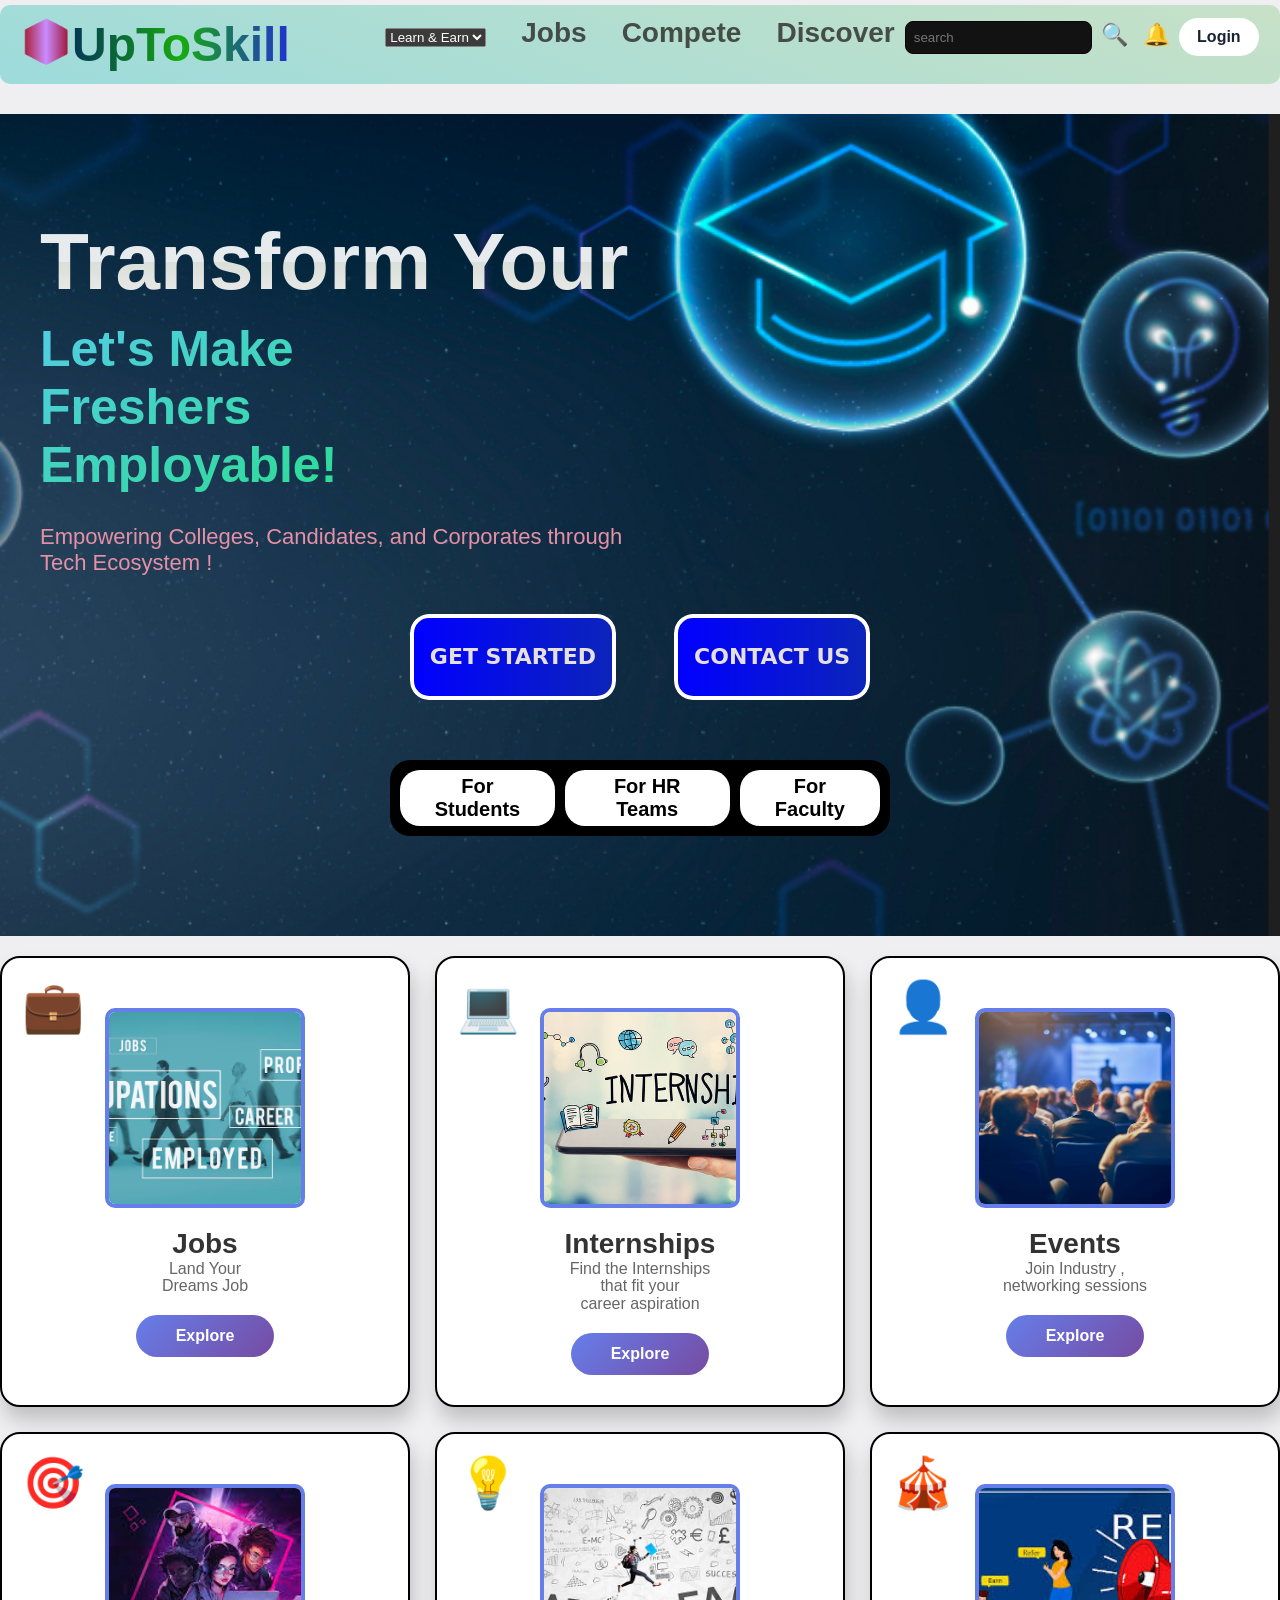
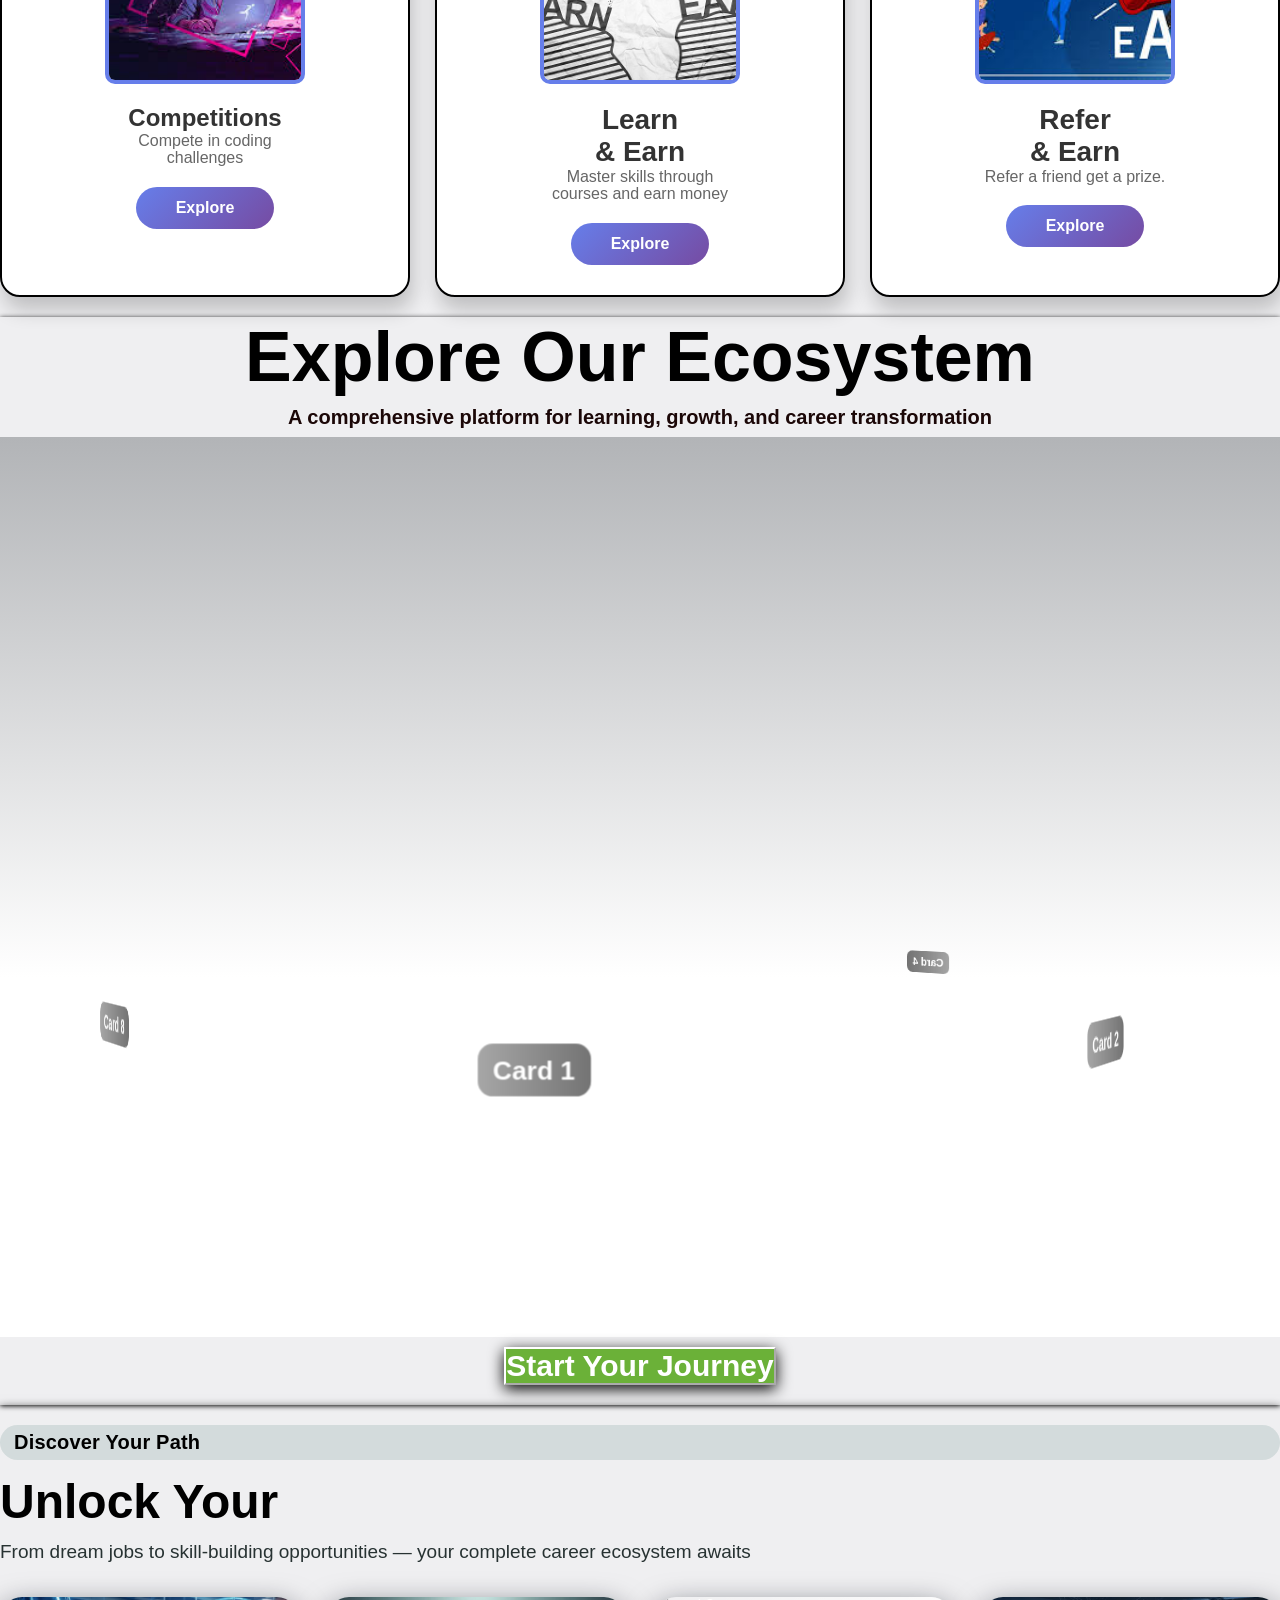
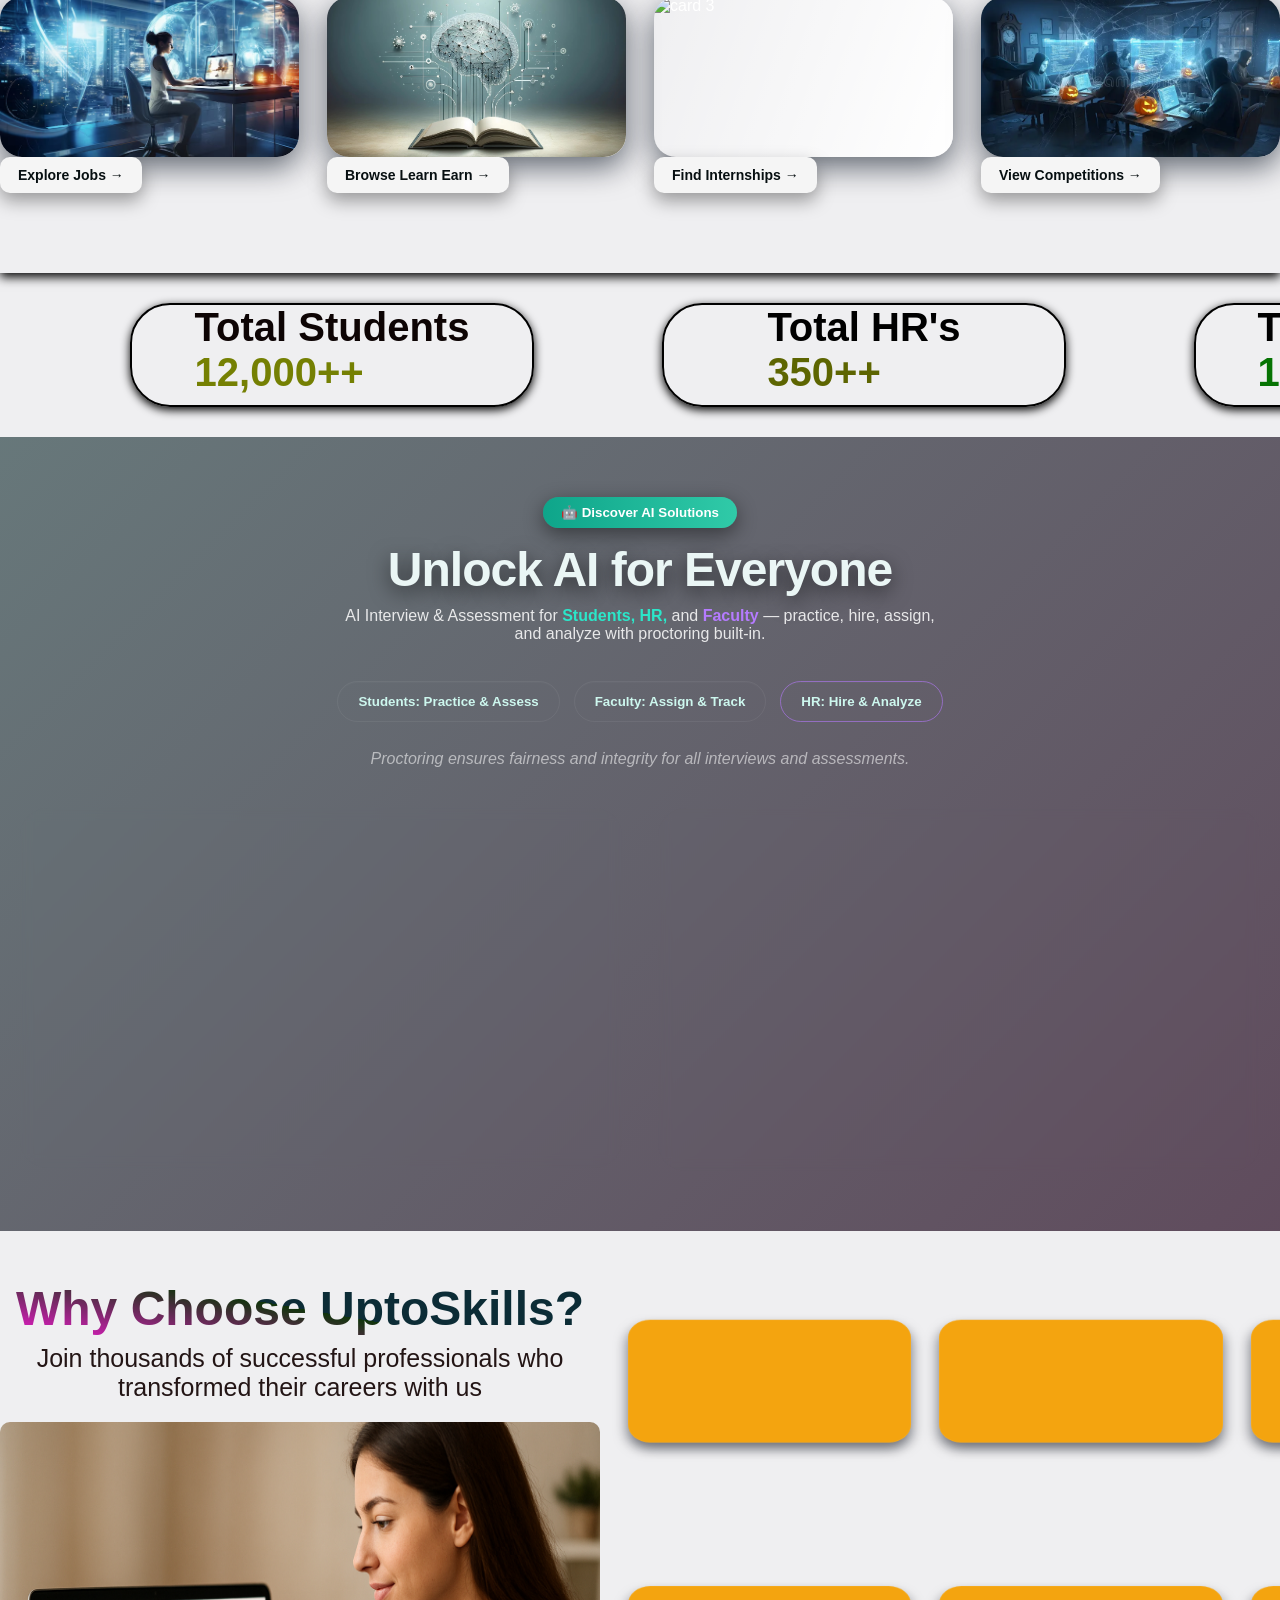
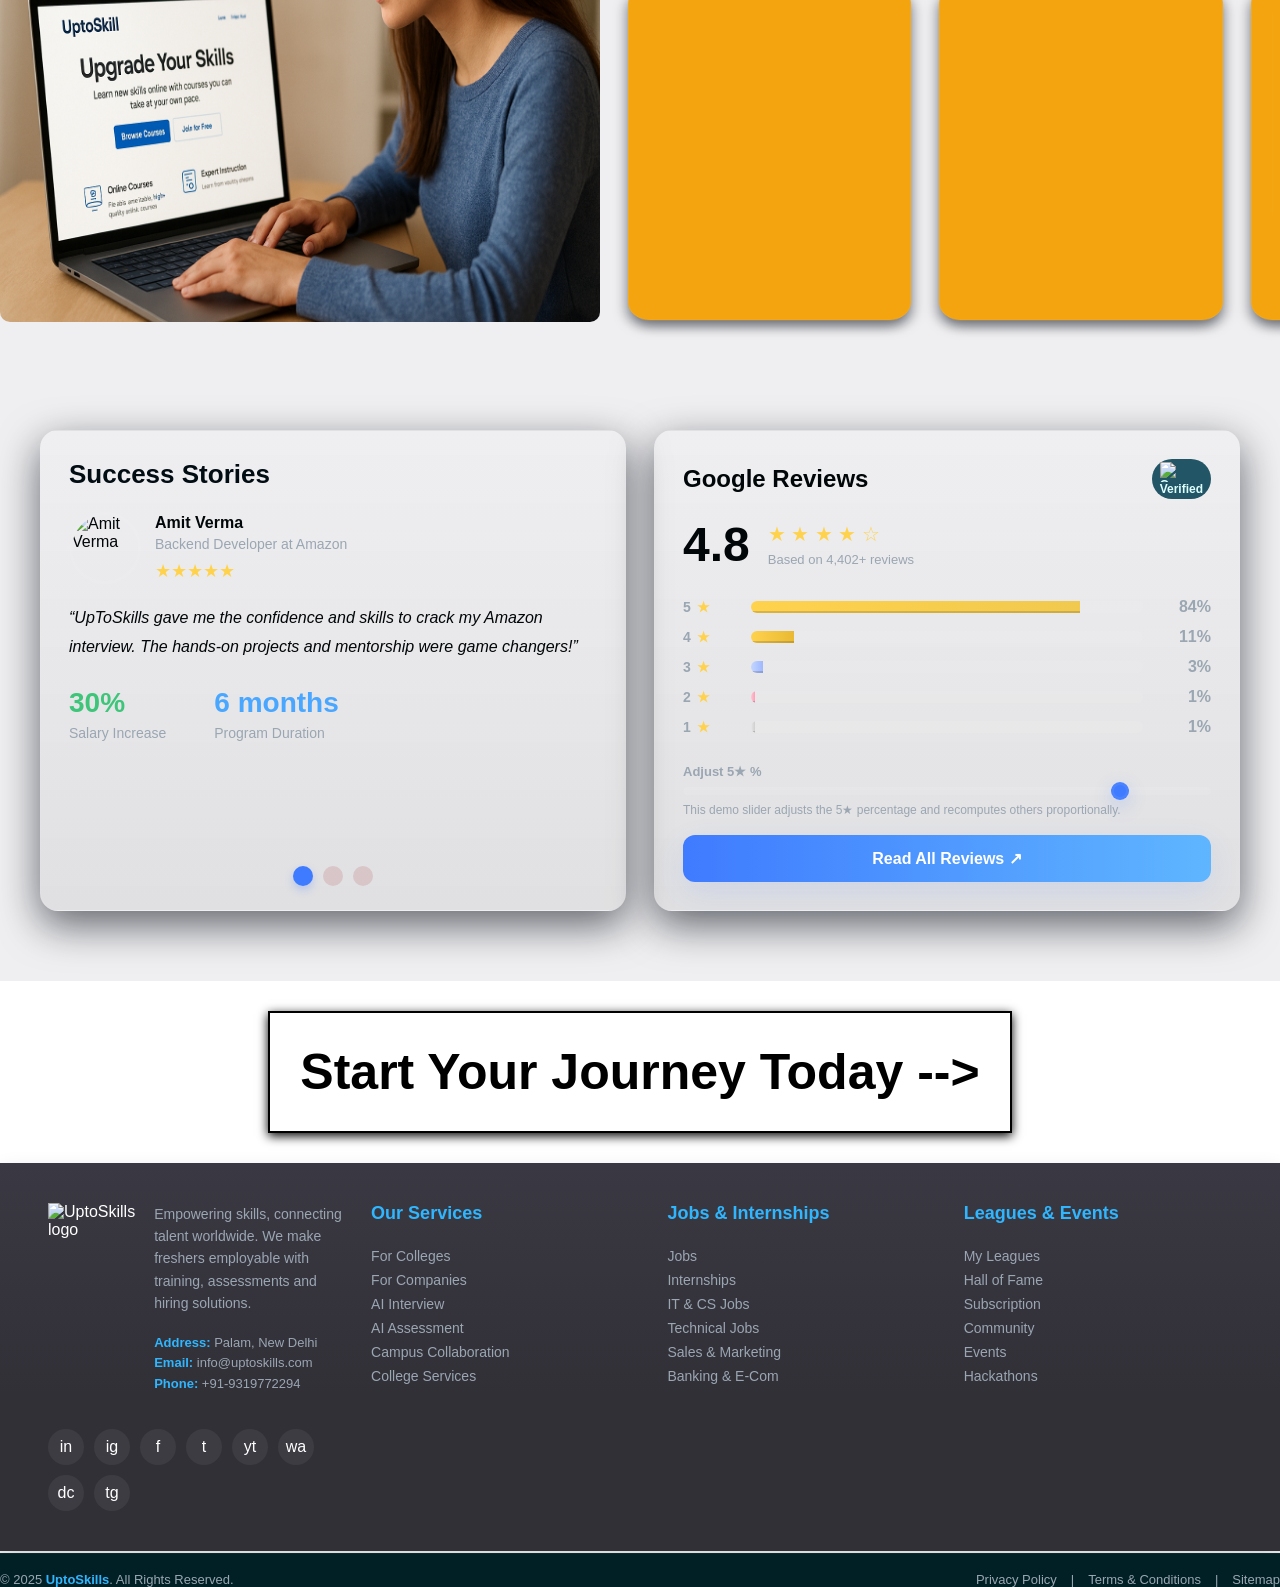
==== commit a21e4a44: "fin" ====
--- a/index.html
+++ b/index.html
@@ -62,6 +62,8 @@
                     <button class="btn-55">Contact US</button>
                     </div>
                 </div>
+
+                
                 <div class="box">
                     <button class="for_student">
                  For Students
--- a/main.css
+++ b/main.css
@@ -198,7 +198,7 @@
     z-index: 100000;
   }
   .logo-text {
-    font-size: 32px;
+    font-size: 24px;
   }
 
   .nav-links a {
@@ -311,7 +311,7 @@
 
 
 .started p{
-    font-size: 25px;
+    font-size: 22px;
     color: #e490a5;
  
 }
@@ -381,10 +381,12 @@
 .btn-55:hover{
   box-shadow: 0 4px 10px white;
 }
+
+
 .box {
     background: black;
     border-radius: 20px;
-    padding: 20px;
+    padding: 10px;
     max-width: 500px;
     justify-content: center;
     align-items: center;
@@ -394,14 +396,16 @@
     position: relative;/* push box below hero content naturally */
     transition: all 2s ease;
 }
-button{
-    padding: 20px;
+.box button{
+    padding: 5px 20px;
     border-radius: 20px;
     border-style: none;
     font-weight: 700;
     font-size: 20px;
     transition: transform 0.2s;
     cursor: pointer;
+    background-color: white;
+    color: #000;
 }
 .for_student:hover {
     background:white;
@@ -437,6 +441,15 @@
     object-fit: cover;
     opacity: 0.9;
     border-radius: 20px;
+}
+@media (max-width: 767px) {
+ .box button{
+  padding: 5px;
+ }
+  .btn-55{
+    padding: 1px;
+  }
+
 }
 
 
@@ -592,7 +605,7 @@
 
 
 .container2 {
-  margin-top: 0px;
+  margin-top: 20px;
   text-align: center;
   box-shadow: 0 1px 5px black;
 }
@@ -607,8 +620,6 @@
     --card-border-radius: 12px;
   }
 
-  *{box-sizing: border-box;margin:0;padding:0;font-family: Inter, system-ui, sans-serif;}
-
   /* container */
   .wrapper {
     width:100%;
@@ -616,7 +627,7 @@
     display:flex;
     align-items:center;
     justify-content:center;
-    background: linear-gradient(180deg,#0b1020 0%, #071022 60%);
+    background: linear-gradient(180deg,#b2b4b7 0%,white 60%);
     padding:10px;
     overflow:hidden;
   }
@@ -733,6 +744,8 @@
   box-shadow: 0 5px 10px rgb(179, 1, 25);
 }
 
+
+
 .container3{
   width: 100%;
   
@@ -874,9 +887,8 @@
  box-sizing:content-box;
  color: #02090b;
  margin-left: 100px;
- background:white;
  transition: all 0.3s ease-in; 
- border: 4px solid black;
+ border: 2px solid black;
  box-shadow: 0 3px 10px black;
 
 }
@@ -1182,7 +1194,7 @@
   --accent: #69f0c1;
   --accent2: #b57bff;
   --card-blue: rgba(16,42,97,0.95);
-  --card-purple: rgba(88,27,73,0.92);
+  --card-purple: rgba(27, 55, 88, 0.92);
   --glass: rgba(255,255,255,0.03);
   --muted: rgba(255,255,255,0.65);
   --radius: 22px;
@@ -1286,8 +1298,8 @@
   border: 1px solid rgba(77,111,185,0.12);
 }
 .cardai.right{
-  background: linear-gradient(180deg, rgba(94,30,93,0.95), rgba(50,13,43,0.9));
-  border: 1px solid rgba(174,88,172,0.12);
+  background:linear-gradient(180deg, rgba(18,57,112,0.95), rgba(11,32,75,0.9));
+  border: 1px solid rgba(77,111,185,0.12) ;
 }
 
 /* card header */
@@ -1595,7 +1607,9 @@
    ====================== */
 @media (max-width: 880px) {
   .wrap { grid-template-columns: 1fr; width: 100%; }
-  .card7 { min-height: unset; padding: 20px; border-radius: 14px; }
+  .card7 { min-height: unset; padding: 20px; border-radius: 14px; 
+    margin:0 -25px ;
+  }
   .rating-area { flex-direction: column; align-items:flex-start; gap:8px; }
   .big-score { font-size:36px; }
   .kpis { gap:22px; flex-wrap:wrap; }
@@ -1819,14 +1833,11 @@
   .pill-c3{
     margin-left: 150px;
   }
-    
-  .card5{
-    background: #ace4e1;
-    margin-top: 0px;
-  }
+  
   /* STATS GRID (container6) */
   .choose{
-    width: 100%;
+    width: 90%;
+    margin: 0 10px;
   }
   .grid6 {
     grid-template-columns: 1fr;
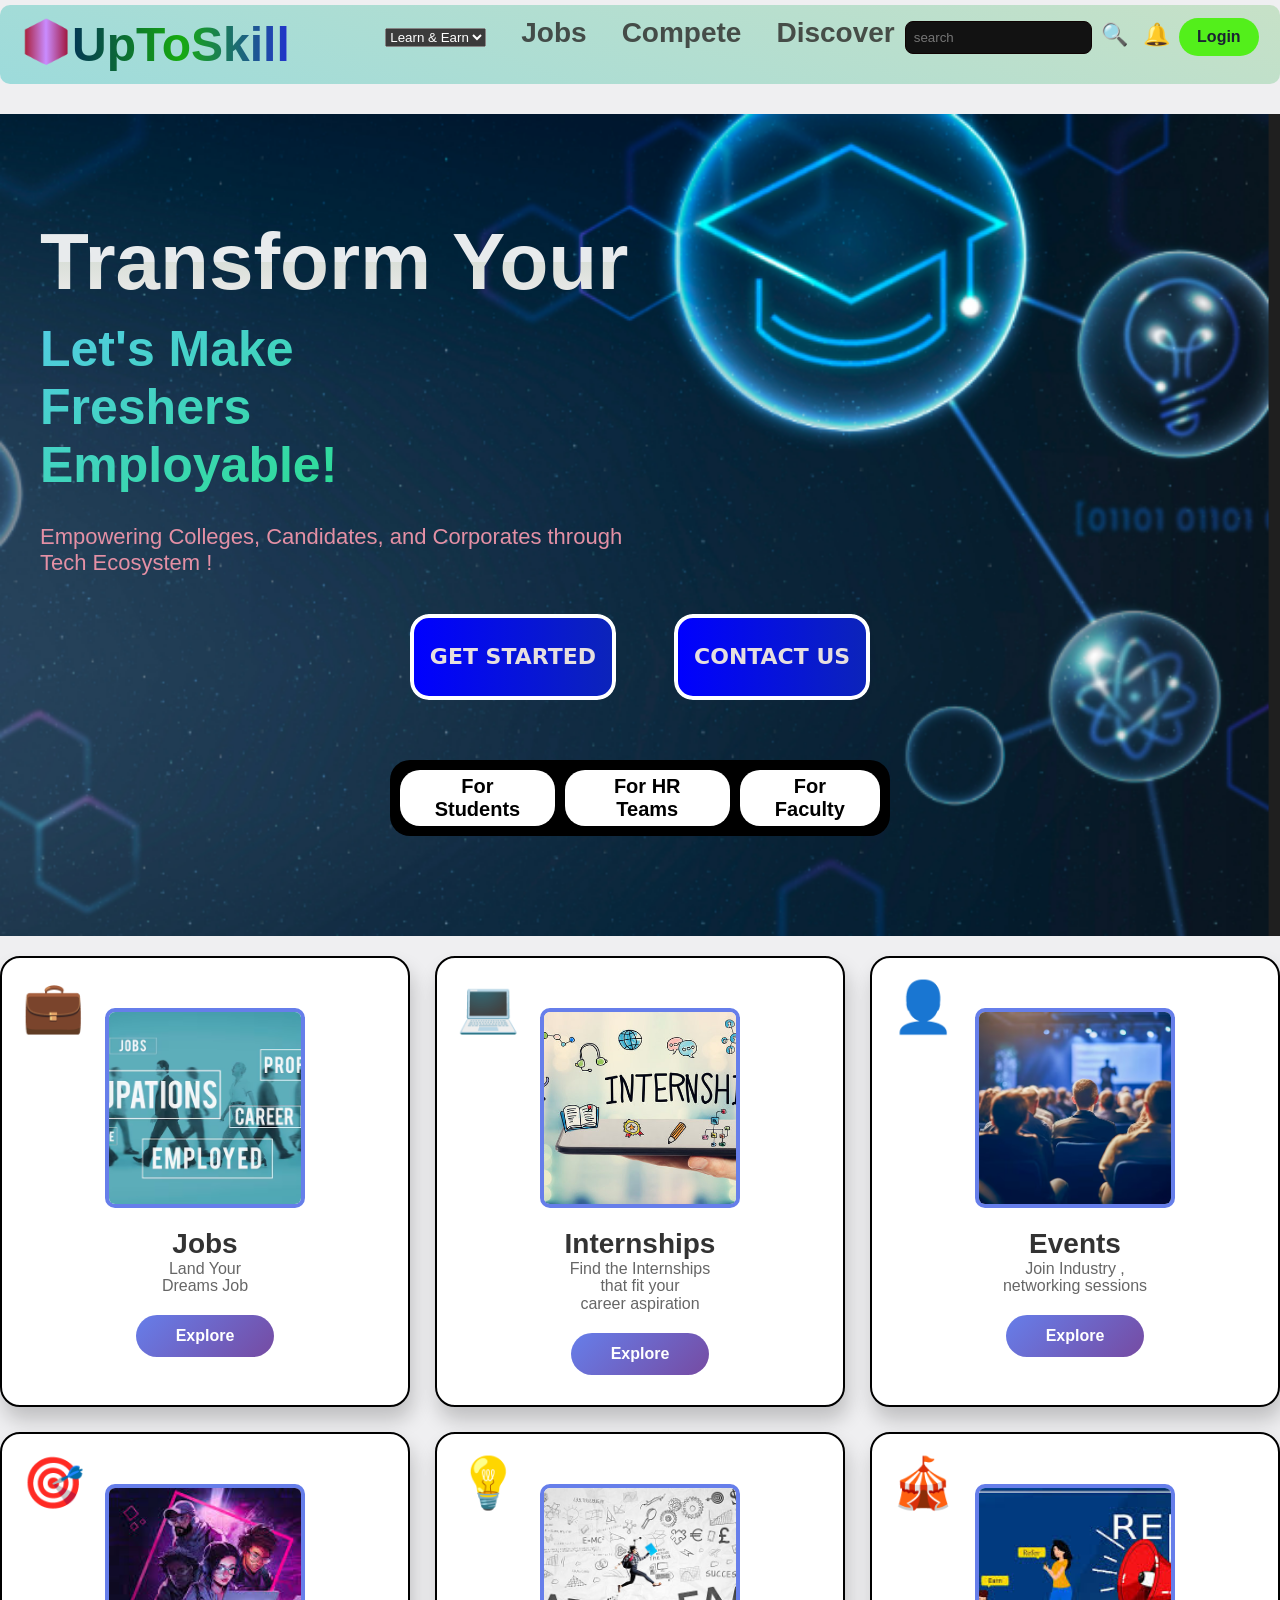
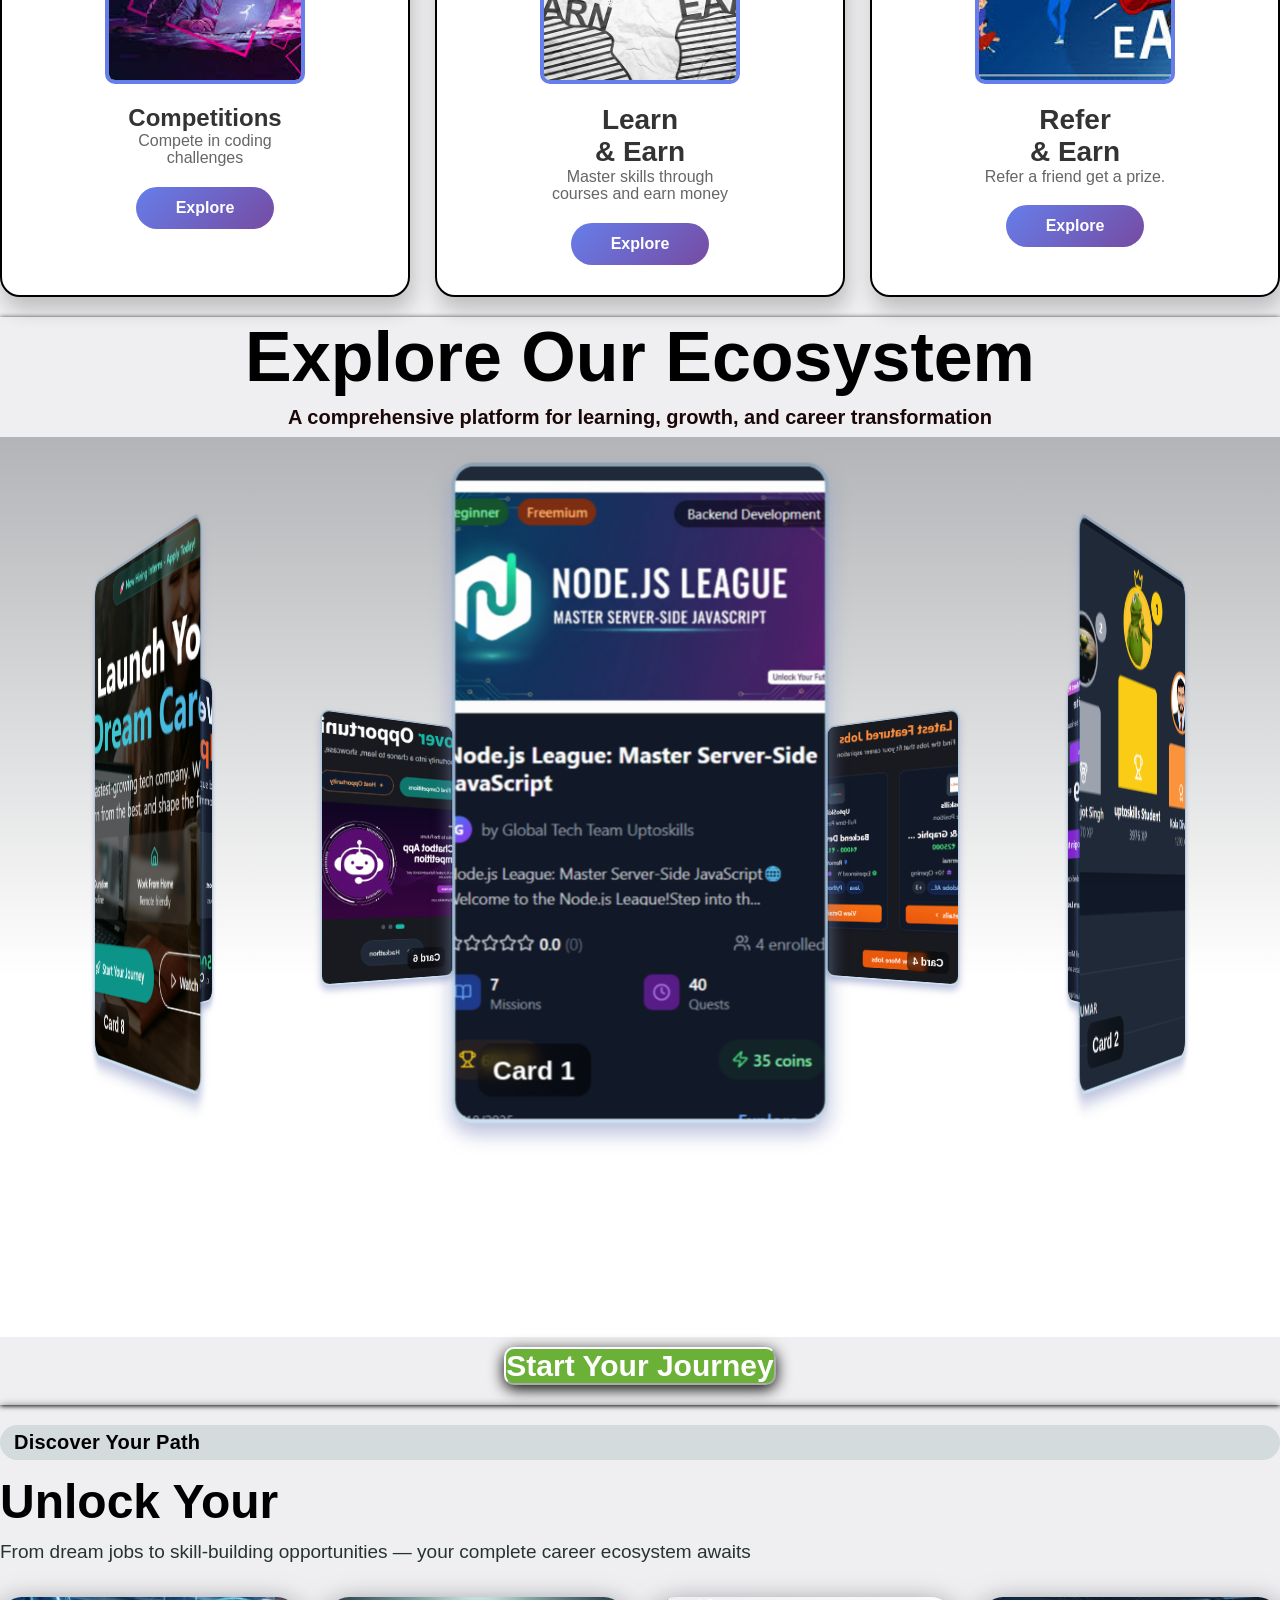
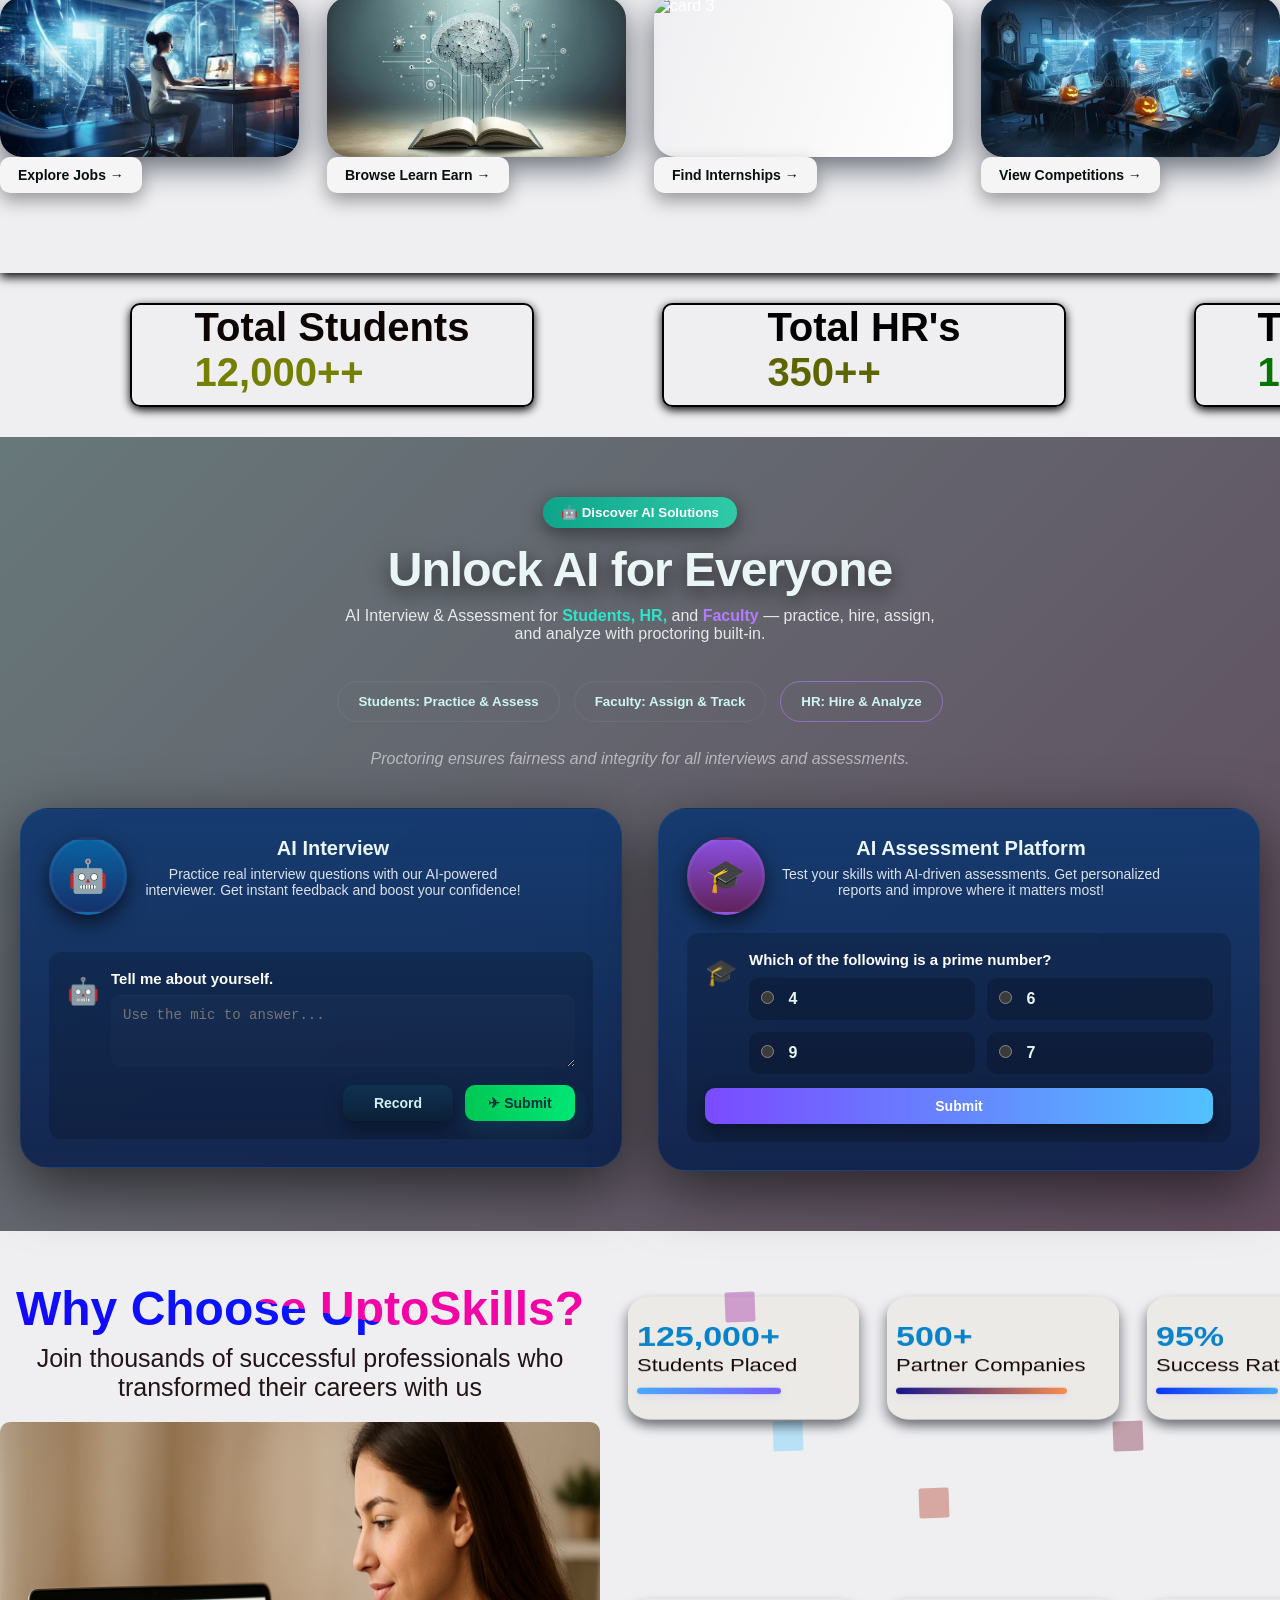
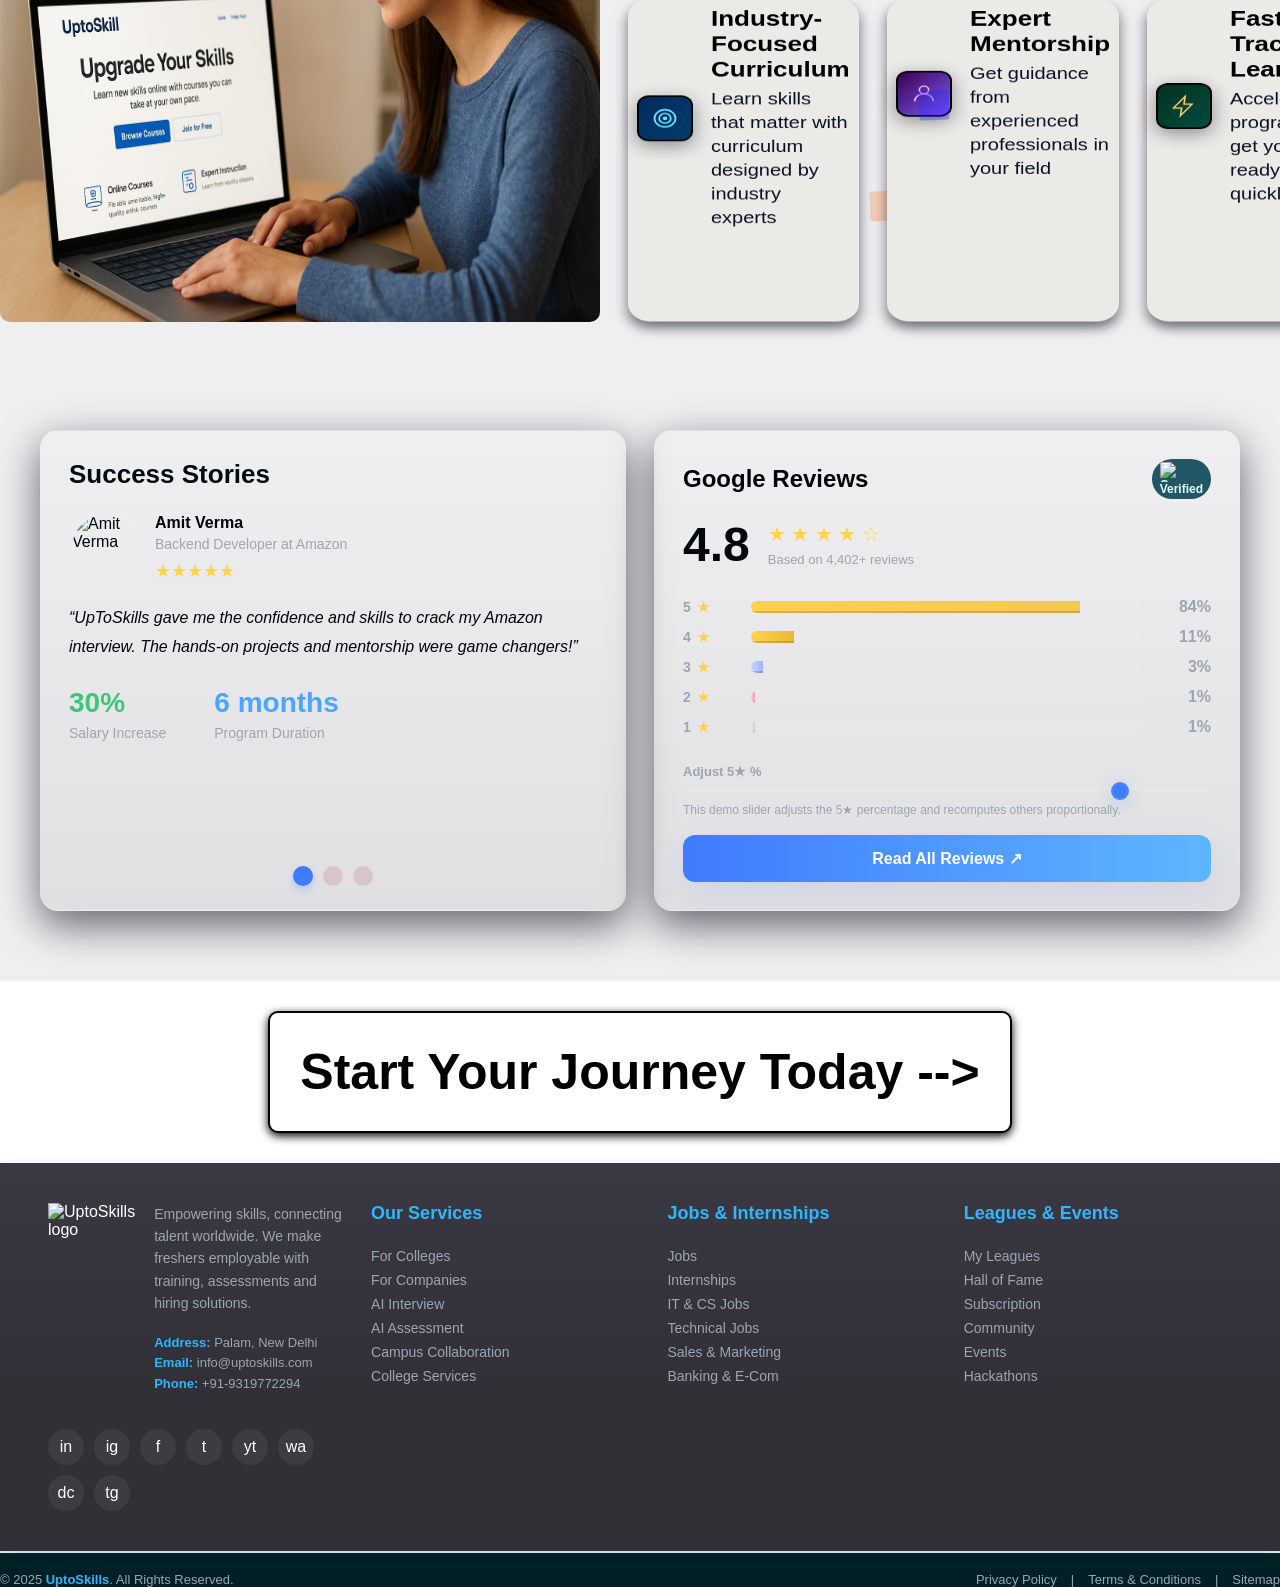
==== commit b05a9895: "kk" ====
--- a/index.html
+++ b/index.html
@@ -63,7 +63,7 @@
                     </div>
                 </div>
 
-                
+
                 <div class="box">
                     <button class="for_student">
                  For Students
@@ -416,7 +416,7 @@
           </div>
         </div>
       </div>
-
+      
       <div class="card-3d tilt-c stat-card">
         <div class="card-inner">
           <div class="card-head">
--- a/main.css
+++ b/main.css
@@ -132,7 +132,7 @@
 }
 
 .btn-primary {
-  background: white;
+  background: rgb(83, 239, 27);
   color: #1a2332;
   border: none;
   padding: 10px 18px;
@@ -448,6 +448,7 @@
  }
   .btn-55{
     padding: 1px;
+    font-size: 18px;
   }
 
 }
@@ -736,6 +737,7 @@
   background: #6bb138;
   color: white;
   font-size: 30px;
+  border-radius: 10px;
   font-weight: 700;
   box-shadow: 0 4px 15px black;
   transition: all 1s ease-in-out;
@@ -881,7 +883,7 @@
   flex-direction:column;
   align-items: center;
   gap:10px;
-  border-radius: 40px;
+  border-radius: 10px;
   height: 100px;
   width: 400px;
  box-sizing:content-box;
@@ -930,7 +932,7 @@
 
   }
   .c6{
-     background: linear-gradient(190deg,#0c2c36 50%, #10340b 10%, #f41ad4 100%);
+     background: linear-gradient(190deg,rgb(242, 4, 167)  50%, #0916ff 10%, #1803f7 100%);
     background-clip: text;
     -webkit-text-fill-color: transparent;
 
@@ -947,21 +949,20 @@
     border-radius: 10px;
   }
   .grid6 {
-    margin-top: 20px;
     display:grid;
     grid-template-columns: repeat(4, 1fr);
     gap:28px;
      /* increase to make tilt appear deeper */
     transform-style: preserve-3d;
-    margin-top:28px;
+    margin-top:5px;
     
   }
   .card-3d {
     position:relative;
-    background: rgb(244, 164, 15);
+    background: rgb(236, 234, 231);
     border-radius: var(--radius);
     border: 1px solid var(--card-border);
-    padding:20px;
+    padding:4px;
     min-height:150px;
     overflow:visible;
     /* This keeps children in 3d space */
@@ -1017,7 +1018,7 @@
   .feature {
     display:flex;
     gap:18px;
-    align-items:flex-start;
+    align-items:center;
   }
   .icon-wrap{
     min-width:56px;
@@ -1027,7 +1028,7 @@
     align-items:center;
     justify-content:center;
     background: linear-gradient(135deg, rgba(255,255,255,0.02), rgba(255,255,255,0.01));
-    border: 1px solid rgba(255,255,255,0.03);
+    border: 2px solid black;
     box-shadow: 0 6px 20px rgba(2,10,30,0.4);
     transform: translateZ(4px); 
   }
@@ -1037,6 +1038,7 @@
     margin:0;
     font-size:26px;
     font-weight:700;
+    color: #000;
   }
   .feature p{
     margin:6px 0 0;
@@ -1046,9 +1048,10 @@
   }
   .card-inner {
     border-radius: 12px;
-    padding:13px;
+    padding:3px;
     border: 1px solid rgba(255,255,255,0.02);
-    transform: translateZ(28px); 
+    transform: translateZ(28px);
+    flex-direction: row; 
   }
 
   
@@ -1634,7 +1637,7 @@
 margin: 30px;
 border: 2px solid black;
 box-shadow: 0 3px 10px black;
-
+border-radius: 10px;
 font-weight: 800;
 }
 
@@ -1837,27 +1840,46 @@
   /* STATS GRID (container6) */
   .choose{
     width: 90%;
-    margin: 0 10px;
+    margin: 0 10px 0 10px;
   }
   .grid6 {
-    grid-template-columns: 1fr;
-    gap: 20px;
+    grid-template-columns: 1fr 1fr;
+    gap: 10px;
   }
 
   .card-3d {
     transform: none !important;
-    min-height: 100px;
+    
+  }
+  .stat-card{
+    box-sizing: content-box;
+  }
+  .stat{
+    font-size: 22px;
+  }
+  .stat-sub{
+    font-size: 18px;
+    padding: 0;
   }
   .hero-sub-c3{
-    margin-bottom: 30px;
+    margin-bottom: 20px;
   }
  .pill-c3{
-    margin-top: 30px;
+    margin-top: 20px;
   }
   .hero-title-c3{
     margin: 20px;
   }
-
+  .feature h3{
+    font-size: 22px;
+  }
+  .feature p{
+    font-size: 16px;
+  }
+  .icon-wrap{
+    display: none;
+    margin: 0;
+  }
   /* CONTAINER 5 FOOTER */
   .cards5 {
     grid-template-columns: 1fr;
